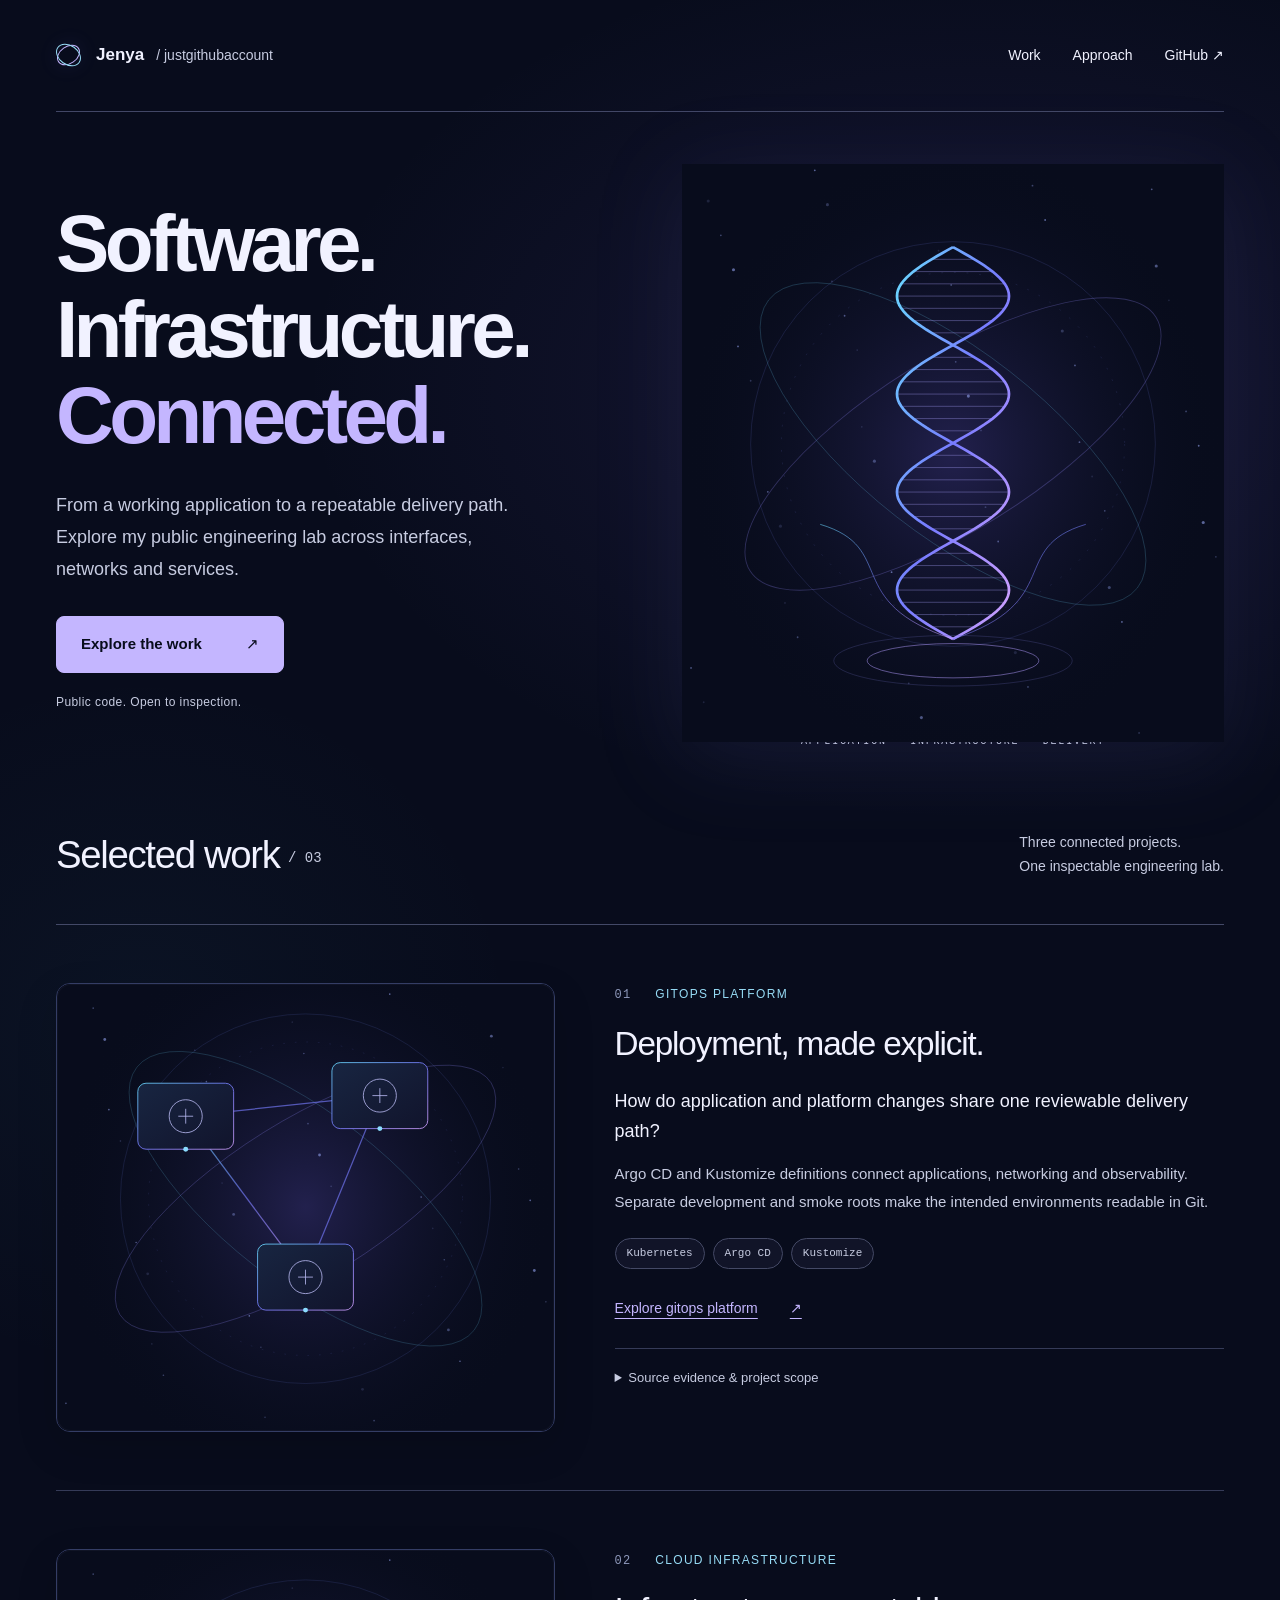
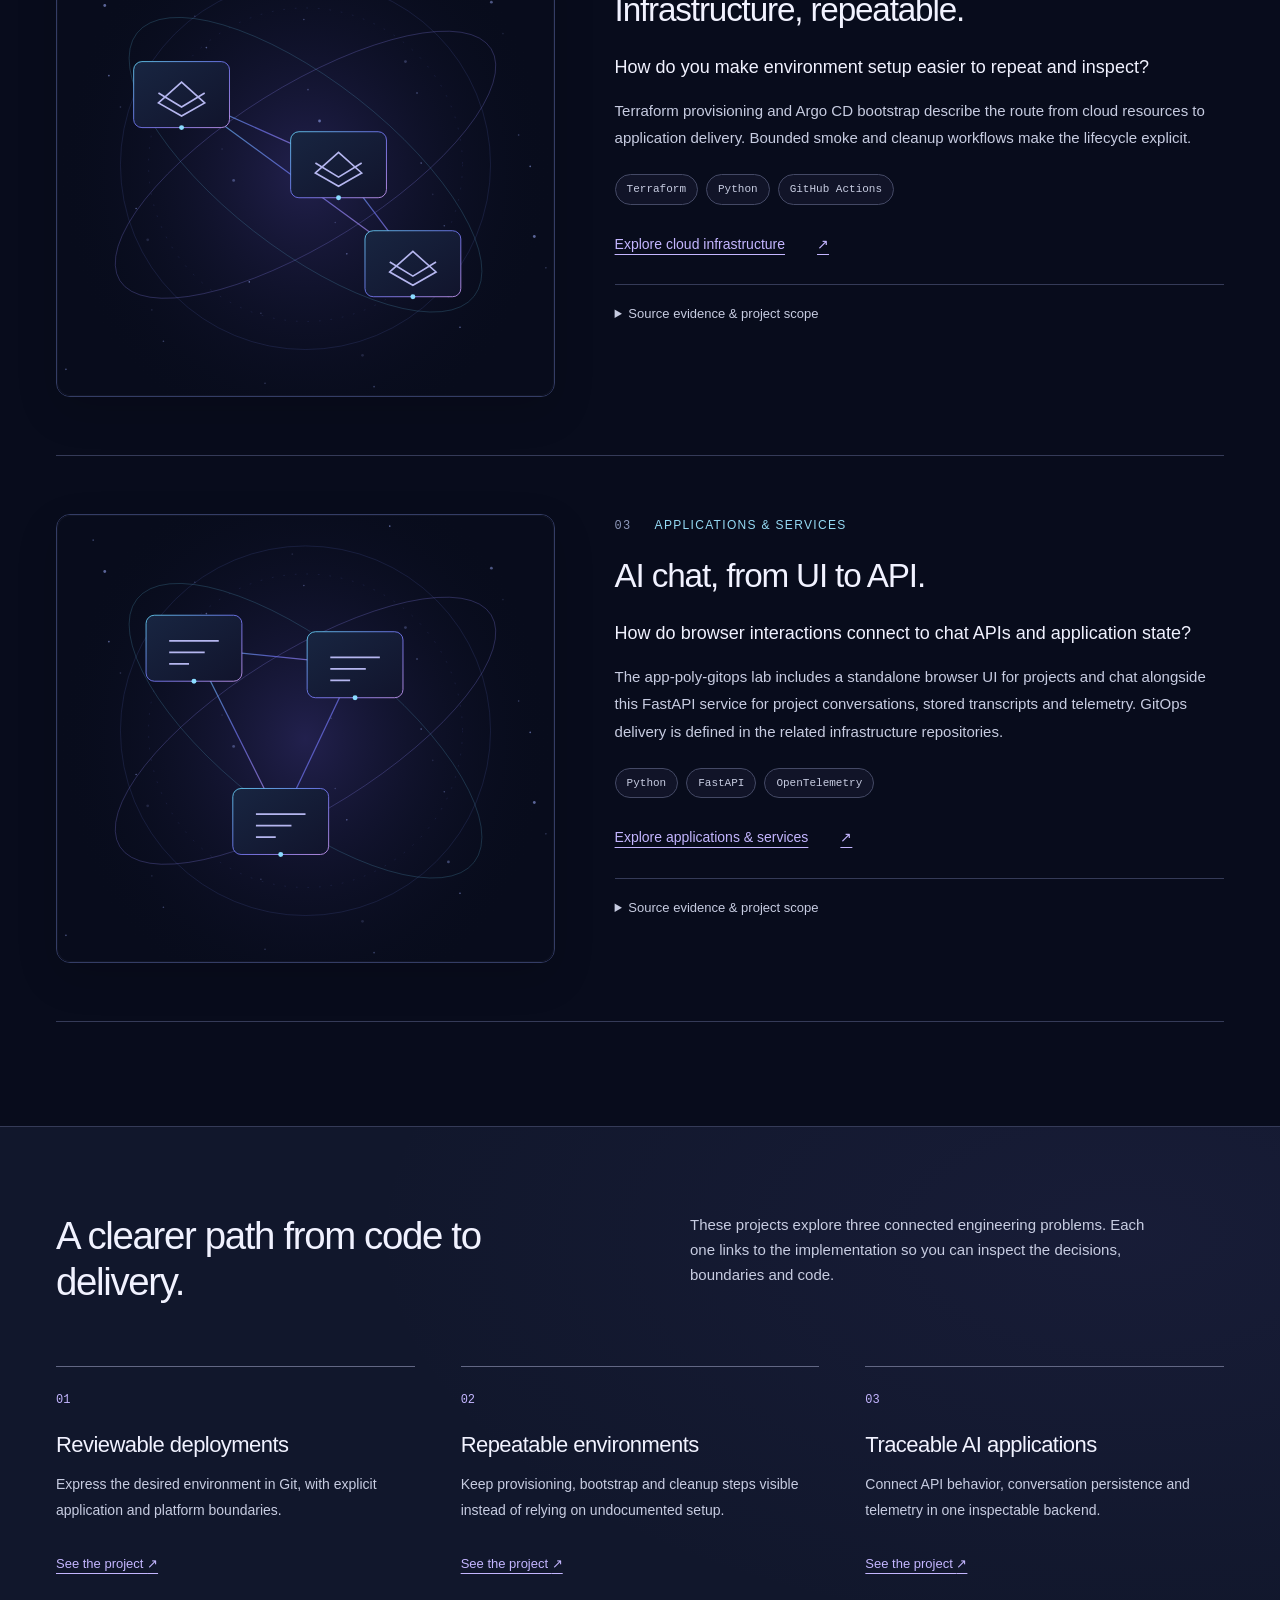
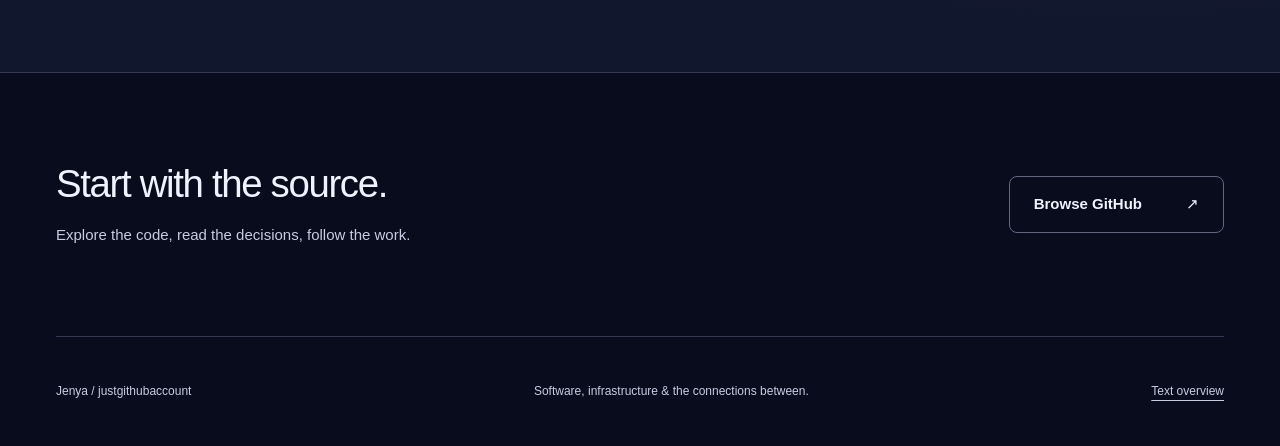
==== site/index.html @ 2894d685 "copy: represent chat application from browser UI to API" ====
<!doctype html>
<html lang="en">
<head>
  <meta charset="utf-8"/>
  <meta name="viewport" content="width=device-width, initial-scale=1"/>
  <title>Software. Infrastructure. Connected. — Jenya</title>
  <meta name="description" content="From a working application to a repeatable delivery path. Explore my public engineering lab across interfaces, networks and services."/>
  <meta name="robots" content="index, follow"/>
  <meta name="color-scheme" content="dark"/>
  <meta name="theme-color" content="#080c1c"/>
  <link rel="canonical" href="https://justgithubaccount.github.io/"/>
  <link rel="icon" href="assets/favicon.svg" type="image/svg+xml"/>
  <link rel="stylesheet" href="styles.css"/>
  <meta property="og:type" content="website"/>
  <meta property="og:title" content="Software. Infrastructure. Connected. — Jenya"/>
  <meta property="og:description" content="From a working application to a repeatable delivery path. Explore my public engineering lab across interfaces, networks and services."/>
  <meta property="og:url" content="https://justgithubaccount.github.io/"/>
  <script type="application/ld+json">{"@context":"https://schema.org","@graph":[{"@type":"Person","@id":"https://justgithubaccount.github.io/#author","name":"Jenya","alternateName":"justgithubaccount","sameAs":["https://github.com/justgithubaccount"]},{"@type":"CollectionPage","@id":"https://justgithubaccount.github.io/","name":"Software. Infrastructure. Connected.","description":"From a working application to a repeatable delivery path. Explore my public engineering lab across interfaces, networks and services.","author":{"@id":"https://justgithubaccount.github.io/#author"},"inLanguage":"en","hasPart":[{"@type":"SoftwareSourceCode","name":"GitOps platform","description":"Argo CD and Kustomize definitions connect applications, networking and observability. Separate development and smoke roots make the intended environments readable in Git.","codeRepository":"https://github.com/justgithubaccount/app-poly-gitops-k8s","version":"8f4f31226fd591ad027750fd65e66385db58cb55","url":"https://github.com/justgithubaccount/app-poly-gitops-k8s/blob/8f4f31226fd591ad027750fd65e66385db58cb55/README.md"},{"@type":"SoftwareSourceCode","name":"Cloud infrastructure","description":"Terraform provisioning and Argo CD bootstrap describe the route from cloud resources to application delivery. Bounded smoke and cleanup workflows make the lifecycle explicit.","codeRepository":"https://github.com/justgithubaccount/app-poly-gitops-infra","version":"cb7c88f84e9f796e4725fc0a218fe68e3785a72e","url":"https://github.com/justgithubaccount/app-poly-gitops-infra/blob/cb7c88f84e9f796e4725fc0a218fe68e3785a72e/README.md"},{"@type":"SoftwareSourceCode","name":"Applications & services","description":"The app-poly-gitops lab includes a standalone browser UI for projects and chat alongside this FastAPI service for project conversations, stored transcripts and telemetry. GitOps delivery is defined in the related infrastructure repositories.","codeRepository":"https://github.com/justgithubaccount/app-poly-gitops-fastapi","version":"899ba6434745390c44c6965a0ebe48f3515a7170","url":"https://github.com/justgithubaccount/app-poly-gitops-fastapi/blob/899ba6434745390c44c6965a0ebe48f3515a7170/README.md"}]}]}</script>
</head>
<body>
  <a class="skip-link" href="#main">Skip to content</a>
  <header class="header wrap">
    <a class="identity" href="#main" aria-label="Jenya — back to top"><span class="identity-orbit" aria-hidden="true"></span>Jenya<span class="identity-handle"> / justgithubaccount</span></a>
    <nav aria-label="Main navigation"><a href="#work">Work</a><a href="#approach">Approach</a><a href="https://github.com/justgithubaccount">GitHub <span aria-hidden="true">↗</span></a></nav>
  </header>
  <main id="main">
    <section class="hero wrap" aria-labelledby="hero-title">
      <div class="hero-copy"><h1 id="hero-title">Software.<br/>Infrastructure.<br/><span>Connected.</span></h1>
      <p class="hero-intro">From a working application to a repeatable delivery path. Explore my public engineering lab across interfaces, networks and services.</p>
      <a class="button" href="#work">Explore the work <span aria-hidden="true">↗</span></a>
      <p class="hero-note">Public code. Open to inspection.</p></div>
      <div class="hero-visual"><img src="assets/orbital.svg" alt="Original blue and violet orbital artwork with two interwoven strands." width="600" height="640" fetchpriority="high"/><span class="visual-caption" aria-hidden="true">APPLICATION · INFRASTRUCTURE · DELIVERY</span></div>
    </section>
    <section class="work wrap" id="work" aria-labelledby="work-title">
      <div class="section-heading"><h2 id="work-title">Selected work<span class="count"> / 03</span></h2><p>Three connected projects.<br/>One inspectable engineering lab.</p></div>
      <article class="project" id="k8s">
<div class="project-art"><img src="assets/art-k8s.svg" alt="" width="600" height="640" loading="lazy"/></div>
<div class="project-copy"><p class="project-category"><span>01</span> GitOps platform</p>
<h3>Deployment, made explicit.</h3><p class="question">How do application and platform changes share one reviewable delivery path?</p><p>Argo CD and Kustomize definitions connect applications, networking and observability. Separate development and smoke roots make the intended environments readable in Git.</p>
<ul class="tags" aria-label="Technologies"><li>Kubernetes</li><li>Argo CD</li><li>Kustomize</li></ul>
<a class="text-link" href="https://github.com/justgithubaccount/app-poly-gitops-k8s">Explore gitops platform <span aria-hidden="true">↗</span></a>
<details><summary>Source evidence &amp; project scope</summary><p>Desired-state definitions in an engineering lab; no running cluster is implied.</p><p>Public source snapshot: <code>8f4f31226fd5</code></p><ul class="evidence"><li><a href="https://github.com/justgithubaccount/app-poly-gitops-k8s/blob/8f4f31226fd591ad027750fd65e66385db58cb55/README.md">README.md</a></li><li><a href="https://github.com/justgithubaccount/app-poly-gitops-k8s/blob/8f4f31226fd591ad027750fd65e66385db58cb55/clusters/dev/kustomization.yaml">clusters/dev/kustomization.yaml</a></li><li><a href="https://github.com/justgithubaccount/app-poly-gitops-k8s/blob/8f4f31226fd591ad027750fd65e66385db58cb55/clusters/smoke/kustomization.yaml">clusters/smoke/kustomization.yaml</a></li></ul></details></div>
</article>
<article class="project" id="infra">
<div class="project-art"><img src="assets/art-infra.svg" alt="" width="600" height="640" loading="lazy"/></div>
<div class="project-copy"><p class="project-category"><span>02</span> Cloud infrastructure</p>
<h3>Infrastructure, repeatable.</h3><p class="question">How do you make environment setup easier to repeat and inspect?</p><p>Terraform provisioning and Argo CD bootstrap describe the route from cloud resources to application delivery. Bounded smoke and cleanup workflows make the lifecycle explicit.</p>
<ul class="tags" aria-label="Technologies"><li>Terraform</li><li>Python</li><li>GitHub Actions</li></ul>
<a class="text-link" href="https://github.com/justgithubaccount/app-poly-gitops-infra">Explore cloud infrastructure <span aria-hidden="true">↗</span></a>
<details><summary>Source evidence &amp; project scope</summary><p>Provisioning code and workflows; no currently running environment or billing guarantee is claimed.</p><p>Public source snapshot: <code>cb7c88f84e9f</code></p><ul class="evidence"><li><a href="https://github.com/justgithubaccount/app-poly-gitops-infra/blob/cb7c88f84e9f796e4725fc0a218fe68e3785a72e/README.md">README.md</a></li><li><a href="https://github.com/justgithubaccount/app-poly-gitops-infra/blob/cb7c88f84e9f796e4725fc0a218fe68e3785a72e/terraform/timeweb/main.tf">terraform/timeweb/main.tf</a></li><li><a href="https://github.com/justgithubaccount/app-poly-gitops-infra/blob/cb7c88f84e9f796e4725fc0a218fe68e3785a72e/.github/workflows/timeweb-smoke.yaml">.github/workflows/timeweb-smoke.yaml</a></li></ul></details></div>
</article>
<article class="project" id="fastapi">
<div class="project-art"><img src="assets/art-fastapi.svg" alt="" width="600" height="640" loading="lazy"/></div>
<div class="project-copy"><p class="project-category"><span>03</span> Applications &amp; services</p>
<h3>AI chat, from UI to API.</h3><p class="question">How do browser interactions connect to chat APIs and application state?</p><p>The app-poly-gitops lab includes a standalone browser UI for projects and chat alongside this FastAPI service for project conversations, stored transcripts and telemetry. GitOps delivery is defined in the related infrastructure repositories.</p>
<ul class="tags" aria-label="Technologies"><li>Python</li><li>FastAPI</li><li>OpenTelemetry</li></ul>
<a class="text-link" href="https://github.com/justgithubaccount/app-poly-gitops-fastapi">Explore applications &amp; services <span aria-hidden="true">↗</span></a>
<details><summary>Source evidence &amp; project scope</summary><p>Application code in an engineering lab; no hosted commercial service or customer results are claimed.</p><p>Public source snapshot: <code>899ba6434745</code></p><ul class="evidence"><li><a href="https://github.com/justgithubaccount/app-poly-gitops-fastapi/blob/899ba6434745390c44c6965a0ebe48f3515a7170/README.md">README.md</a></li><li><a href="https://github.com/justgithubaccount/app-poly-gitops-fastapi/blob/899ba6434745390c44c6965a0ebe48f3515a7170/app/api.py">app/api.py</a></li><li><a href="https://github.com/justgithubaccount/app-poly-gitops-fastapi/blob/899ba6434745390c44c6965a0ebe48f3515a7170/app/core/llm_client.py">app/core/llm_client.py</a></li></ul></details></div>
</article>
    </section>
    <section class="approach" id="approach" aria-labelledby="approach-title"><div class="wrap">
      <div class="approach-intro"><h2 id="approach-title">A clearer path from code to delivery.</h2><p>These projects explore three connected engineering problems. Each one links to the implementation so you can inspect the decisions, boundaries and code.</p></div>
      <ol class="focus-list"><li><span class="focus-number">01</span><h3>Reviewable deployments</h3><p>Express the desired environment in Git, with explicit application and platform boundaries.</p><a href="#k8s">See the project <span aria-hidden="true">↗</span></a></li><li><span class="focus-number">02</span><h3>Repeatable environments</h3><p>Keep provisioning, bootstrap and cleanup steps visible instead of relying on undocumented setup.</p><a href="#infra">See the project <span aria-hidden="true">↗</span></a></li><li><span class="focus-number">03</span><h3>Traceable AI applications</h3><p>Connect API behavior, conversation persistence and telemetry in one inspectable backend.</p><a href="#fastapi">See the project <span aria-hidden="true">↗</span></a></li></ol>
    </div></section>
    <section class="closing wrap" aria-labelledby="closing-title"><div><h2 id="closing-title">Start with the source.</h2><p>Explore the code, read the decisions, follow the work.</p></div><a class="button button-outline" href="https://github.com/justgithubaccount">Browse GitHub <span aria-hidden="true">↗</span></a></section>
  </main>
  <footer class="footer wrap"><p>Jenya / justgithubaccount</p><p>Software, infrastructure &amp; the connections between.</p><a href="llms.txt">Text overview</a></footer>
</body>
</html>
---- site/styles.css ----
:root{color-scheme:dark;--bg:#080c1c;--fg:#f1f2ff;--muted:#bdc3df;--accent:#c4b6ff;--cyan:#96dbf5;--line:#32384f;--surface:#10162a;font-family:Arial,Helvetica,sans-serif;font-synthesis:none;font-size:16px;scroll-behavior:smooth}
*{box-sizing:border-box}body{margin:0;background:var(--bg);color:var(--fg);line-height:1.65}a{color:inherit;text-decoration-thickness:1px;text-underline-offset:5px}a:hover{color:var(--cyan)}a:focus-visible,summary:focus-visible{outline:3px solid var(--cyan);outline-offset:6px;border-radius:2px}img{display:block;max-width:100%;height:auto}p,h1,h2,h3{margin:0}p{color:var(--muted)}.wrap{width:min(1248px,calc(100% - 112px));margin-inline:auto}.skip-link{position:absolute;left:20px;top:-100px;padding:12px 20px;background:var(--fg);color:var(--bg);z-index:10}.skip-link:focus{top:12px;color:var(--bg)}
.header{min-height:112px;display:flex;justify-content:space-between;align-items:center;gap:32px;border-bottom:1px solid var(--line)}.identity{display:flex;align-items:center;gap:12px;text-decoration:none;font-size:17px;font-weight:600;white-space:nowrap}.identity-handle{font-weight:400;color:var(--muted);font-size:14px}.identity-orbit{width:25px;height:18px;display:inline-block;border:1.5px solid var(--accent);border-radius:50%;transform:rotate(-35deg);position:relative;margin-right:3px}.identity-orbit:after{content:"";position:absolute;inset:-2px;border:1.5px solid var(--cyan);border-radius:50%;transform:rotate(70deg)}nav{display:flex;gap:32px;font-size:14px}nav a{text-decoration:none;padding:12px 0}
.hero{min-height:740px;display:grid;grid-template-columns:1.1fr 1fr;align-items:center;gap:16px;padding-block:52px 72px}.hero-copy{position:relative;z-index:1}h1{font-size:clamp(54px,6.25vw,88px);line-height:1.075;font-weight:500;letter-spacing:-.055em}h1 span{color:var(--accent)}.hero-intro{font-size:18px;line-height:1.75;max-width:470px;margin-top:30px}.button{display:inline-flex;align-items:center;justify-content:space-between;gap:44px;background:var(--accent);color:var(--bg);padding:15px 24px;text-decoration:none;border:1px solid var(--accent);font-size:15px;font-weight:600;border-radius:5px;min-height:52px}.button:hover{background:var(--fg);color:var(--bg);border-color:var(--fg)}.hero .button{margin-top:30px}.hero-note{margin-top:20px;font-size:12px;letter-spacing:.035em}.hero-visual{position:relative;align-self:center}.hero-visual img{width:100%}.visual-caption{display:block;text-align:center;font:10px/1.5 monospace;letter-spacing:.14em;color:var(--muted);margin-top:-8px}
.work{padding-top:22px;padding-bottom:104px;scroll-margin-top:30px}.section-heading{display:flex;align-items:center;justify-content:space-between;gap:32px;padding-bottom:45px;border-bottom:1px solid var(--line)}h2{font-size:clamp(30px,3vw,42px);line-height:1.2;font-weight:500;letter-spacing:-.035em}.count{font:14px/1 monospace;letter-spacing:0;color:var(--muted);vertical-align:middle}.section-heading p{font-size:14px;line-height:1.7}.project{display:grid;grid-template-columns:.9fr 1.1fr;gap:72px;padding-block:64px;border-bottom:1px solid var(--line);align-items:start;scroll-margin-top:24px}.project-art{border:1px solid #29324f;border-radius:10px;overflow:hidden;background:var(--bg)}.project-art img{width:100%;aspect-ratio:600/540;object-fit:cover}.project-copy{padding-top:2px}.project-category{font-size:12px;color:var(--cyan);letter-spacing:.05em;margin-bottom:18px}.project-category span{display:inline-block;width:36px;color:#8e99bb;font-family:monospace}h3{font-size:clamp(26px,2.6vw,36px);font-weight:500;line-height:1.25;letter-spacing:-.035em}.question{font-size:18px;color:var(--fg);margin-block:22px 14px}.project-copy>p:not(.question):not(.project-category){font-size:15px;line-height:1.85}.tags{list-style:none;margin:22px 0 26px;padding:0;display:flex;flex-wrap:wrap;gap:8px}.tags li{font:11px/1.7 monospace;color:var(--muted);border:1px solid #3b405a;padding:4px 10px;border-radius:3px}.text-link{display:inline-flex;align-items:center;gap:32px;font-size:14px;color:var(--accent)}details{margin-top:27px;border-top:1px solid var(--line);font-size:13px;padding-top:14px}summary{cursor:pointer;min-height:32px;color:var(--muted);padding:4px 0}details p{margin-block:12px}details code{font-size:12px;color:var(--fg)}.evidence{padding-left:20px;margin-block:12px 0;overflow-wrap:anywhere}.evidence li{padding-block:4px}.evidence a{color:var(--cyan)}
.approach{background:var(--surface);border-block:1px solid var(--line);padding-block:86px 92px;scroll-margin-top:24px}.approach-intro{display:grid;grid-template-columns:1fr 1fr;gap:100px}.approach-intro h2{max-width:450px}.approach-intro p{font-size:15px;max-width:460px}.focus-list{padding:0;margin:60px 0 0;list-style:none;display:grid;grid-template-columns:repeat(3,1fr);gap:46px}.focus-list li{border-top:1px solid #555a74;padding-top:18px}.focus-number{font:12px/1 monospace;color:var(--accent)}.focus-list h3{font-size:22px;margin-block:20px 14px;letter-spacing:-.025em}.focus-list p{font-size:14px;line-height:1.8}.focus-list a{display:inline-block;font-size:13px;color:var(--accent);margin-top:24px;padding-block:6px}.closing{padding-block:88px;display:flex;justify-content:space-between;align-items:center;gap:44px}.closing p{margin-top:16px;font-size:15px}.button-outline{border-color:#676384;background:transparent;color:var(--fg)}.footer{border-top:1px solid var(--line);min-height:110px;display:flex;align-items:center;justify-content:space-between;gap:30px;font-size:12px}.footer a{white-space:nowrap;color:var(--muted)}
@media(min-width:1600px){h1{font-size:88px}}
@media(max-width:1100px){.wrap{width:calc(100% - 64px)}.identity-handle{display:none}.hero{min-height:640px;grid-template-columns:1.1fr 1fr}.project{gap:36px}.approach-intro{gap:46px}.focus-list{gap:28px}.hero-intro{font-size:16px}.hero-note{font-size:11px}}
@media(max-width:720px){.wrap{width:calc(100% - 40px)}.header{min-height:86px;gap:12px}.identity{font-size:16px;gap:8px}nav{gap:17px;font-size:12px}nav a{padding-block:14px}.identity-orbit{width:21px;height:15px}.hero{display:flex;flex-direction:column;align-items:stretch;gap:12px;padding-block:48px 48px;min-height:0}h1{font-size:clamp(43px,10.8vw,72px)}.hero-intro{max-width:480px;font-size:16px;margin-top:26px}.hero .button{margin-top:26px}.hero-visual{width:min(100%,440px);margin:10px auto 0}.hero-visual img{max-height:410px;object-fit:contain}.visual-caption{font-size:9px}.hero-note{font-size:12px}.work{padding-block:16px 60px}.section-heading{align-items:start;gap:20px;flex-direction:column;padding-bottom:30px}.section-heading p br{display:none}.project{grid-template-columns:1fr;gap:30px;padding-block:36px}.project-art img{aspect-ratio:600/370}.project-copy{padding-top:0}.project-category{margin-bottom:14px}h3{font-size:29px}.question{font-size:17px;margin-block:18px 12px}.project-copy>p:not(.question):not(.project-category){font-size:15px}.approach{padding-block:54px}.approach-intro{grid-template-columns:1fr;gap:24px}.approach-intro h2{max-width:320px}.focus-list{grid-template-columns:1fr;gap:34px;margin-top:38px}.focus-list h3{margin-block:15px 12px}.focus-list a{margin-top:14px}.closing{padding-block:56px;align-items:start;flex-direction:column;gap:26px}.footer{padding-block:28px;align-items:start;flex-direction:column;gap:12px;line-height:1.7}.button{gap:36px}}
@media(prefers-reduced-motion:reduce){:root{scroll-behavior:auto}}
@media(forced-colors:active){.button,.project-art,.tags li{border:1px solid CanvasText}.identity-orbit{border-color:CanvasText}}
/* V1.1 visual polish. The dark orbital identity and public content are unchanged. */
:root{--surface:#11172c;--line:#353b58;--muted:#c7cce1}
body{background:radial-gradient(ellipse 58rem 38rem at 76% 24rem,rgba(109,86,201,.14),transparent 72%),radial-gradient(ellipse 30rem 28rem at 11% 64rem,rgba(68,151,186,.055),transparent 78%),var(--bg)}
::selection{background:#766aca;color:#fff}
.header{border-bottom-color:#424766}
.identity-orbit{box-shadow:0 0 22px rgba(143,130,252,.12)}
nav a{position:relative;transition:color .2s ease}
nav a::after{content:"";position:absolute;left:0;right:0;bottom:5px;height:1px;background:var(--cyan);transform:scaleX(0);transform-origin:left;transition:transform .2s ease}
nav a:hover::after,nav a:focus-visible::after{transform:scaleX(1)}
.hero{min-height:690px;gap:30px;padding-block:52px 60px}
h1{font-weight:600;letter-spacing:-.058em}
.hero-intro{line-height:1.8;max-width:490px}
.hero-visual{isolation:isolate}
.hero-visual::before{content:"";position:absolute;inset:15% 8%;z-index:-1;border-radius:50%;background:radial-gradient(ellipse,rgba(114,94,221,.17),transparent 70%);filter:blur(24px);pointer-events:none}
.hero-visual img{filter:drop-shadow(0 15px 44px rgba(98,95,190,.12))}
.visual-caption{letter-spacing:.18em}
.button{border-radius:8px;transition:background-color .2s ease,border-color .2s ease,box-shadow .2s ease,transform .2s ease}
.button:hover{transform:translateY(-2px);box-shadow:0 10px 30px rgba(103,83,190,.13)}
.section-heading{border-bottom-color:#434967}
.project{gap:60px;padding-block:58px}
.project-art{position:relative;border-color:#343d65;border-radius:14px;box-shadow:0 15px 42px rgba(0,0,0,.14);transition:border-color .22s ease,transform .22s ease,box-shadow .22s ease}
.project-art::after{content:"";position:absolute;inset:0;pointer-events:none;border-radius:inherit;box-shadow:inset 0 0 0 1px rgba(191,195,255,.04)}
.project-art img{transition:transform .3s ease}
.project-category{letter-spacing:.11em;text-transform:uppercase}
.tags li{border-color:#444965;border-radius:999px;background:rgba(169,159,239,.055);padding:5px 11px}
.text-link{transition:color .2s ease}
.text-link:hover{color:var(--cyan)}
details[open] summary{color:var(--accent)}
.approach{background:radial-gradient(ellipse 64rem 34rem at 88% 20%,rgba(92,82,167,.09),transparent 74%),var(--surface)}
.focus-list li{border-top-color:#626784}
@media(hover:hover){.project:hover .project-art{border-color:#7774b8;transform:translateY(-3px);box-shadow:0 19px 48px rgba(0,0,0,.2)}.project:hover .project-art img{transform:scale(1.014)}}
@media(max-width:1100px){.hero{min-height:620px}.project{gap:34px}}
@media(max-width:720px){.hero{min-height:0;padding-block:44px 42px;gap:10px}.hero-intro{line-height:1.7}.hero-visual::before{inset:10%}.project{gap:26px;padding-block:36px}.project-art{border-radius:12px;box-shadow:0 8px 28px rgba(0,0,0,.11)}.focus-list li{border-top-color:#626784}nav a::after{bottom:7px}}
@media(prefers-reduced-motion:reduce){nav a,.button,.project-art,.project-art img,nav a::after,.text-link{transition:none!important}.project:hover .project-art,.button:hover,.project:hover .project-art img{transform:none!important}}
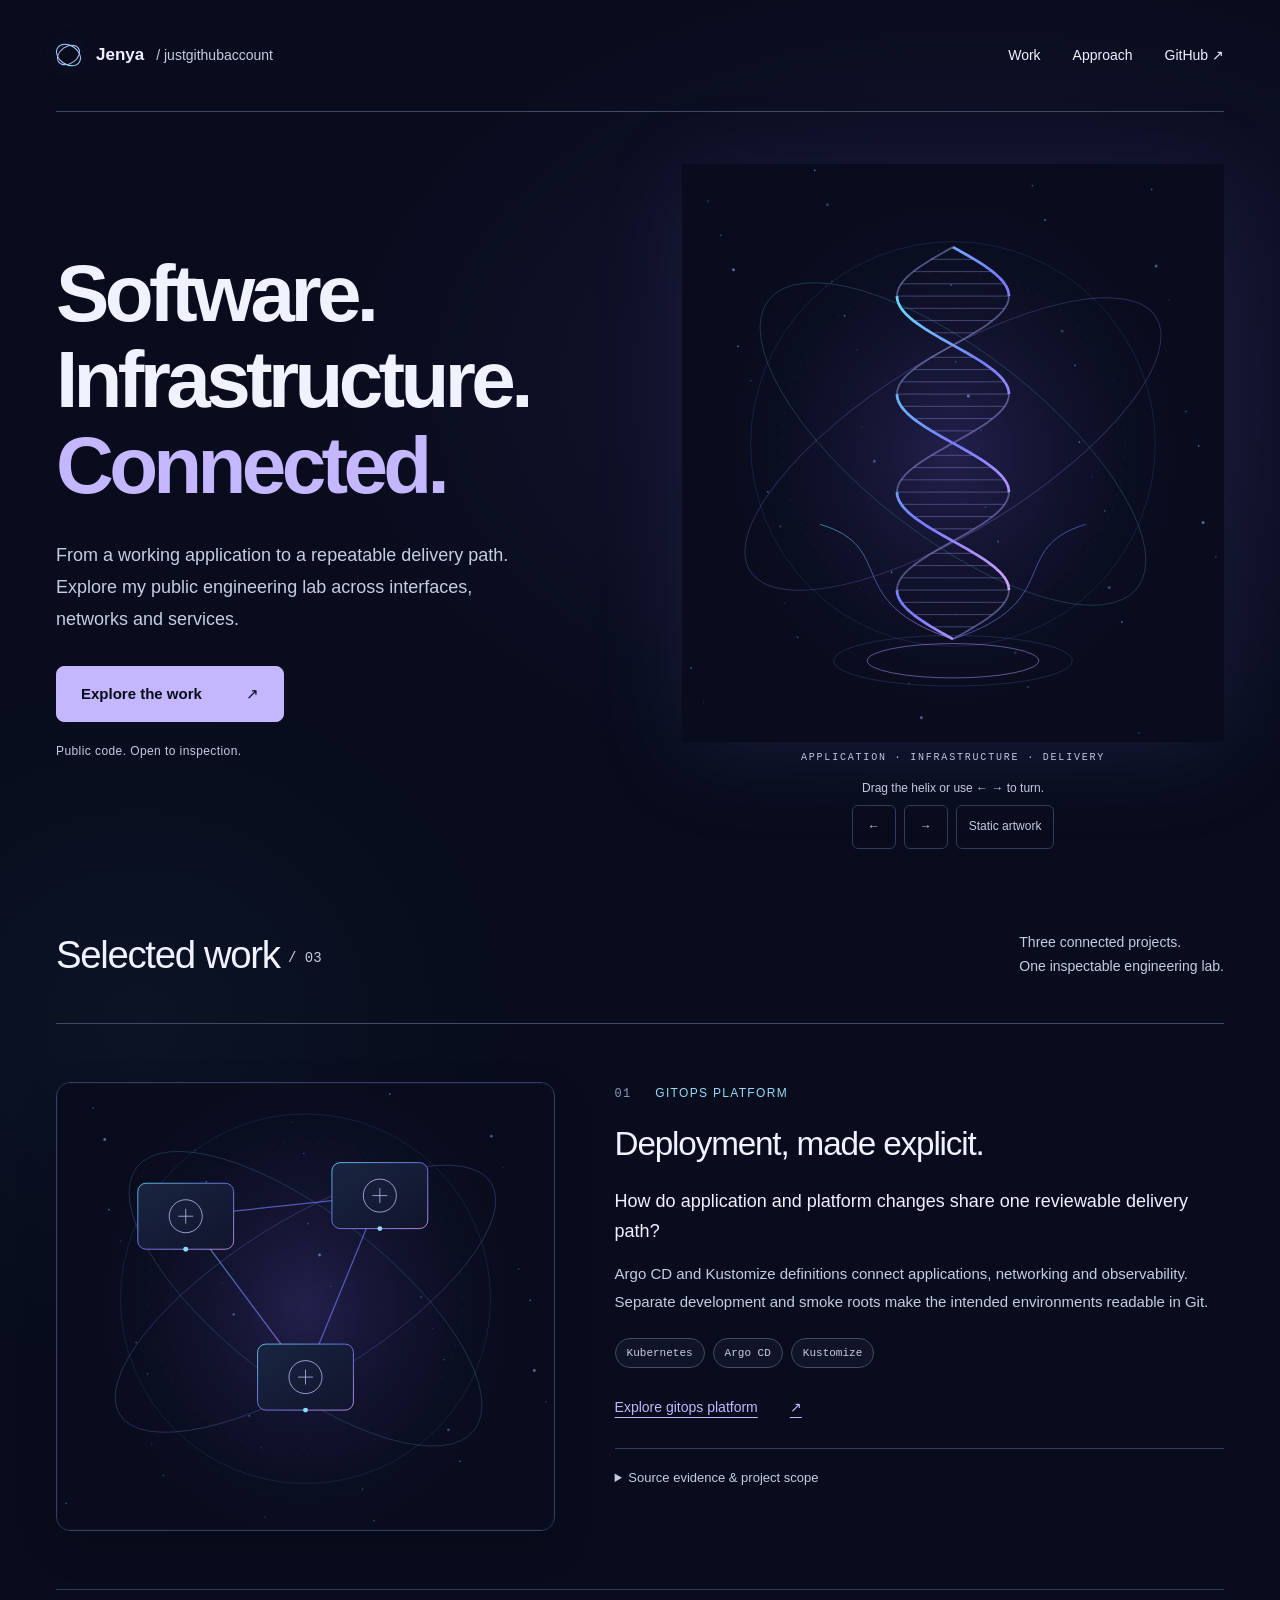
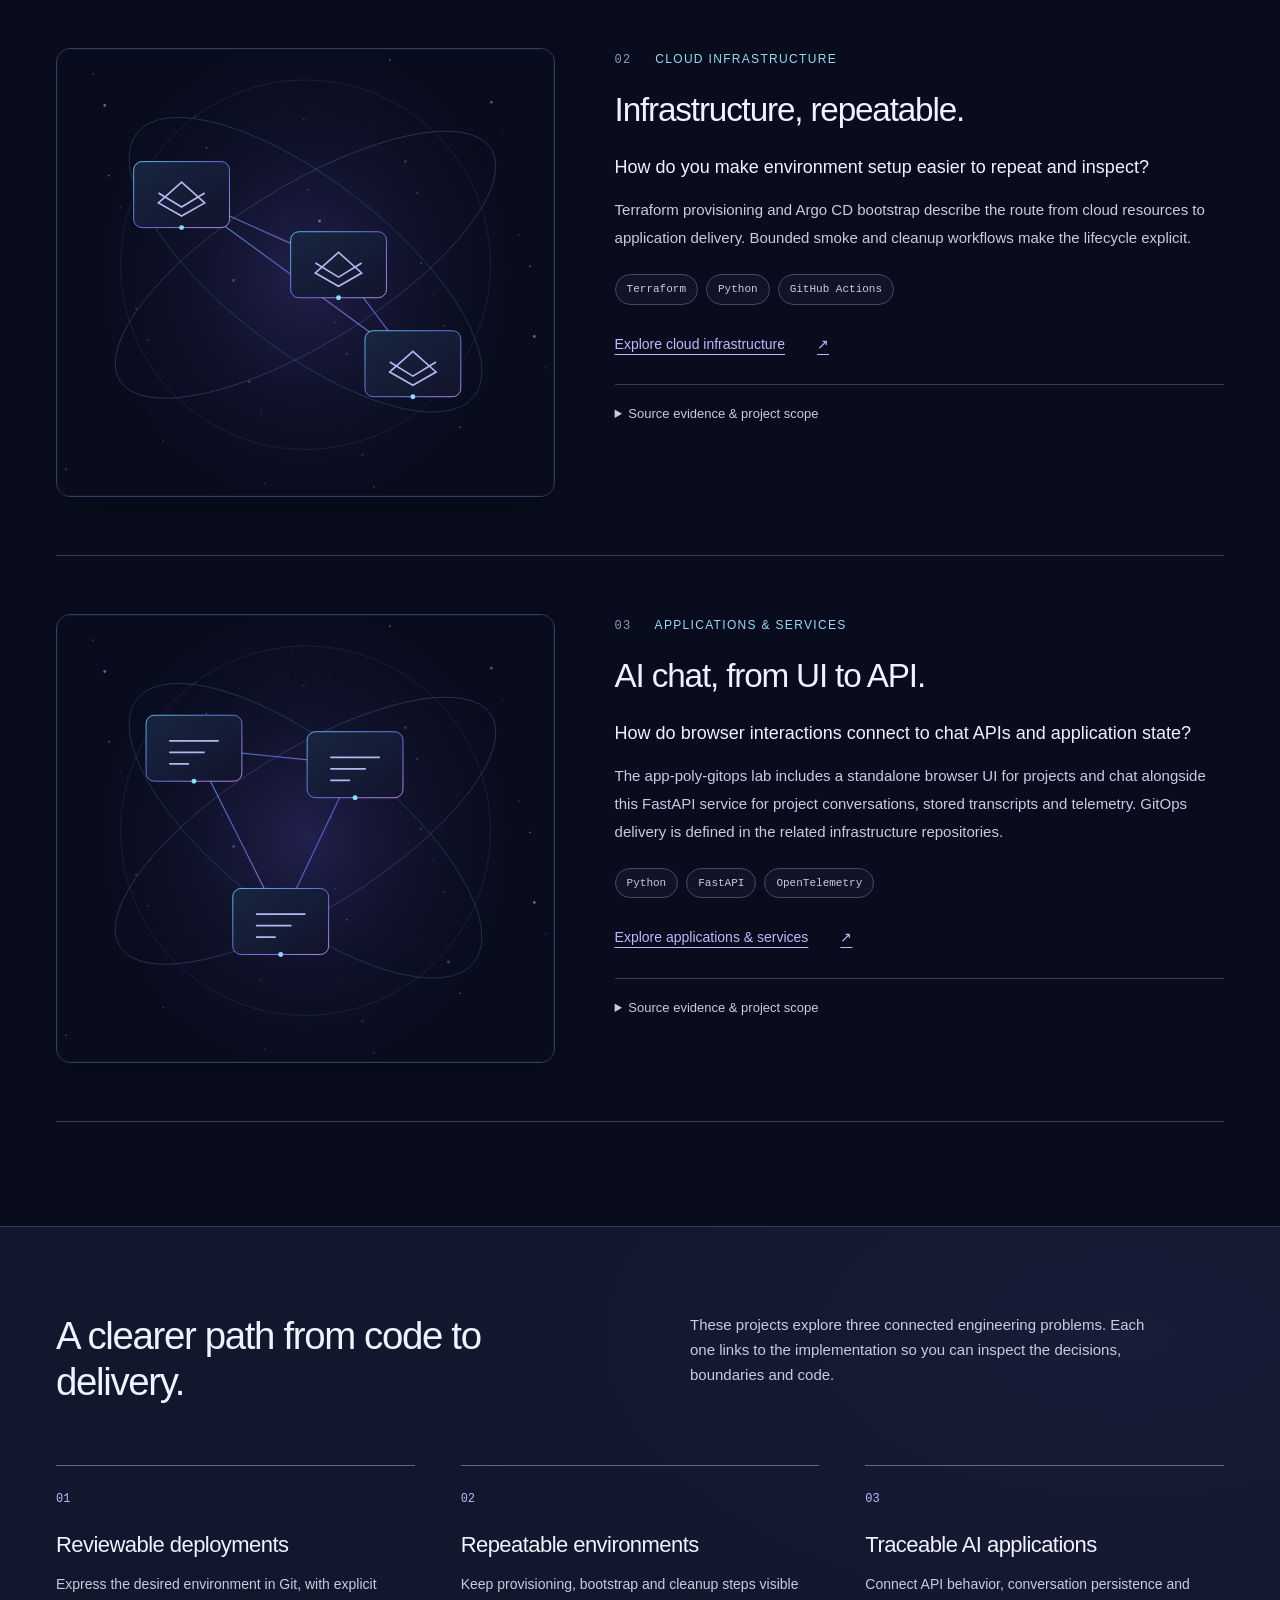
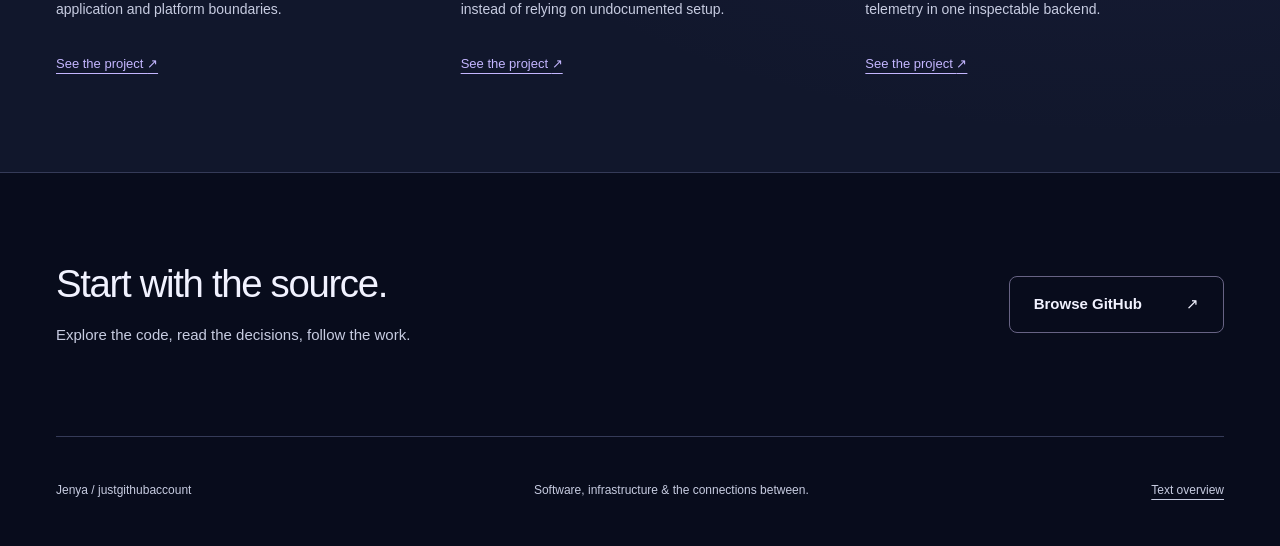
==== commit 77ce1f02: "feat: add accessible orbital helix interaction to portfolio" ====
--- a/site/index.html
+++ b/site/index.html
@@ -16,6 +16,7 @@
   <meta property="og:description" content="From a working application to a repeatable delivery path. Explore my public engineering lab across interfaces, networks and services."/>
   <meta property="og:url" content="https://justgithubaccount.github.io/"/>
   <script type="application/ld+json">{"@context":"https://schema.org","@graph":[{"@type":"Person","@id":"https://justgithubaccount.github.io/#author","name":"Jenya","alternateName":"justgithubaccount","sameAs":["https://github.com/justgithubaccount"]},{"@type":"CollectionPage","@id":"https://justgithubaccount.github.io/","name":"Software. Infrastructure. Connected.","description":"From a working application to a repeatable delivery path. Explore my public engineering lab across interfaces, networks and services.","author":{"@id":"https://justgithubaccount.github.io/#author"},"inLanguage":"en","hasPart":[{"@type":"SoftwareSourceCode","name":"GitOps platform","description":"Argo CD and Kustomize definitions connect applications, networking and observability. Separate development and smoke roots make the intended environments readable in Git.","codeRepository":"https://github.com/justgithubaccount/app-poly-gitops-k8s","version":"8f4f31226fd591ad027750fd65e66385db58cb55","url":"https://github.com/justgithubaccount/app-poly-gitops-k8s/blob/8f4f31226fd591ad027750fd65e66385db58cb55/README.md"},{"@type":"SoftwareSourceCode","name":"Cloud infrastructure","description":"Terraform provisioning and Argo CD bootstrap describe the route from cloud resources to application delivery. Bounded smoke and cleanup workflows make the lifecycle explicit.","codeRepository":"https://github.com/justgithubaccount/app-poly-gitops-infra","version":"cb7c88f84e9f796e4725fc0a218fe68e3785a72e","url":"https://github.com/justgithubaccount/app-poly-gitops-infra/blob/cb7c88f84e9f796e4725fc0a218fe68e3785a72e/README.md"},{"@type":"SoftwareSourceCode","name":"Applications & services","description":"The app-poly-gitops lab includes a standalone browser UI for projects and chat alongside this FastAPI service for project conversations, stored transcripts and telemetry. GitOps delivery is defined in the related infrastructure repositories.","codeRepository":"https://github.com/justgithubaccount/app-poly-gitops-fastapi","version":"899ba6434745390c44c6965a0ebe48f3515a7170","url":"https://github.com/justgithubaccount/app-poly-gitops-fastapi/blob/899ba6434745390c44c6965a0ebe48f3515a7170/README.md"}]}]}</script>
+  <script src="assets/orbital.js" defer></script>
 </head>
 <body>
   <a class="skip-link" href="#main">Skip to content</a>
@@ -29,7 +30,29 @@
       <p class="hero-intro">From a working application to a repeatable delivery path. Explore my public engineering lab across interfaces, networks and services.</p>
       <a class="button" href="#work">Explore the work <span aria-hidden="true">↗</span></a>
       <p class="hero-note">Public code. Open to inspection.</p></div>
-      <div class="hero-visual"><img src="assets/orbital.svg" alt="Original blue and violet orbital artwork with two interwoven strands." width="600" height="640" fetchpriority="high"/><span class="visual-caption" aria-hidden="true">APPLICATION · INFRASTRUCTURE · DELIVERY</span></div>
+      <div class="hero-visual" id="orbital">
+        <div class="orbital-art"><svg xmlns="http://www.w3.org/2000/svg" viewBox="0 0 600 640" role="img" aria-labelledby="orbital-title orbital-desc">
+<title id="orbital-title">Braided orbital field</title><desc id="orbital-desc">Original blue and violet orbital artwork with two interwoven strands.</desc>
+<defs>
+<linearGradient id="orbital-strand" x1="0" y1="0" x2="1" y2="1"><stop stop-color="#69dbff"/><stop offset=".5" stop-color="#777bff"/><stop offset="1" stop-color="#d1a1ff"/></linearGradient>
+<radialGradient id="orbital-glow"><stop stop-color="#6555cc" stop-opacity=".28"/><stop offset="1" stop-color="#080c1c" stop-opacity="0"/></radialGradient>
+<linearGradient id="orbital-panel" x2="1" y2="1"><stop stop-color="#182541"/><stop offset="1" stop-color="#11142c"/></linearGradient>
+</defs>
+<rect width="600" height="640" fill="#080c1c"/><ellipse cx="300" cy="320" rx="300" ry="340" fill="url(#orbital-glow)"/><g id="orbital-field"><circle cx="29" cy="41" r="1.7" fill="#9fafff" opacity="0.15"/><circle cx="166" cy="130" r="1" fill="#9fafff" opacity="0.25"/><circle cx="303" cy="219" r="1" fill="#9fafff" opacity="0.35"/><circle cx="440" cy="308" r="1" fill="#9fafff" opacity="0.45"/><circle cx="577" cy="397" r="1.7" fill="#9fafff" opacity="0.55"/><circle cx="114" cy="486" r="1" fill="#9fafff" opacity="0.15"/><circle cx="251" cy="575" r="1" fill="#9fafff" opacity="0.25"/><circle cx="388" cy="24" r="1" fill="#9fafff" opacity="0.35"/><circle cx="525" cy="113" r="1.7" fill="#9fafff" opacity="0.45"/><circle cx="62" cy="202" r="1" fill="#9fafff" opacity="0.55"/><circle cx="199" cy="291" r="1" fill="#9fafff" opacity="0.15"/><circle cx="336" cy="380" r="1" fill="#9fafff" opacity="0.25"/><circle cx="473" cy="469" r="1.7" fill="#9fafff" opacity="0.35"/><circle cx="10" cy="558" r="1" fill="#9fafff" opacity="0.45"/><circle cx="147" cy="7" r="1" fill="#9fafff" opacity="0.55"/><circle cx="284" cy="96" r="1" fill="#9fafff" opacity="0.15"/><circle cx="421" cy="185" r="1.7" fill="#9fafff" opacity="0.25"/><circle cx="558" cy="274" r="1" fill="#9fafff" opacity="0.35"/><circle cx="95" cy="363" r="1" fill="#9fafff" opacity="0.45"/><circle cx="232" cy="452" r="1" fill="#9fafff" opacity="0.55"/><circle cx="369" cy="541" r="1.7" fill="#9fafff" opacity="0.15"/><circle cx="506" cy="630" r="1" fill="#9fafff" opacity="0.25"/><circle cx="43" cy="79" r="1" fill="#9fafff" opacity="0.35"/><circle cx="180" cy="168" r="1" fill="#9fafff" opacity="0.45"/><circle cx="317" cy="257" r="1.7" fill="#9fafff" opacity="0.55"/><circle cx="454" cy="346" r="1" fill="#9fafff" opacity="0.15"/><circle cx="591" cy="435" r="1" fill="#9fafff" opacity="0.25"/><circle cx="128" cy="524" r="1" fill="#9fafff" opacity="0.35"/><circle cx="265" cy="613" r="1.7" fill="#9fafff" opacity="0.45"/><circle cx="402" cy="62" r="1" fill="#9fafff" opacity="0.55"/><circle cx="539" cy="151" r="1" fill="#9fafff" opacity="0.15"/><circle cx="76" cy="240" r="1" fill="#9fafff" opacity="0.25"/><circle cx="213" cy="329" r="1.7" fill="#9fafff" opacity="0.35"/><circle cx="350" cy="418" r="1" fill="#9fafff" opacity="0.45"/><circle cx="487" cy="507" r="1" fill="#9fafff" opacity="0.55"/><circle cx="24" cy="596" r="1" fill="#9fafff" opacity="0.15"/><circle cx="161" cy="45" r="1.7" fill="#9fafff" opacity="0.25"/><circle cx="298" cy="134" r="1" fill="#9fafff" opacity="0.35"/><circle cx="435" cy="223" r="1" fill="#9fafff" opacity="0.45"/><circle cx="572" cy="312" r="1" fill="#9fafff" opacity="0.55"/><circle cx="109" cy="401" r="1.7" fill="#9fafff" opacity="0.15"/><circle cx="246" cy="490" r="1" fill="#9fafff" opacity="0.25"/><circle cx="383" cy="579" r="1" fill="#9fafff" opacity="0.35"/><circle cx="520" cy="28" r="1" fill="#9fafff" opacity="0.45"/><circle cx="57" cy="117" r="1.7" fill="#9fafff" opacity="0.55"/><circle cx="194" cy="206" r="1" fill="#9fafff" opacity="0.15"/><circle cx="331" cy="295" r="1" fill="#9fafff" opacity="0.25"/><circle cx="468" cy="384" r="1" fill="#9fafff" opacity="0.35"/><circle cx="300" cy="310" r="224" fill="none" stroke="#525caa" opacity=".25"/>
+<circle cx="300" cy="310" r="190" fill="none" stroke="#454b8b" opacity=".28" stroke-dasharray="2 12"/>
+<ellipse cx="300" cy="310" rx="265" ry="95" transform="rotate(-32 300 310)" fill="none" stroke="#7f78dc" opacity=".32"/>
+<ellipse cx="300" cy="310" rx="259" ry="102" transform="rotate(38 300 310)" fill="none" stroke="#65c6ea" opacity=".22"/>
+</g><g id="orbital-static-helix"><path d="M300.00,92.00 L300.00,92.00" stroke="#aba4ff" stroke-width="1" opacity=".38"/><path d="M276.27,105.56 L323.73,105.56" stroke="#aba4ff" stroke-width="1" opacity=".38"/><path d="M256.16,119.12 L343.84,119.12" stroke="#aba4ff" stroke-width="1" opacity=".38"/><path d="M242.72,132.69 L357.28,132.69" stroke="#aba4ff" stroke-width="1" opacity=".38"/><path d="M238.00,146.25 L362.00,146.25" stroke="#aba4ff" stroke-width="1" opacity=".38"/><path d="M242.72,159.81 L357.28,159.81" stroke="#aba4ff" stroke-width="1" opacity=".38"/><path d="M256.16,173.38 L343.84,173.38" stroke="#aba4ff" stroke-width="1" opacity=".38"/><path d="M276.27,186.94 L323.73,186.94" stroke="#aba4ff" stroke-width="1" opacity=".38"/><path d="M300.00,200.50 L300.00,200.50" stroke="#aba4ff" stroke-width="1" opacity=".38"/><path d="M323.73,214.06 L276.27,214.06" stroke="#aba4ff" stroke-width="1" opacity=".38"/><path d="M343.84,227.62 L256.16,227.62" stroke="#aba4ff" stroke-width="1" opacity=".38"/><path d="M357.28,241.19 L242.72,241.19" stroke="#aba4ff" stroke-width="1" opacity=".38"/><path d="M362.00,254.75 L238.00,254.75" stroke="#aba4ff" stroke-width="1" opacity=".38"/><path d="M357.28,268.31 L242.72,268.31" stroke="#aba4ff" stroke-width="1" opacity=".38"/><path d="M343.84,281.88 L256.16,281.88" stroke="#aba4ff" stroke-width="1" opacity=".38"/><path d="M323.73,295.44 L276.27,295.44" stroke="#aba4ff" stroke-width="1" opacity=".38"/><path d="M300.00,309.00 L300.00,309.00" stroke="#aba4ff" stroke-width="1" opacity=".38"/><path d="M276.27,322.56 L323.73,322.56" stroke="#aba4ff" stroke-width="1" opacity=".38"/><path d="M256.16,336.12 L343.84,336.12" stroke="#aba4ff" stroke-width="1" opacity=".38"/><path d="M242.72,349.69 L357.28,349.69" stroke="#aba4ff" stroke-width="1" opacity=".38"/><path d="M238.00,363.25 L362.00,363.25" stroke="#aba4ff" stroke-width="1" opacity=".38"/><path d="M242.72,376.81 L357.28,376.81" stroke="#aba4ff" stroke-width="1" opacity=".38"/><path d="M256.16,390.38 L343.84,390.38" stroke="#aba4ff" stroke-width="1" opacity=".38"/><path d="M276.27,403.94 L323.73,403.94" stroke="#aba4ff" stroke-width="1" opacity=".38"/><path d="M300.00,417.50 L300.00,417.50" stroke="#aba4ff" stroke-width="1" opacity=".38"/><path d="M323.73,431.06 L276.27,431.06" stroke="#aba4ff" stroke-width="1" opacity=".38"/><path d="M343.84,444.62 L256.16,444.62" stroke="#aba4ff" stroke-width="1" opacity=".38"/><path d="M357.28,458.19 L242.72,458.19" stroke="#aba4ff" stroke-width="1" opacity=".38"/><path d="M362.00,471.75 L238.00,471.75" stroke="#aba4ff" stroke-width="1" opacity=".38"/><path d="M357.28,485.31 L242.72,485.31" stroke="#aba4ff" stroke-width="1" opacity=".38"/><path d="M343.84,498.88 L256.16,498.88" stroke="#aba4ff" stroke-width="1" opacity=".38"/><path d="M323.73,512.44 L276.27,512.44" stroke="#aba4ff" stroke-width="1" opacity=".38"/><path d="M300.00,526.00 L300.00,526.00" stroke="#aba4ff" stroke-width="1" opacity=".38"/><path d="M300.00,92.00 L293.92,95.39 L287.90,98.78 L282.00,102.17 L276.27,105.56 L270.77,108.95 L265.55,112.34 L260.67,115.73 L256.16,119.12 L252.07,122.52 L248.45,125.91 L245.32,129.30 L242.72,132.69 L240.67,136.08 L239.19,139.47 L238.30,142.86 L238.00,146.25 L238.30,149.64 L239.19,153.03 L240.67,156.42 L242.72,159.81 L245.32,163.20 L248.45,166.59 L252.07,169.98 L256.16,173.38 L260.67,176.77 L265.55,180.16 L270.77,183.55 L276.27,186.94 L282.00,190.33 L287.90,193.72 L293.92,197.11 L300.00,200.50 L306.08,203.89 L312.10,207.28 L318.00,210.67 L323.73,214.06 L329.23,217.45 L334.45,220.84 L339.33,224.23 L343.84,227.62 L347.93,231.02 L351.55,234.41 L354.68,237.80 L357.28,241.19 L359.33,244.58 L360.81,247.97 L361.70,251.36 L362.00,254.75 L361.70,258.14 L360.81,261.53 L359.33,264.92 L357.28,268.31 L354.68,271.70 L351.55,275.09 L347.93,278.48 L343.84,281.88 L339.33,285.27 L334.45,288.66 L329.23,292.05 L323.73,295.44 L318.00,298.83 L312.10,302.22 L306.08,305.61 L300.00,309.00 L293.92,312.39 L287.90,315.78 L282.00,319.17 L276.27,322.56 L270.77,325.95 L265.55,329.34 L260.67,332.73 L256.16,336.12 L252.07,339.52 L248.45,342.91 L245.32,346.30 L242.72,349.69 L240.67,353.08 L239.19,356.47 L238.30,359.86 L238.00,363.25 L238.30,366.64 L239.19,370.03 L240.67,373.42 L242.72,376.81 L245.32,380.20 L248.45,383.59 L252.07,386.98 L256.16,390.38 L260.67,393.77 L265.55,397.16 L270.77,400.55 L276.27,403.94 L282.00,407.33 L287.90,410.72 L293.92,414.11 L300.00,417.50 L306.08,420.89 L312.10,424.28 L318.00,427.67 L323.73,431.06 L329.23,434.45 L334.45,437.84 L339.33,441.23 L343.84,444.62 L347.93,448.02 L351.55,451.41 L354.68,454.80 L357.28,458.19 L359.33,461.58 L360.81,464.97 L361.70,468.36 L362.00,471.75 L361.70,475.14 L360.81,478.53 L359.33,481.92 L357.28,485.31 L354.68,488.70 L351.55,492.09 L347.93,495.48 L343.84,498.88 L339.33,502.27 L334.45,505.66 L329.23,509.05 L323.73,512.44 L318.00,515.83 L312.10,519.22 L306.08,522.61 L300.00,526.00" stroke="url(#orbital-strand)" stroke-width="3" fill="none"/><path d="M300.00,92.00 L306.08,95.39 L312.10,98.78 L318.00,102.17 L323.73,105.56 L329.23,108.95 L334.45,112.34 L339.33,115.73 L343.84,119.12 L347.93,122.52 L351.55,125.91 L354.68,129.30 L357.28,132.69 L359.33,136.08 L360.81,139.47 L361.70,142.86 L362.00,146.25 L361.70,149.64 L360.81,153.03 L359.33,156.42 L357.28,159.81 L354.68,163.20 L351.55,166.59 L347.93,169.98 L343.84,173.38 L339.33,176.77 L334.45,180.16 L329.23,183.55 L323.73,186.94 L318.00,190.33 L312.10,193.72 L306.08,197.11 L300.00,200.50 L293.92,203.89 L287.90,207.28 L282.00,210.67 L276.27,214.06 L270.77,217.45 L265.55,220.84 L260.67,224.23 L256.16,227.62 L252.07,231.02 L248.45,234.41 L245.32,237.80 L242.72,241.19 L240.67,244.58 L239.19,247.97 L238.30,251.36 L238.00,254.75 L238.30,258.14 L239.19,261.53 L240.67,264.92 L242.72,268.31 L245.32,271.70 L248.45,275.09 L252.07,278.48 L256.16,281.88 L260.67,285.27 L265.55,288.66 L270.77,292.05 L276.27,295.44 L282.00,298.83 L287.90,302.22 L293.92,305.61 L300.00,309.00 L306.08,312.39 L312.10,315.78 L318.00,319.17 L323.73,322.56 L329.23,325.95 L334.45,329.34 L339.33,332.73 L343.84,336.12 L347.93,339.52 L351.55,342.91 L354.68,346.30 L357.28,349.69 L359.33,353.08 L360.81,356.47 L361.70,359.86 L362.00,363.25 L361.70,366.64 L360.81,370.03 L359.33,373.42 L357.28,376.81 L354.68,380.20 L351.55,383.59 L347.93,386.98 L343.84,390.38 L339.33,393.77 L334.45,397.16 L329.23,400.55 L323.73,403.94 L318.00,407.33 L312.10,410.72 L306.08,414.11 L300.00,417.50 L293.92,420.89 L287.90,424.28 L282.00,427.67 L276.27,431.06 L270.77,434.45 L265.55,437.84 L260.67,441.23 L256.16,444.62 L252.07,448.02 L248.45,451.41 L245.32,454.80 L242.72,458.19 L240.67,461.58 L239.19,464.97 L238.30,468.36 L238.00,471.75 L238.30,475.14 L239.19,478.53 L240.67,481.92 L242.72,485.31 L245.32,488.70 L248.45,492.09 L252.07,495.48 L256.16,498.88 L260.67,502.27 L265.55,505.66 L270.77,509.05 L276.27,512.44 L282.00,515.83 L287.90,519.22 L293.92,522.61 L300.00,526.00" stroke="url(#orbital-strand)" stroke-width="3" fill="none"/></g><ellipse cx="300" cy="550" rx="95" ry="19" fill="none" stroke="#b39cff" opacity=".55"/><ellipse cx="300" cy="550" rx="132" ry="28" fill="none" stroke="#6464b2" opacity=".3"/><path d="M300 526 C175 485 240 425 153 399" fill="none" stroke="url(#orbital-strand)" opacity=".6"/><path d="M300 526 C425 485 360 425 447 399" fill="none" stroke="url(#orbital-strand)" opacity=".6"/>
+</svg>
+
+          <div class="helix-control" role="slider" tabindex="0" aria-label="Helix rotation" aria-describedby="orbital-help" aria-valuemin="0" aria-valuemax="359" aria-valuenow="0" aria-valuetext="0 degrees" hidden></div>
+        </div>
+        <span class="visual-caption" aria-hidden="true">APPLICATION · INFRASTRUCTURE · DELIVERY</span>
+        <div class="orbital-controls" hidden>
+          <p id="orbital-help">Drag the helix or use ← → to turn.</p>
+          <div class="orbital-buttons"><button type="button" id="orbital-left" aria-label="Rotate helix left">←</button><button type="button" id="orbital-right" aria-label="Rotate helix right">→</button><button type="button" id="orbital-mode" aria-pressed="false">Static artwork</button></div>
+        </div>
+      </div>
     </section>
     <section class="work wrap" id="work" aria-labelledby="work-title">
       <div class="section-heading"><h2 id="work-title">Selected work<span class="count"> / 03</span></h2><p>Three connected projects.<br/>One inspectable engineering lab.</p></div>
--- a/site/styles.css
+++ b/site/styles.css
@@ -43,3 +43,23 @@
 @media(max-width:1100px){.hero{min-height:620px}.project{gap:34px}}
 @media(max-width:720px){.hero{min-height:0;padding-block:44px 42px;gap:10px}.hero-intro{line-height:1.7}.hero-visual::before{inset:10%}.project{gap:26px;padding-block:36px}.project-art{border-radius:12px;box-shadow:0 8px 28px rgba(0,0,0,.11)}.focus-list li{border-top-color:#626784}nav a::after{bottom:7px}}
 @media(prefers-reduced-motion:reduce){nav a,.button,.project-art,.project-art img,nav a::after,.text-link{transition:none!important}.project:hover .project-art,.button:hover,.project:hover .project-art img{transform:none!important}}
+/* The static SVG is complete before this optional control is enabled. */
+.orbital-art{position:relative;aspect-ratio:600/640}
+.orbital-art>svg{display:block;width:100%;height:100%;overflow:hidden;filter:drop-shadow(0 15px 44px rgba(98,95,190,.12))}
+.helix-control{position:absolute;left:36%;top:12%;width:28%;height:72%;border:1px solid transparent;border-radius:48%;touch-action:pan-y pinch-zoom;cursor:grab}
+.helix-control:hover{border-color:rgba(150,219,245,.4);background:rgba(150,219,245,.025)}
+.helix-control:focus-visible{outline:3px solid var(--cyan);outline-offset:4px;border-color:transparent}
+.is-dragging .helix-control{cursor:grabbing}
+.orbital-art:has(.helix-control:hover) #orbital-moving-helix,.orbital-art:has(.helix-control:focus-visible) #orbital-moving-helix{filter:drop-shadow(0 0 4px rgba(150,219,245,.8))}
+.hero-visual .visual-caption{margin-top:8px}
+.orbital-controls{text-align:center;margin-top:14px;font-size:12px}
+.orbital-controls p{font-size:12px}
+.orbital-buttons{display:flex;justify-content:center;gap:8px;margin-top:6px}
+.orbital-buttons button{font:inherit;color:var(--muted);background:transparent;border:1px solid var(--line);border-radius:6px;padding:8px 12px;min-width:44px;min-height:44px;cursor:pointer}
+.orbital-buttons button:hover,.orbital-buttons button[aria-pressed=true]{border-color:var(--cyan);color:var(--cyan)}
+.orbital-buttons button:focus-visible{outline:3px solid var(--cyan);outline-offset:3px}
+.orbital-buttons button:disabled{opacity:.45;cursor:default}
+[hidden]{display:none!important}
+@media(max-width:720px){.orbital-art{max-height:410px;max-width:384.375px;margin-inline:auto}.orbital-controls{margin-top:14px}}
+@media(prefers-reduced-motion:reduce){.helix-control,.orbital-controls,#orbital-moving-helix{display:none!important}#orbital-static-helix{visibility:visible}}
+@media(forced-colors:active){.helix-control:focus-visible,.orbital-buttons button:focus-visible{outline-color:Highlight}.orbital-buttons button{border-color:ButtonText}}
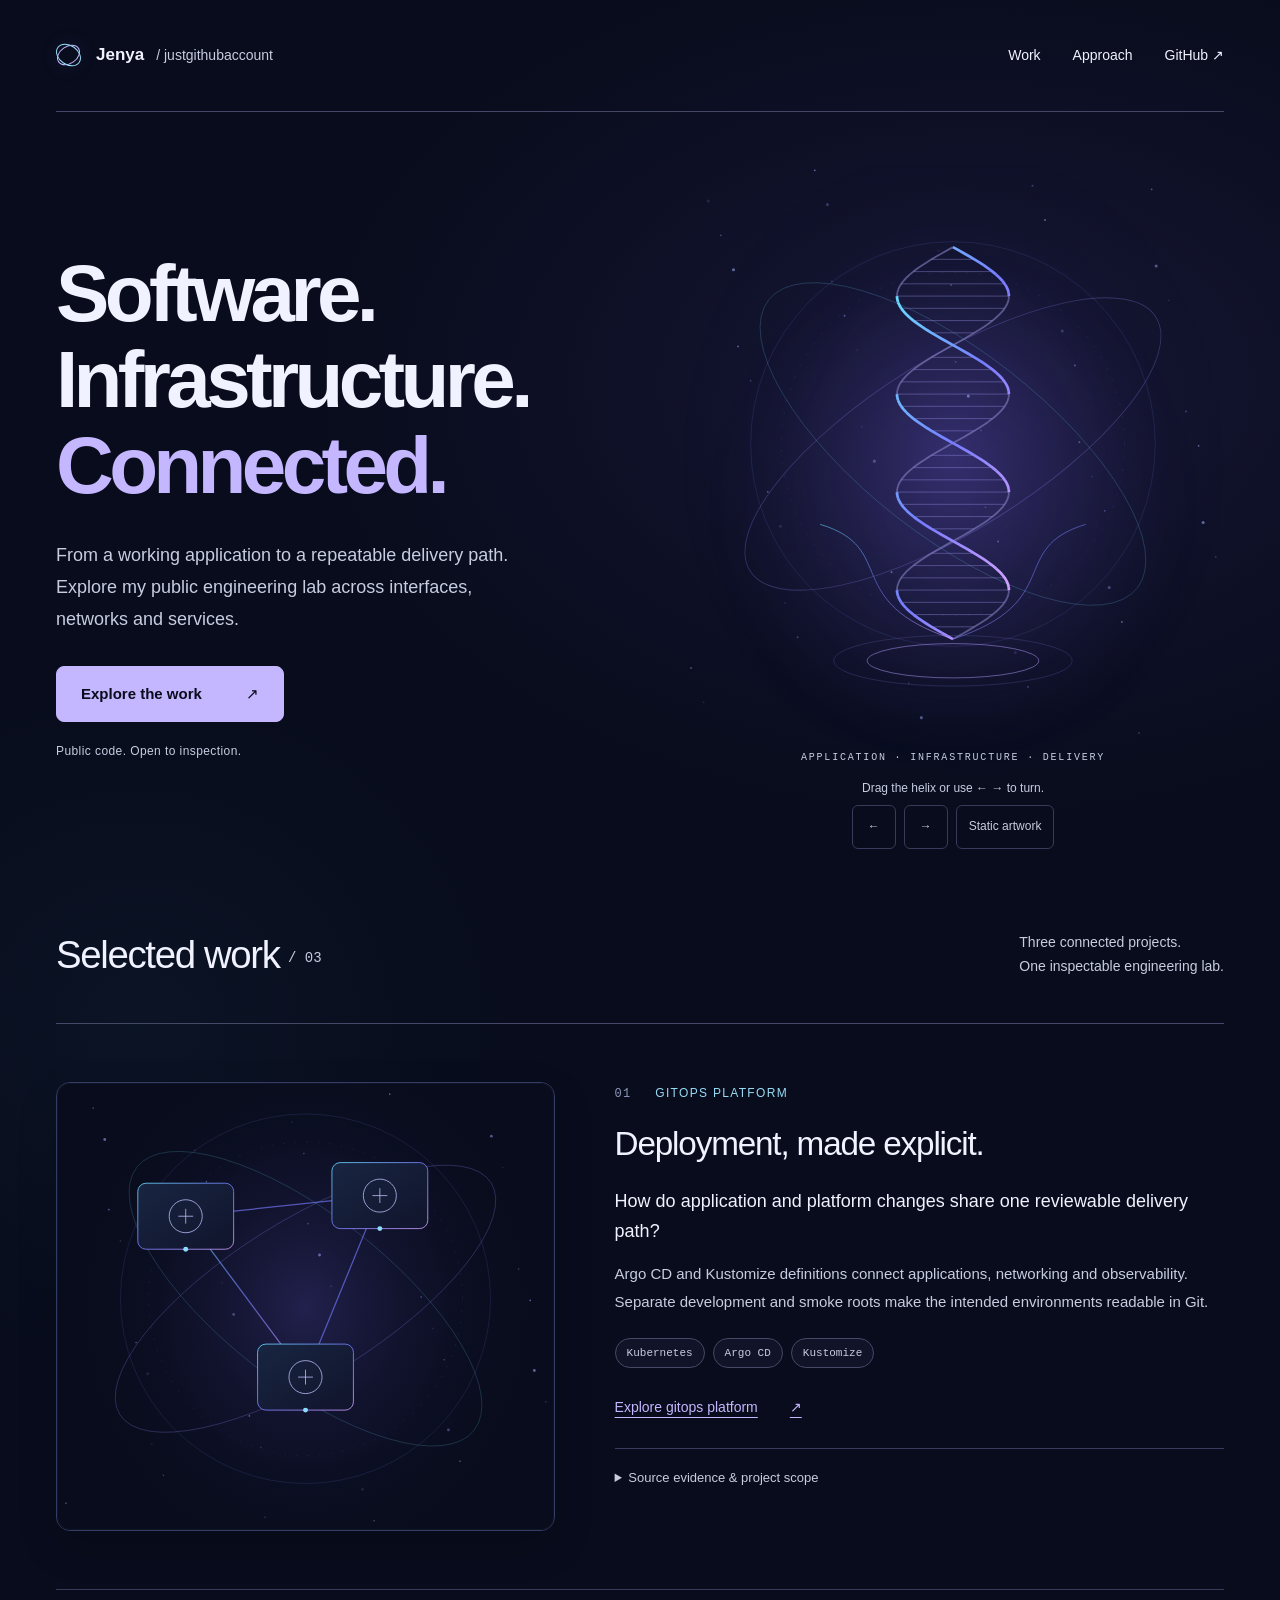
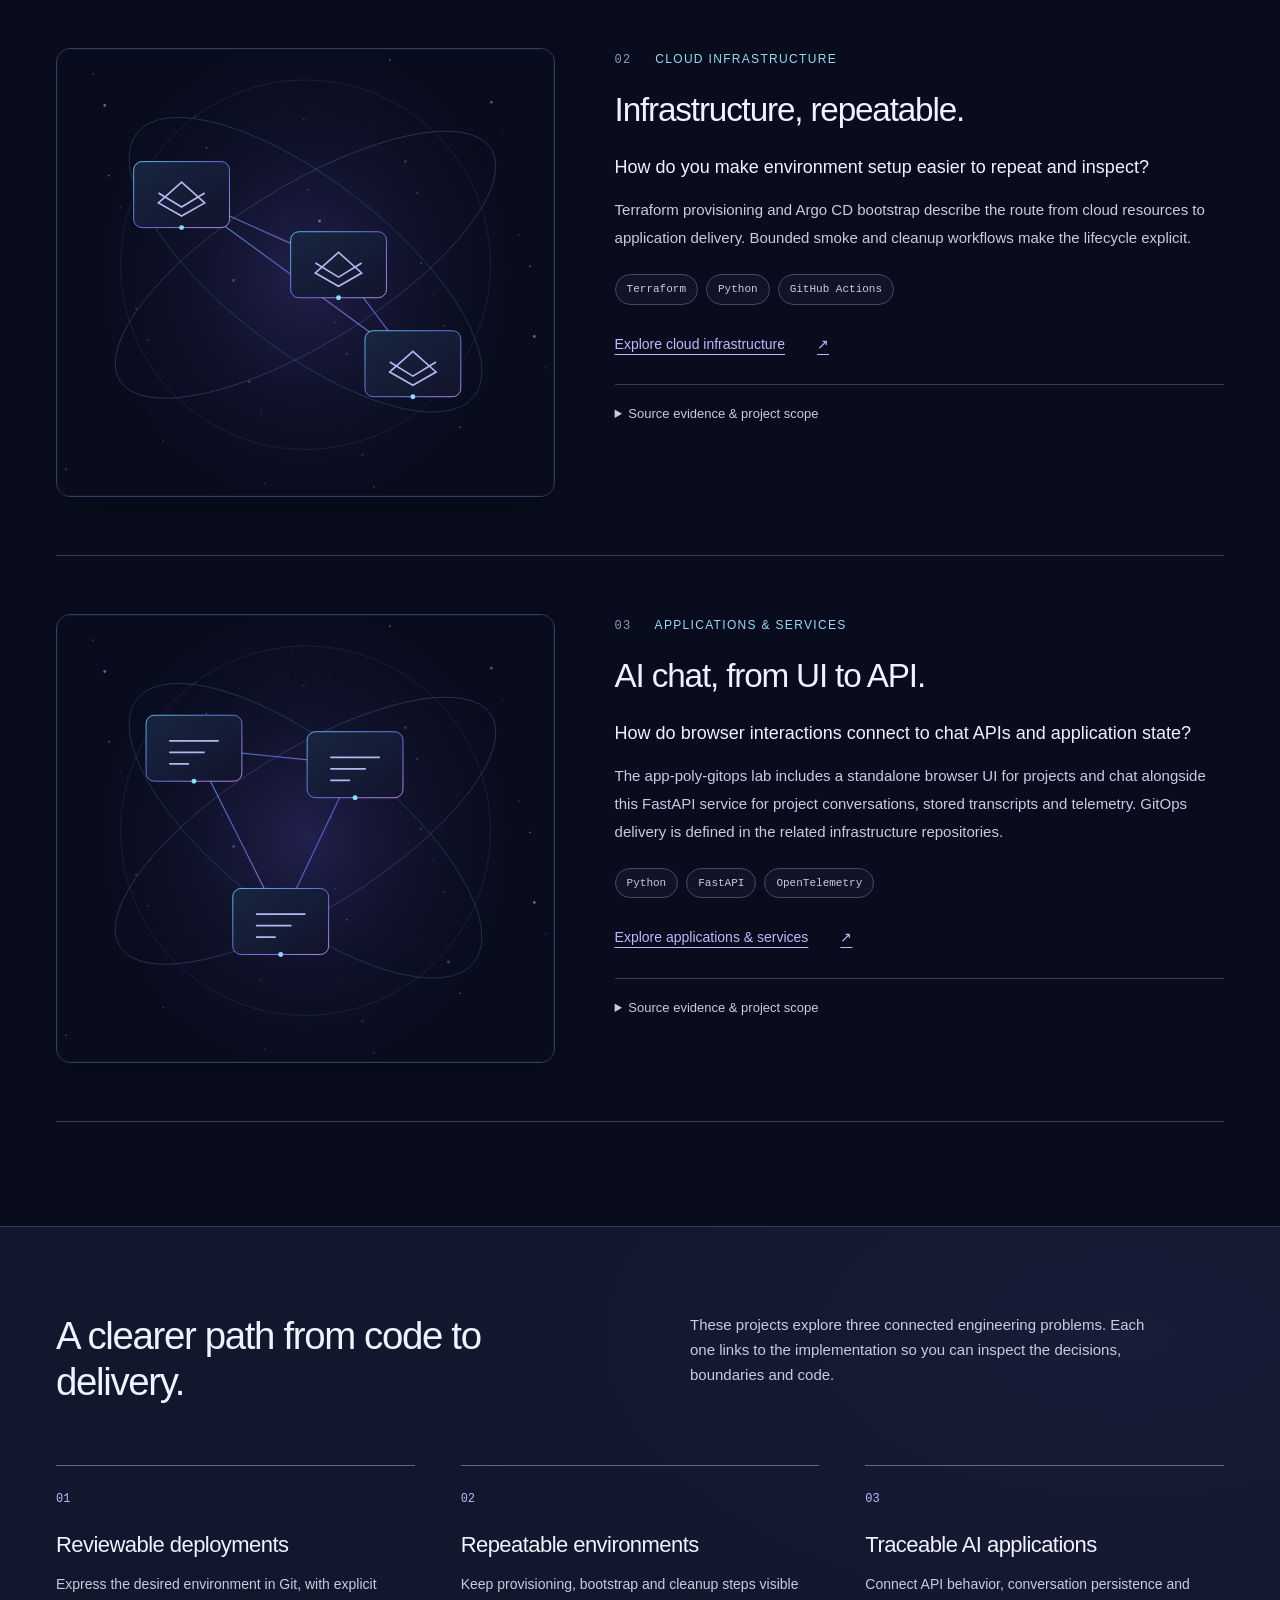
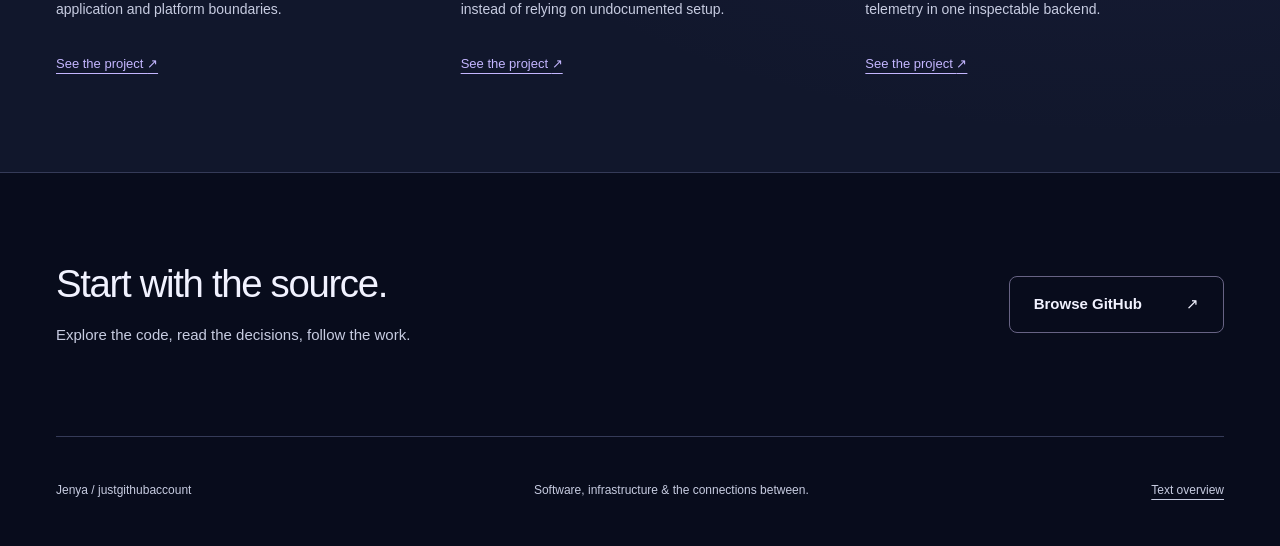
==== commit 0dc5a414: "fix: blend inline orbital hero into page background" ====
--- a/site/index.html
+++ b/site/index.html
@@ -38,7 +38,7 @@
 <radialGradient id="orbital-glow"><stop stop-color="#6555cc" stop-opacity=".28"/><stop offset="1" stop-color="#080c1c" stop-opacity="0"/></radialGradient>
 <linearGradient id="orbital-panel" x2="1" y2="1"><stop stop-color="#182541"/><stop offset="1" stop-color="#11142c"/></linearGradient>
 </defs>
-<rect width="600" height="640" fill="#080c1c"/><ellipse cx="300" cy="320" rx="300" ry="340" fill="url(#orbital-glow)"/><g id="orbital-field"><circle cx="29" cy="41" r="1.7" fill="#9fafff" opacity="0.15"/><circle cx="166" cy="130" r="1" fill="#9fafff" opacity="0.25"/><circle cx="303" cy="219" r="1" fill="#9fafff" opacity="0.35"/><circle cx="440" cy="308" r="1" fill="#9fafff" opacity="0.45"/><circle cx="577" cy="397" r="1.7" fill="#9fafff" opacity="0.55"/><circle cx="114" cy="486" r="1" fill="#9fafff" opacity="0.15"/><circle cx="251" cy="575" r="1" fill="#9fafff" opacity="0.25"/><circle cx="388" cy="24" r="1" fill="#9fafff" opacity="0.35"/><circle cx="525" cy="113" r="1.7" fill="#9fafff" opacity="0.45"/><circle cx="62" cy="202" r="1" fill="#9fafff" opacity="0.55"/><circle cx="199" cy="291" r="1" fill="#9fafff" opacity="0.15"/><circle cx="336" cy="380" r="1" fill="#9fafff" opacity="0.25"/><circle cx="473" cy="469" r="1.7" fill="#9fafff" opacity="0.35"/><circle cx="10" cy="558" r="1" fill="#9fafff" opacity="0.45"/><circle cx="147" cy="7" r="1" fill="#9fafff" opacity="0.55"/><circle cx="284" cy="96" r="1" fill="#9fafff" opacity="0.15"/><circle cx="421" cy="185" r="1.7" fill="#9fafff" opacity="0.25"/><circle cx="558" cy="274" r="1" fill="#9fafff" opacity="0.35"/><circle cx="95" cy="363" r="1" fill="#9fafff" opacity="0.45"/><circle cx="232" cy="452" r="1" fill="#9fafff" opacity="0.55"/><circle cx="369" cy="541" r="1.7" fill="#9fafff" opacity="0.15"/><circle cx="506" cy="630" r="1" fill="#9fafff" opacity="0.25"/><circle cx="43" cy="79" r="1" fill="#9fafff" opacity="0.35"/><circle cx="180" cy="168" r="1" fill="#9fafff" opacity="0.45"/><circle cx="317" cy="257" r="1.7" fill="#9fafff" opacity="0.55"/><circle cx="454" cy="346" r="1" fill="#9fafff" opacity="0.15"/><circle cx="591" cy="435" r="1" fill="#9fafff" opacity="0.25"/><circle cx="128" cy="524" r="1" fill="#9fafff" opacity="0.35"/><circle cx="265" cy="613" r="1.7" fill="#9fafff" opacity="0.45"/><circle cx="402" cy="62" r="1" fill="#9fafff" opacity="0.55"/><circle cx="539" cy="151" r="1" fill="#9fafff" opacity="0.15"/><circle cx="76" cy="240" r="1" fill="#9fafff" opacity="0.25"/><circle cx="213" cy="329" r="1.7" fill="#9fafff" opacity="0.35"/><circle cx="350" cy="418" r="1" fill="#9fafff" opacity="0.45"/><circle cx="487" cy="507" r="1" fill="#9fafff" opacity="0.55"/><circle cx="24" cy="596" r="1" fill="#9fafff" opacity="0.15"/><circle cx="161" cy="45" r="1.7" fill="#9fafff" opacity="0.25"/><circle cx="298" cy="134" r="1" fill="#9fafff" opacity="0.35"/><circle cx="435" cy="223" r="1" fill="#9fafff" opacity="0.45"/><circle cx="572" cy="312" r="1" fill="#9fafff" opacity="0.55"/><circle cx="109" cy="401" r="1.7" fill="#9fafff" opacity="0.15"/><circle cx="246" cy="490" r="1" fill="#9fafff" opacity="0.25"/><circle cx="383" cy="579" r="1" fill="#9fafff" opacity="0.35"/><circle cx="520" cy="28" r="1" fill="#9fafff" opacity="0.45"/><circle cx="57" cy="117" r="1.7" fill="#9fafff" opacity="0.55"/><circle cx="194" cy="206" r="1" fill="#9fafff" opacity="0.15"/><circle cx="331" cy="295" r="1" fill="#9fafff" opacity="0.25"/><circle cx="468" cy="384" r="1" fill="#9fafff" opacity="0.35"/><circle cx="300" cy="310" r="224" fill="none" stroke="#525caa" opacity=".25"/>
+<ellipse cx="300" cy="320" rx="300" ry="340" fill="url(#orbital-glow)"/><g id="orbital-field"><circle cx="29" cy="41" r="1.7" fill="#9fafff" opacity="0.15"/><circle cx="166" cy="130" r="1" fill="#9fafff" opacity="0.25"/><circle cx="303" cy="219" r="1" fill="#9fafff" opacity="0.35"/><circle cx="440" cy="308" r="1" fill="#9fafff" opacity="0.45"/><circle cx="577" cy="397" r="1.7" fill="#9fafff" opacity="0.55"/><circle cx="114" cy="486" r="1" fill="#9fafff" opacity="0.15"/><circle cx="251" cy="575" r="1" fill="#9fafff" opacity="0.25"/><circle cx="388" cy="24" r="1" fill="#9fafff" opacity="0.35"/><circle cx="525" cy="113" r="1.7" fill="#9fafff" opacity="0.45"/><circle cx="62" cy="202" r="1" fill="#9fafff" opacity="0.55"/><circle cx="199" cy="291" r="1" fill="#9fafff" opacity="0.15"/><circle cx="336" cy="380" r="1" fill="#9fafff" opacity="0.25"/><circle cx="473" cy="469" r="1.7" fill="#9fafff" opacity="0.35"/><circle cx="10" cy="558" r="1" fill="#9fafff" opacity="0.45"/><circle cx="147" cy="7" r="1" fill="#9fafff" opacity="0.55"/><circle cx="284" cy="96" r="1" fill="#9fafff" opacity="0.15"/><circle cx="421" cy="185" r="1.7" fill="#9fafff" opacity="0.25"/><circle cx="558" cy="274" r="1" fill="#9fafff" opacity="0.35"/><circle cx="95" cy="363" r="1" fill="#9fafff" opacity="0.45"/><circle cx="232" cy="452" r="1" fill="#9fafff" opacity="0.55"/><circle cx="369" cy="541" r="1.7" fill="#9fafff" opacity="0.15"/><circle cx="506" cy="630" r="1" fill="#9fafff" opacity="0.25"/><circle cx="43" cy="79" r="1" fill="#9fafff" opacity="0.35"/><circle cx="180" cy="168" r="1" fill="#9fafff" opacity="0.45"/><circle cx="317" cy="257" r="1.7" fill="#9fafff" opacity="0.55"/><circle cx="454" cy="346" r="1" fill="#9fafff" opacity="0.15"/><circle cx="591" cy="435" r="1" fill="#9fafff" opacity="0.25"/><circle cx="128" cy="524" r="1" fill="#9fafff" opacity="0.35"/><circle cx="265" cy="613" r="1.7" fill="#9fafff" opacity="0.45"/><circle cx="402" cy="62" r="1" fill="#9fafff" opacity="0.55"/><circle cx="539" cy="151" r="1" fill="#9fafff" opacity="0.15"/><circle cx="76" cy="240" r="1" fill="#9fafff" opacity="0.25"/><circle cx="213" cy="329" r="1.7" fill="#9fafff" opacity="0.35"/><circle cx="350" cy="418" r="1" fill="#9fafff" opacity="0.45"/><circle cx="487" cy="507" r="1" fill="#9fafff" opacity="0.55"/><circle cx="24" cy="596" r="1" fill="#9fafff" opacity="0.15"/><circle cx="161" cy="45" r="1.7" fill="#9fafff" opacity="0.25"/><circle cx="298" cy="134" r="1" fill="#9fafff" opacity="0.35"/><circle cx="435" cy="223" r="1" fill="#9fafff" opacity="0.45"/><circle cx="572" cy="312" r="1" fill="#9fafff" opacity="0.55"/><circle cx="109" cy="401" r="1.7" fill="#9fafff" opacity="0.15"/><circle cx="246" cy="490" r="1" fill="#9fafff" opacity="0.25"/><circle cx="383" cy="579" r="1" fill="#9fafff" opacity="0.35"/><circle cx="520" cy="28" r="1" fill="#9fafff" opacity="0.45"/><circle cx="57" cy="117" r="1.7" fill="#9fafff" opacity="0.55"/><circle cx="194" cy="206" r="1" fill="#9fafff" opacity="0.15"/><circle cx="331" cy="295" r="1" fill="#9fafff" opacity="0.25"/><circle cx="468" cy="384" r="1" fill="#9fafff" opacity="0.35"/><circle cx="300" cy="310" r="224" fill="none" stroke="#525caa" opacity=".25"/>
 <circle cx="300" cy="310" r="190" fill="none" stroke="#454b8b" opacity=".28" stroke-dasharray="2 12"/>
 <ellipse cx="300" cy="310" rx="265" ry="95" transform="rotate(-32 300 310)" fill="none" stroke="#7f78dc" opacity=".32"/>
 <ellipse cx="300" cy="310" rx="259" ry="102" transform="rotate(38 300 310)" fill="none" stroke="#65c6ea" opacity=".22"/>
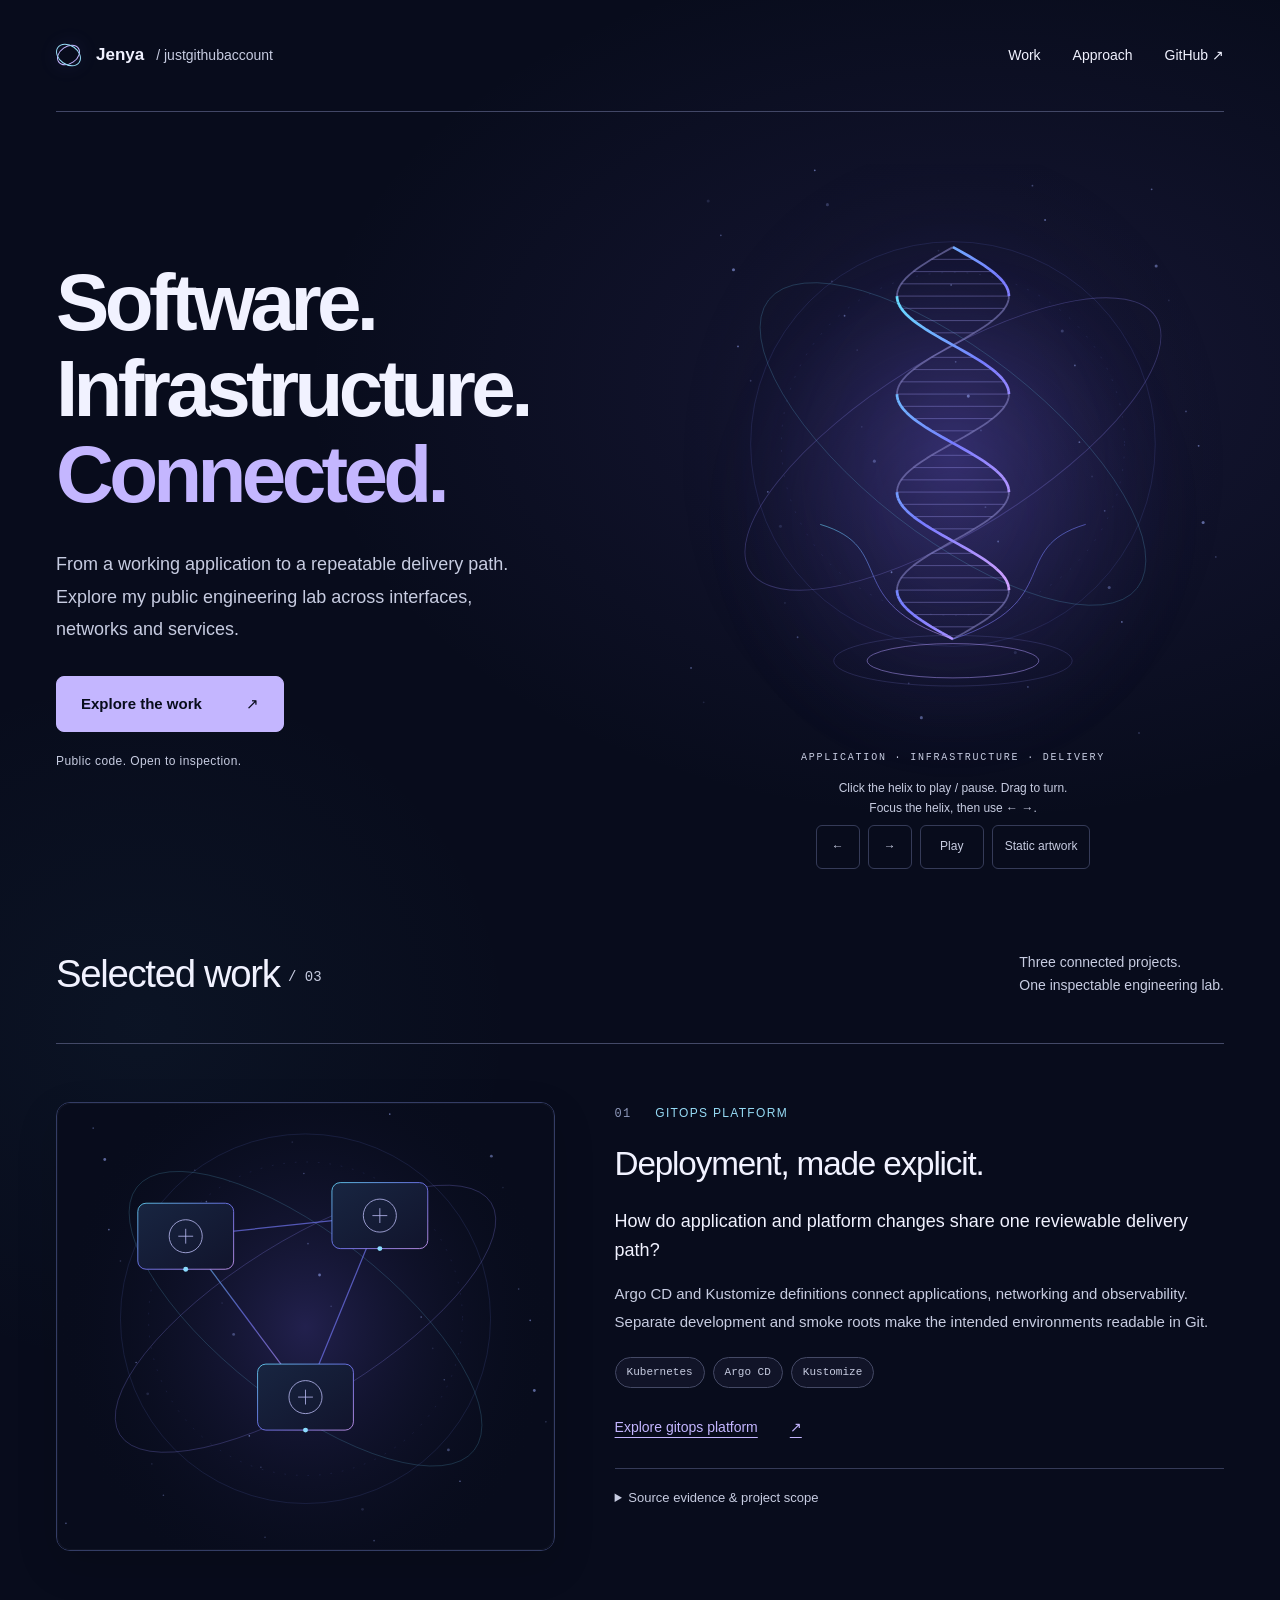
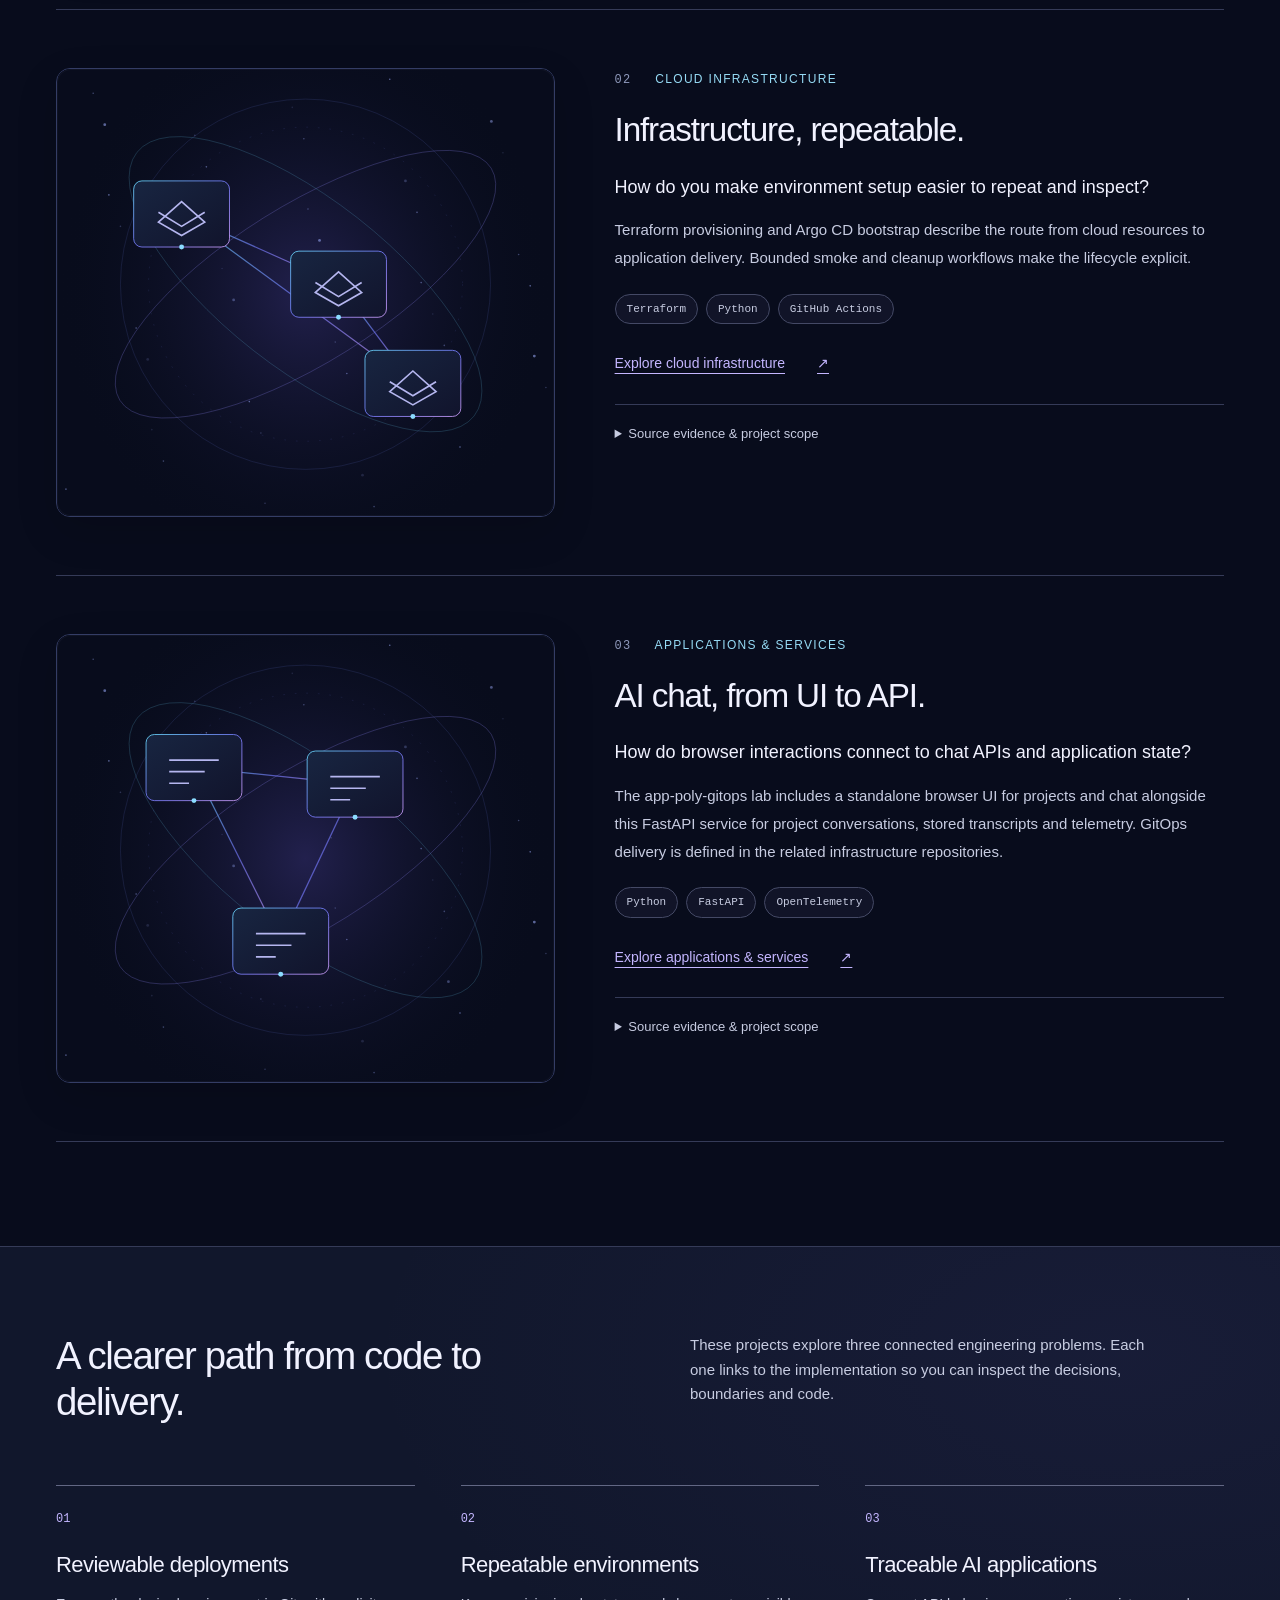
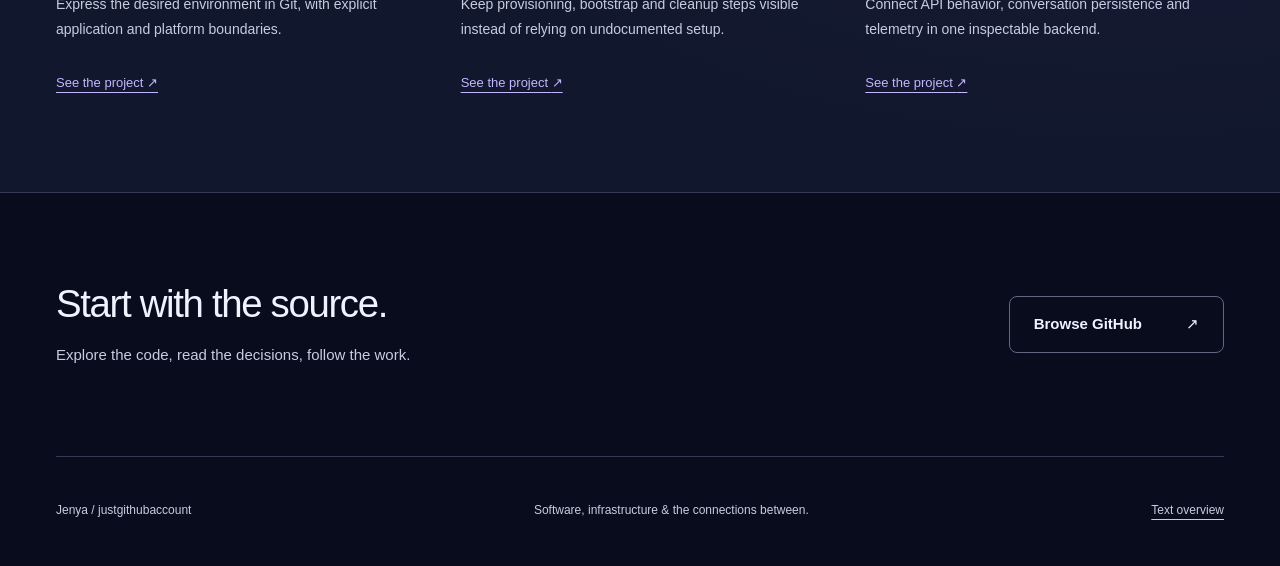
==== commit 15d25962: "feat: add opt-in helix playback and direct keyboard control" ====
--- a/site/index.html
+++ b/site/index.html
@@ -49,8 +49,8 @@
         </div>
         <span class="visual-caption" aria-hidden="true">APPLICATION · INFRASTRUCTURE · DELIVERY</span>
         <div class="orbital-controls" hidden>
-          <p id="orbital-help">Drag the helix or use ← → to turn.</p>
-          <div class="orbital-buttons"><button type="button" id="orbital-left" aria-label="Rotate helix left">←</button><button type="button" id="orbital-right" aria-label="Rotate helix right">→</button><button type="button" id="orbital-mode" aria-pressed="false">Static artwork</button></div>
+          <p id="orbital-help">Click the helix to play / pause. Drag to turn.<br/>Focus the helix, then use ← →.</p>
+          <div class="orbital-buttons"><button type="button" id="orbital-left" aria-label="Rotate helix left">←</button><button type="button" id="orbital-right" aria-label="Rotate helix right">→</button><button type="button" id="orbital-play" aria-label="Play helix rotation">Play</button><button type="button" id="orbital-mode" aria-pressed="false">Static artwork</button></div>
         </div>
       </div>
     </section>
--- a/site/styles.css
+++ b/site/styles.css
@@ -54,11 +54,14 @@
 .hero-visual .visual-caption{margin-top:8px}
 .orbital-controls{text-align:center;margin-top:14px;font-size:12px}
 .orbital-controls p{font-size:12px}
-.orbital-buttons{display:flex;justify-content:center;gap:8px;margin-top:6px}
+.orbital-buttons{display:flex;flex-wrap:wrap;justify-content:center;gap:8px;margin-top:6px}
 .orbital-buttons button{font:inherit;color:var(--muted);background:transparent;border:1px solid var(--line);border-radius:6px;padding:8px 12px;min-width:44px;min-height:44px;cursor:pointer}
 .orbital-buttons button:hover,.orbital-buttons button[aria-pressed=true]{border-color:var(--cyan);color:var(--cyan)}
 .orbital-buttons button:focus-visible{outline:3px solid var(--cyan);outline-offset:3px}
 .orbital-buttons button:disabled{opacity:.45;cursor:default}
+#orbital-play{min-width:64px}
+.is-playing #orbital-play{border-color:var(--cyan);color:var(--cyan)}
+.is-playing #orbital-moving-helix{filter:drop-shadow(0 0 3px rgba(150,219,245,.45))}
 [hidden]{display:none!important}
 @media(max-width:720px){.orbital-art{max-height:410px;max-width:384.375px;margin-inline:auto}.orbital-controls{margin-top:14px}}
 @media(prefers-reduced-motion:reduce){.helix-control,.orbital-controls,#orbital-moving-helix{display:none!important}#orbital-static-helix{visibility:visible}}
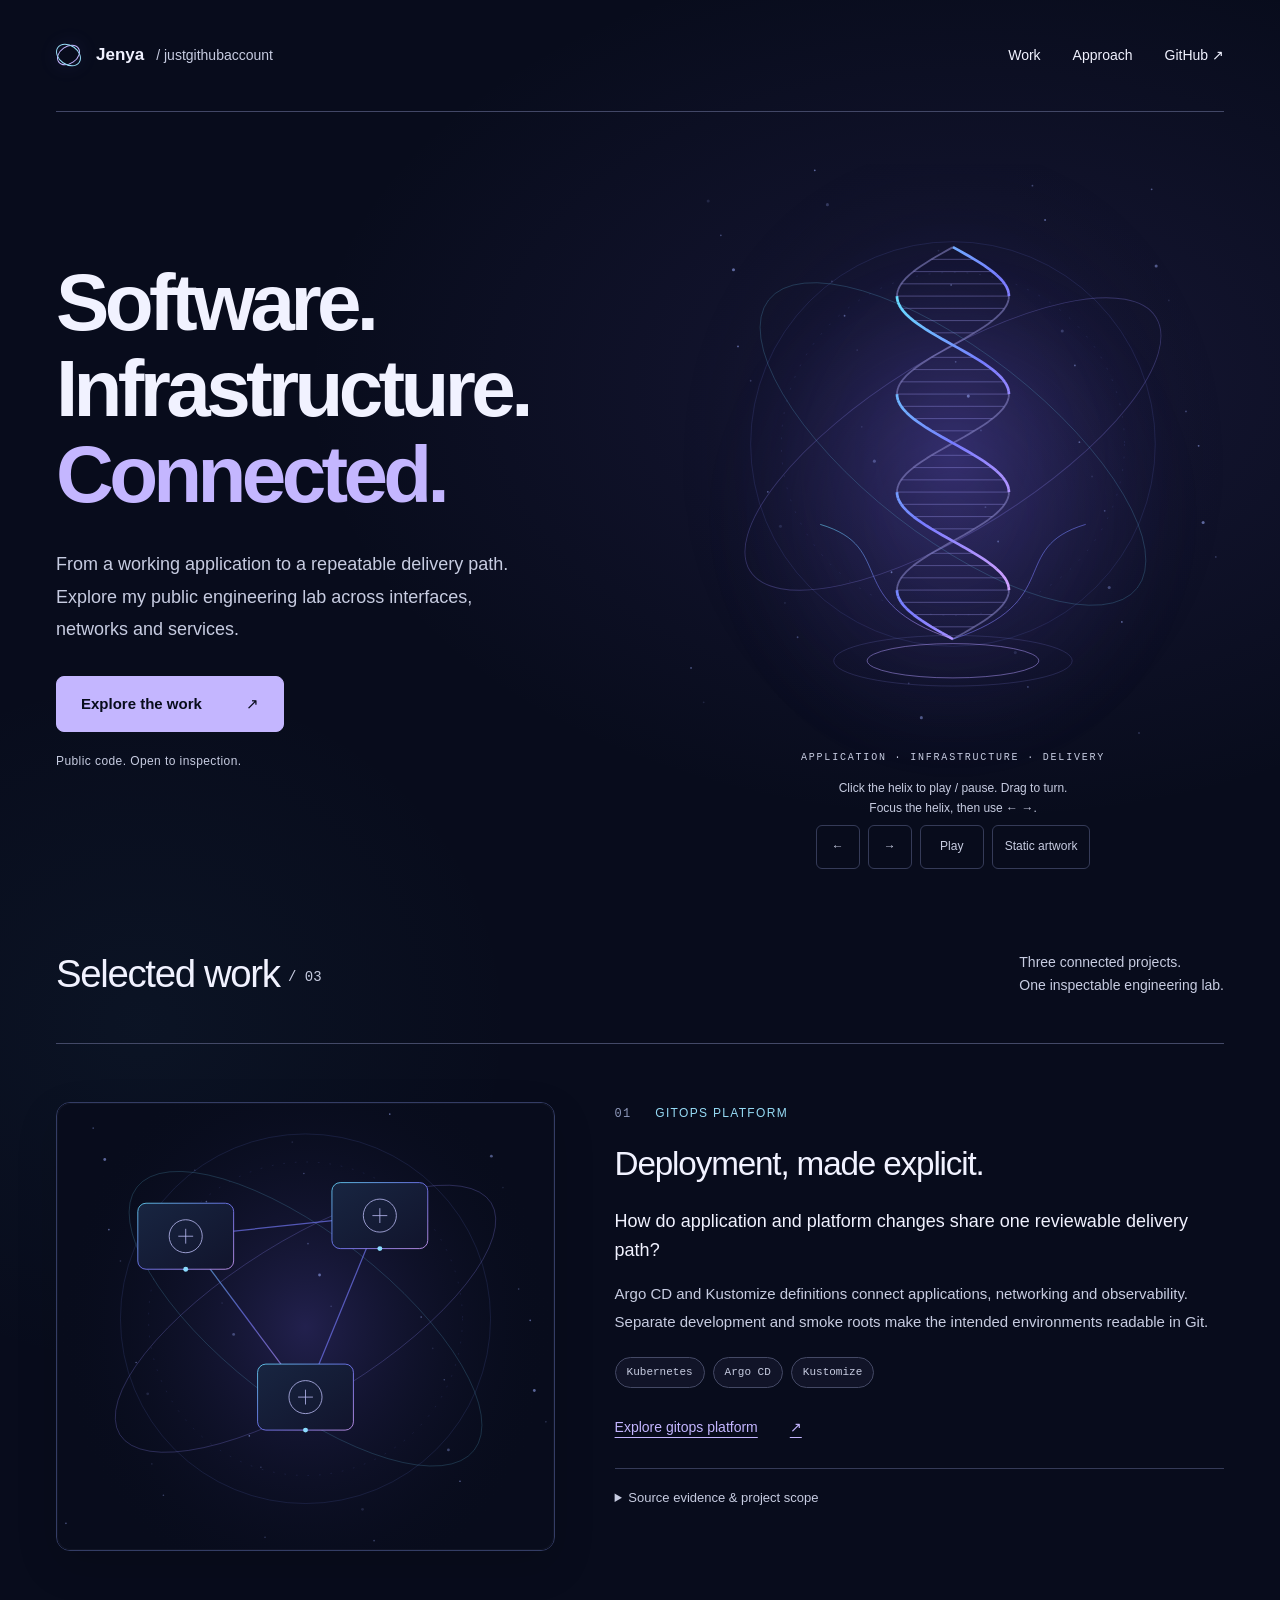
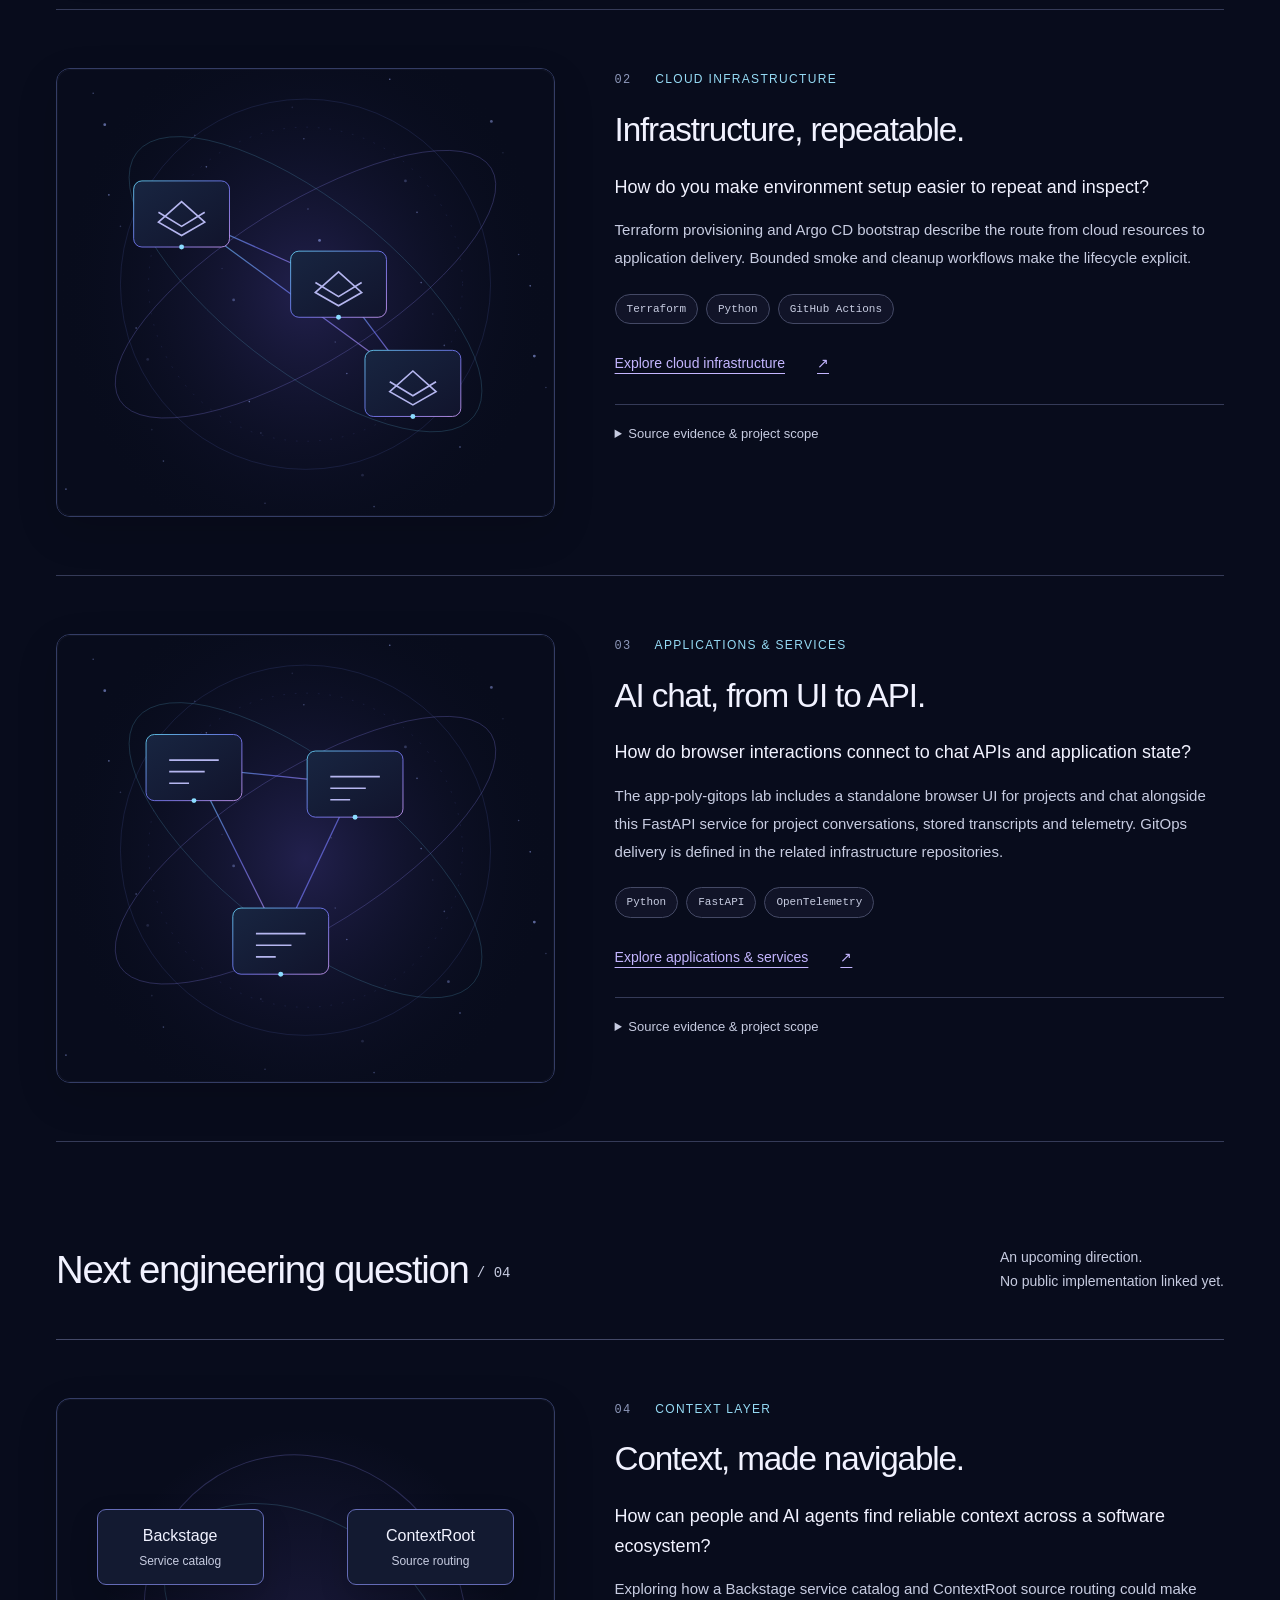
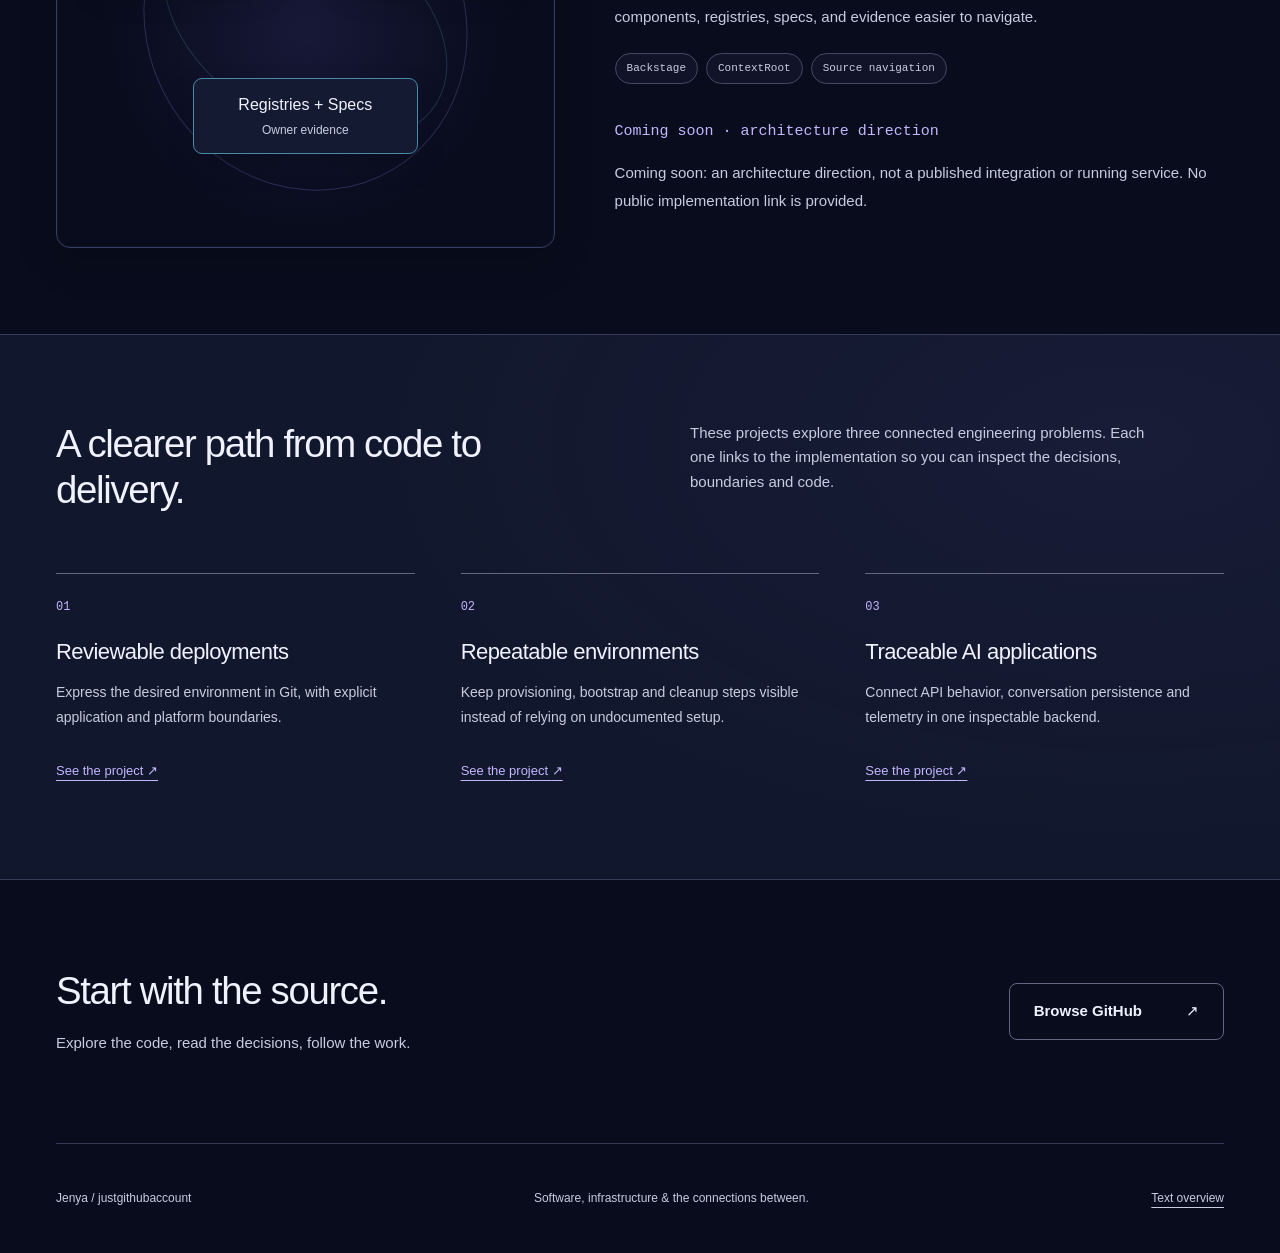
==== commit 22ea03b2: "feat(profile): add Context Layer coming-soon engineering question" ====
--- a/site/index.html
+++ b/site/index.html
@@ -78,8 +78,29 @@
 <h3>AI chat, from UI to API.</h3><p class="question">How do browser interactions connect to chat APIs and application state?</p><p>The app-poly-gitops lab includes a standalone browser UI for projects and chat alongside this FastAPI service for project conversations, stored transcripts and telemetry. GitOps delivery is defined in the related infrastructure repositories.</p>
 <ul class="tags" aria-label="Technologies"><li>Python</li><li>FastAPI</li><li>OpenTelemetry</li></ul>
 <a class="text-link" href="https://github.com/justgithubaccount/app-poly-gitops-fastapi">Explore applications &amp; services <span aria-hidden="true">↗</span></a>
-<details><summary>Source evidence &amp; project scope</summary><p>Application code in an engineering lab; no hosted commercial service or customer results are claimed.</p><p>Public source snapshot: <code>899ba6434745</code></p><ul class="evidence"><li><a href="https://github.com/justgithubaccount/app-poly-gitops-fastapi/blob/899ba6434745390c44c6965a0ebe48f3515a7170/README.md">README.md</a></li><li><a href="https://github.com/justgithubaccount/app-poly-gitops-fastapi/blob/899ba6434745390c44c6965a0ebe48f3515a7170/app/api.py">app/api.py</a></li><li><a href="https://github.com/justgithubaccount/app-poly-gitops-fastapi/blob/899ba6434745390c44c6965a0ebe48f3515a7170/app/core/llm_client.py">app/core/llm_client.py</a></li></ul></details></div>
+<details><summary>Source evidence &amp; project scope</summary><p>Application code in an engineering lab; no hosted commercial service or customer results are claimed.</p><p>Trace a project chat from the API route through provider handling to a stored transcript, with trace IDs when available.</p><p>Public source snapshot: <code>899ba6434745</code></p><ul class="evidence"><li><a href="https://github.com/justgithubaccount/app-poly-gitops-fastapi/blob/899ba6434745390c44c6965a0ebe48f3515a7170/README.md">README.md</a> <span>Endpoint map, local startup steps, database options and verification commands.</span></li><li><a href="https://github.com/justgithubaccount/app-poly-gitops-fastapi/blob/899ba6434745390c44c6965a0ebe48f3515a7170/app/api.py">app/api.py</a> <span>Project and history routes, save-on-success behavior, trace IDs and provider error handling.</span></li><li><a href="https://github.com/justgithubaccount/app-poly-gitops-fastapi/blob/899ba6434745390c44c6965a0ebe48f3515a7170/app/core/llm_client.py">app/core/llm_client.py</a> <span>OpenRouter requests, response checks, latency and token instrumentation.</span></li><li><a href="https://github.com/justgithubaccount/app-poly-gitops-fastapi/blob/899ba6434745390c44c6965a0ebe48f3515a7170/tests/test_api.py">tests/test_api.py</a> <span>Mocked API tests for chat, project history, HTTP 502 errors and no history on failed replies.</span></li><li><a href="https://github.com/justgithubaccount/app-poly-gitops-fastapi/blob/899ba6434745390c44c6965a0ebe48f3515a7170/tests/test_observability.py">tests/test_observability.py</a> <span>Tests confirming disabled telemetry avoids OTLP exporters and middleware.</span></li></ul><p>How to verify: Use the README commands for local checks. The browser UI and GitOps delivery live in separate repositories; linked tests are not evidence of a deployed service.</p></details></div>
 </article>
+    </section>
+    <section class="upcoming wrap" id="context-layer" aria-labelledby="context-heading">
+      <div class="section-heading"><h2 id="context-heading">Next engineering question<span class="count"> / 04</span></h2><p>An upcoming direction.<br/>No public implementation linked yet.</p></div>
+      <article class="project project-upcoming">
+        <div class="project-art context-art" role="img" aria-label="Concept illustration: Backstage catalog and ContextRoot routing point to context sources.">
+          <div class="context-stage" aria-hidden="true">
+            <div class="context-node context-catalog">Backstage<span>Service catalog</span></div>
+            <div class="context-node context-route">ContextRoot<span>Source routing</span></div>
+            <div class="context-node context-sources">Registries + Specs<span>Owner evidence</span></div>
+          </div>
+        </div>
+        <div class="project-copy">
+          <p class="project-category"><span>04</span> Context Layer</p>
+          <h3>Context, made navigable.</h3>
+          <p class="question">How can people and AI agents find reliable context across a software ecosystem?</p>
+          <p>Exploring how a Backstage service catalog and ContextRoot source routing could make components, registries, specs, and evidence easier to navigate.</p>
+          <ul class="tags" aria-label="Concepts"><li>Backstage</li><li>ContextRoot</li><li>Source navigation</li></ul>
+          <p class="upcoming-label">Coming soon · architecture direction</p>
+          <p class="upcoming-boundary">Coming soon: an architecture direction, not a published integration or running service. No public implementation link is provided.</p>
+        </div>
+      </article>
     </section>
     <section class="approach" id="approach" aria-labelledby="approach-title"><div class="wrap">
       <div class="approach-intro"><h2 id="approach-title">A clearer path from code to delivery.</h2><p>These projects explore three connected engineering problems. Each one links to the implementation so you can inspect the decisions, boundaries and code.</p></div>
--- a/site/styles.css
+++ b/site/styles.css
@@ -14,7 +14,8 @@
 body{background:radial-gradient(ellipse 58rem 38rem at 76% 24rem,rgba(109,86,201,.14),transparent 72%),radial-gradient(ellipse 30rem 28rem at 11% 64rem,rgba(68,151,186,.055),transparent 78%),var(--bg)}
 ::selection{background:#766aca;color:#fff}
 .header{border-bottom-color:#424766}
-.identity-orbit{box-shadow:0 0 22px rgba(143,130,252,.12)}
+.identity-orbit{box-shadow:0 0 22px rgba(143,130,252,.12);animation:identity-orbit-spin 16s linear infinite}
+@keyframes identity-orbit-spin{from{transform:rotate(-35deg)}to{transform:rotate(325deg)}}
 nav a{position:relative;transition:color .2s ease}
 nav a::after{content:"";position:absolute;left:0;right:0;bottom:5px;height:1px;background:var(--cyan);transform:scaleX(0);transform-origin:left;transition:transform .2s ease}
 nav a:hover::after,nav a:focus-visible::after{transform:scaleX(1)}
@@ -64,5 +65,21 @@
 .is-playing #orbital-moving-helix{filter:drop-shadow(0 0 3px rgba(150,219,245,.45))}
 [hidden]{display:none!important}
 @media(max-width:720px){.orbital-art{max-height:410px;max-width:384.375px;margin-inline:auto}.orbital-controls{margin-top:14px}}
-@media(prefers-reduced-motion:reduce){.helix-control,.orbital-controls,#orbital-moving-helix{display:none!important}#orbital-static-helix{visibility:visible}}
+@media(prefers-reduced-motion:reduce){.identity-orbit{animation:none}.helix-control,.orbital-controls,#orbital-moving-helix{display:none!important}#orbital-static-helix{visibility:visible}}
 @media(forced-colors:active){.helix-control:focus-visible,.orbital-buttons button:focus-visible{outline-color:Highlight}.orbital-buttons button{border-color:ButtonText}}
+/* Upcoming Context Layer is an unlinked concept, not another verified project. */
+.upcoming{padding-bottom:62px}
+.upcoming .project-upcoming{border-bottom:0;padding-bottom:24px}
+.context-art{min-height:450px;display:grid;place-items:center;background:radial-gradient(circle at 50% 52%,rgba(103,83,190,.17),transparent 60%),var(--bg)}
+.context-stage{position:relative;width:84%;height:365px}
+.context-stage::before{content:"";position:absolute;inset:3% 12%;border:1px solid rgba(125,123,220,.28);border-radius:50%;transform:rotate(-31deg)}
+.context-stage::after{content:"";position:absolute;inset:22% 13%;border:1px solid rgba(111,203,235,.19);border-radius:50%;transform:rotate(32deg)}
+.context-node{position:absolute;z-index:1;min-width:40%;padding:15px 12px;border:1px solid #646bb6;border-radius:9px;background:#131a31;box-shadow:0 12px 28px rgba(0,0,0,.17);text-align:center;font-size:16px;color:var(--fg);line-height:1.35}
+.context-node span{display:block;margin-top:6px;color:var(--muted);font-size:12px}
+.context-catalog{top:19%;left:0}
+.context-route{top:19%;right:0}
+.context-sources{bottom:14%;left:23%;width:54%;border-color:#4988a8}
+.project-copy .upcoming-label{display:inline-block;color:var(--accent);font:13px/1.5 monospace;margin-top:8px}
+.project-copy .upcoming-boundary{font-size:13px;color:var(--muted);margin-top:14px}
+@media(max-width:720px){.upcoming{padding-bottom:36px}.context-art{min-height:310px}.context-stage{width:90%;height:275px}.context-node{font-size:13px;padding:11px 7px}.context-node span{font-size:10px}.context-sources{left:19%;width:62%}}
+@media(forced-colors:active){.context-node{border-color:CanvasText}}
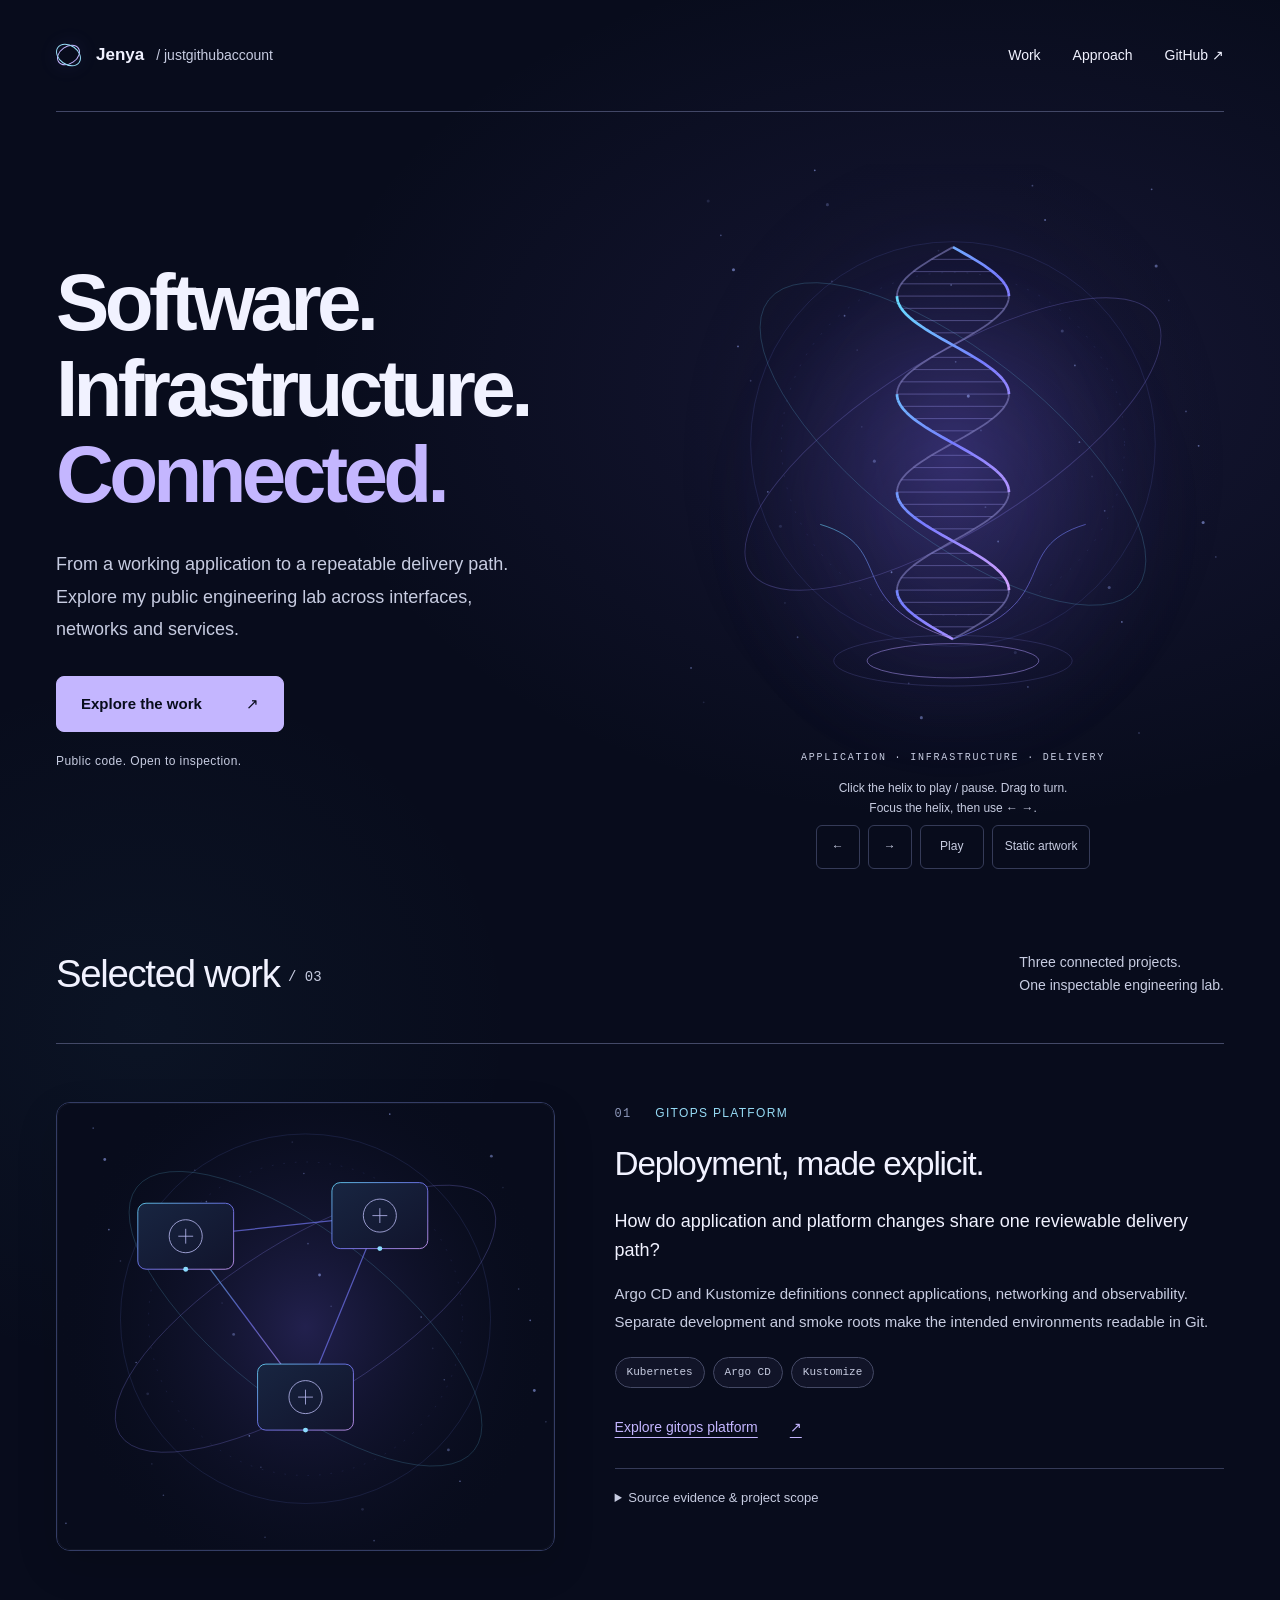
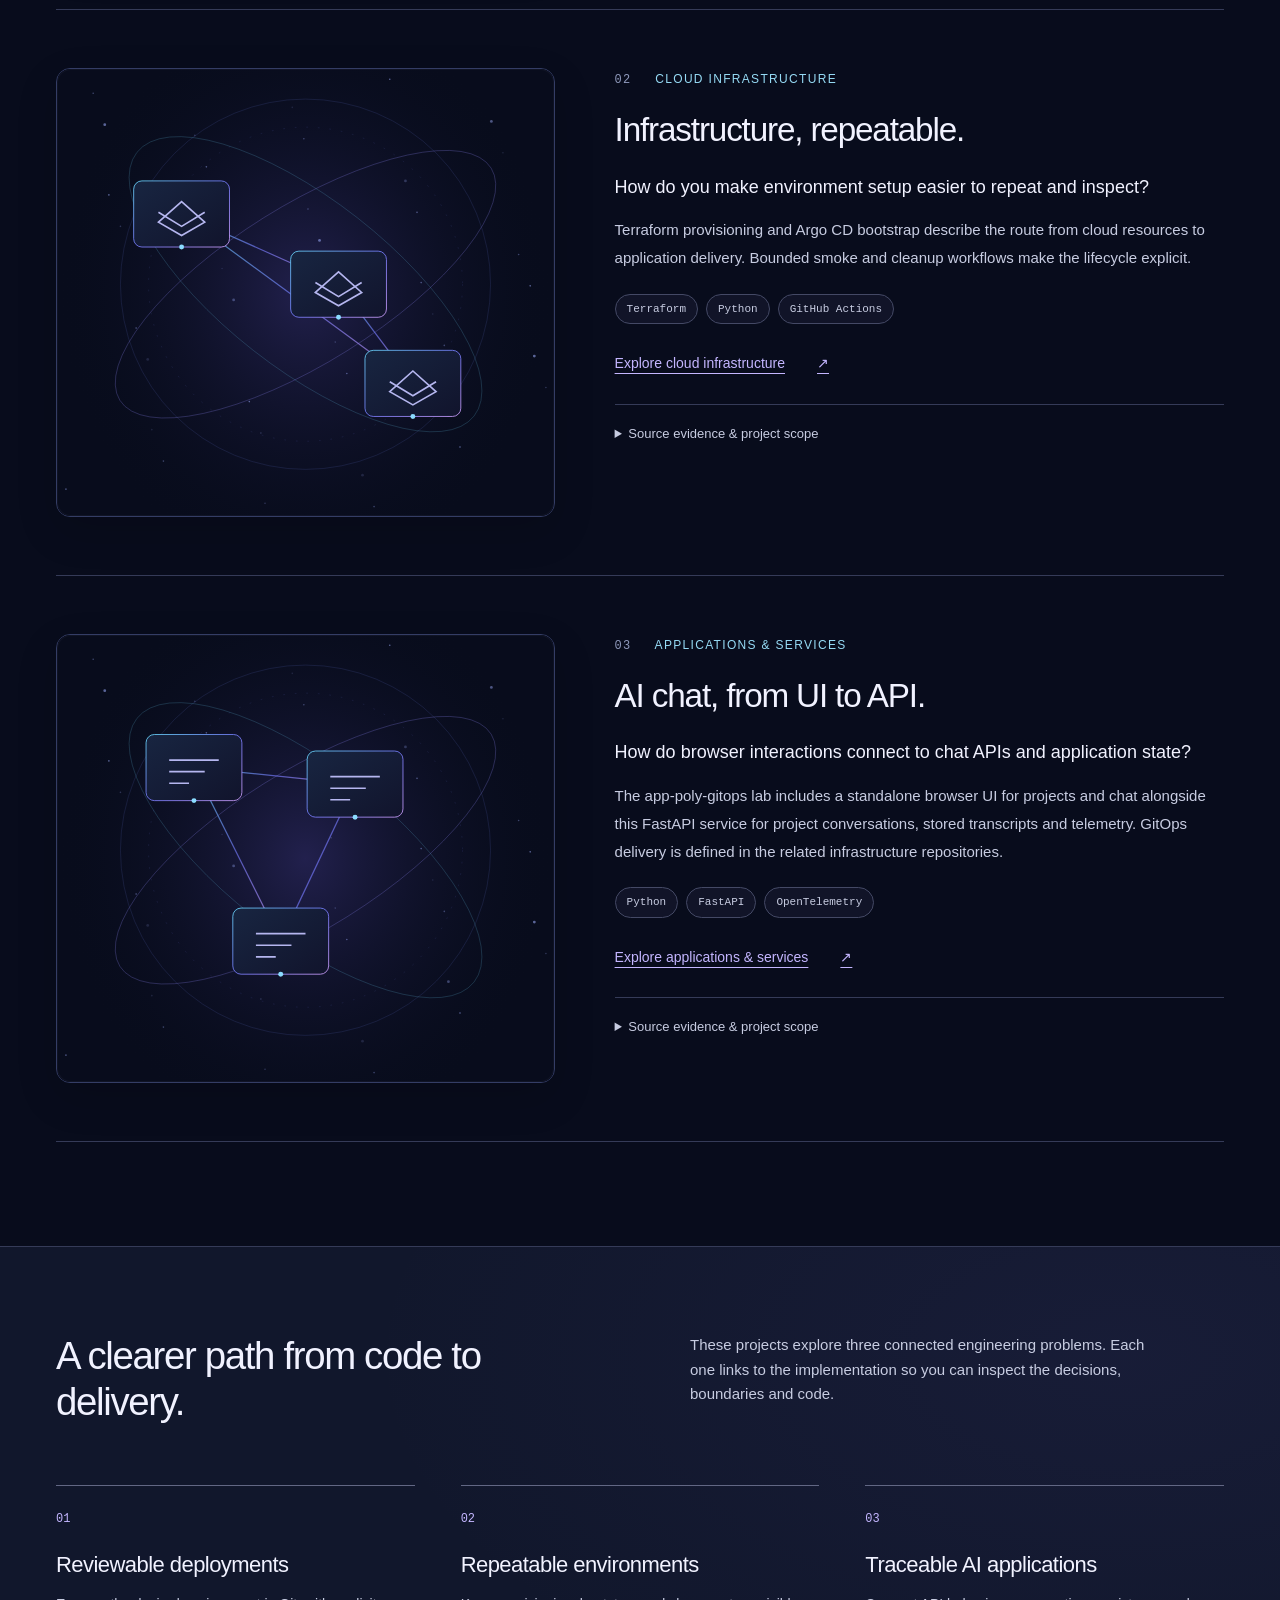
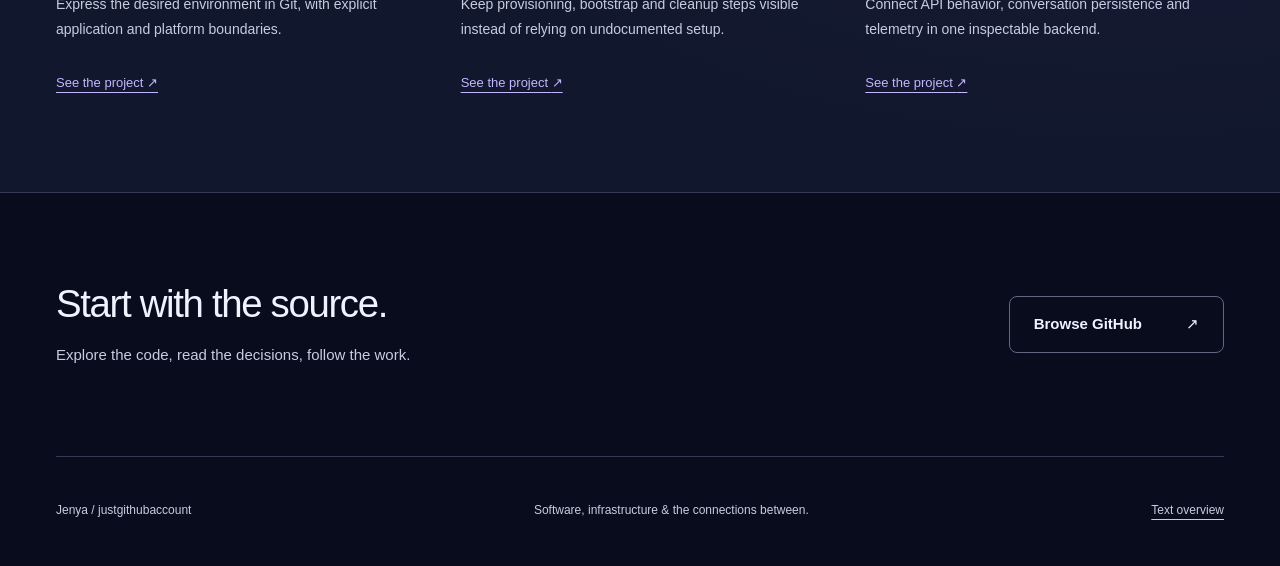
==== commit fd18230a: "docs(portfolio): explain GitOps and cloud infrastructure source evidence" ====
--- a/site/index.html
+++ b/site/index.html
@@ -62,7 +62,7 @@
 <h3>Deployment, made explicit.</h3><p class="question">How do application and platform changes share one reviewable delivery path?</p><p>Argo CD and Kustomize definitions connect applications, networking and observability. Separate development and smoke roots make the intended environments readable in Git.</p>
 <ul class="tags" aria-label="Technologies"><li>Kubernetes</li><li>Argo CD</li><li>Kustomize</li></ul>
 <a class="text-link" href="https://github.com/justgithubaccount/app-poly-gitops-k8s">Explore gitops platform <span aria-hidden="true">↗</span></a>
-<details><summary>Source evidence &amp; project scope</summary><p>Desired-state definitions in an engineering lab; no running cluster is implied.</p><p>Public source snapshot: <code>8f4f31226fd5</code></p><ul class="evidence"><li><a href="https://github.com/justgithubaccount/app-poly-gitops-k8s/blob/8f4f31226fd591ad027750fd65e66385db58cb55/README.md">README.md</a></li><li><a href="https://github.com/justgithubaccount/app-poly-gitops-k8s/blob/8f4f31226fd591ad027750fd65e66385db58cb55/clusters/dev/kustomization.yaml">clusters/dev/kustomization.yaml</a></li><li><a href="https://github.com/justgithubaccount/app-poly-gitops-k8s/blob/8f4f31226fd591ad027750fd65e66385db58cb55/clusters/smoke/kustomization.yaml">clusters/smoke/kustomization.yaml</a></li></ul></details></div>
+<details><summary>Source evidence &amp; project scope</summary><p>Desired-state definitions in an engineering lab; no running cluster is implied.</p><p>Follow a Git change into two Kustomize environment roots: dev composes networking, observability and tenants; smoke keeps a smaller acceptance stack.</p><p>Public source snapshot: <code>8f4f31226fd5</code></p><ul class="evidence"><li><a href="https://github.com/justgithubaccount/app-poly-gitops-k8s/blob/8f4f31226fd591ad027750fd65e66385db58cb55/README.md">README.md</a> <span>CI-supported dev and smoke roots, local render commands and unsupported environment boundaries.</span></li><li><a href="https://github.com/justgithubaccount/app-poly-gitops-k8s/blob/8f4f31226fd591ad027750fd65e66385db58cb55/clusters/dev/kustomization.yaml">clusters/dev/kustomization.yaml</a> <span>Argo CD app composition for namespaces, dev networking, Loki, Grafana, Vector, image updater and tenants.</span></li><li><a href="https://github.com/justgithubaccount/app-poly-gitops-k8s/blob/8f4f31226fd591ad027750fd65e66385db58cb55/clusters/smoke/kustomization.yaml">clusters/smoke/kustomization.yaml</a> <span>Reduced FastAPI, CrewAI and Jaeger desired state for disposable acceptance checks.</span></li><li><a href="https://github.com/justgithubaccount/app-poly-gitops-k8s/blob/8f4f31226fd591ad027750fd65e66385db58cb55/docs/architecture.md">docs/architecture.md</a> <span>Reconciliation model, ownership split from provisioning, required secrets and non-live evidence boundary.</span></li><li><a href="https://github.com/justgithubaccount/app-poly-gitops-k8s/blob/8f4f31226fd591ad027750fd65e66385db58cb55/tests/test_dev_contract.sh">tests/test_dev_contract.sh</a> <span>Offline render assertions for tenants, pinned components, OTLP routing and excluded platform resources.</span></li><li><a href="https://github.com/justgithubaccount/app-poly-gitops-k8s/blob/8f4f31226fd591ad027750fd65e66385db58cb55/scripts/validate_opa_manifests.py">scripts/validate_opa_manifests.py</a> <span>Evaluates each rendered Kubernetes resource against OPA policies and rejects reported violations.</span></li></ul><p>How to verify: Render both roots, run contract tests and evaluate the rendered manifests with OPA as described in the README. These checks do not verify a running cluster, DNS, certificates or telemetry delivery.</p></details></div>
 </article>
 <article class="project" id="infra">
 <div class="project-art"><img src="assets/art-infra.svg" alt="" width="600" height="640" loading="lazy"/></div>
@@ -70,7 +70,7 @@
 <h3>Infrastructure, repeatable.</h3><p class="question">How do you make environment setup easier to repeat and inspect?</p><p>Terraform provisioning and Argo CD bootstrap describe the route from cloud resources to application delivery. Bounded smoke and cleanup workflows make the lifecycle explicit.</p>
 <ul class="tags" aria-label="Technologies"><li>Terraform</li><li>Python</li><li>GitHub Actions</li></ul>
 <a class="text-link" href="https://github.com/justgithubaccount/app-poly-gitops-infra">Explore cloud infrastructure <span aria-hidden="true">↗</span></a>
-<details><summary>Source evidence &amp; project scope</summary><p>Provisioning code and workflows; no currently running environment or billing guarantee is claimed.</p><p>Public source snapshot: <code>cb7c88f84e9f</code></p><ul class="evidence"><li><a href="https://github.com/justgithubaccount/app-poly-gitops-infra/blob/cb7c88f84e9f796e4725fc0a218fe68e3785a72e/README.md">README.md</a></li><li><a href="https://github.com/justgithubaccount/app-poly-gitops-infra/blob/cb7c88f84e9f796e4725fc0a218fe68e3785a72e/terraform/timeweb/main.tf">terraform/timeweb/main.tf</a></li><li><a href="https://github.com/justgithubaccount/app-poly-gitops-infra/blob/cb7c88f84e9f796e4725fc0a218fe68e3785a72e/.github/workflows/timeweb-smoke.yaml">.github/workflows/timeweb-smoke.yaml</a></li></ul></details></div>
+<details><summary>Source evidence &amp; project scope</summary><p>Provisioning code and workflows; no currently running environment or billing guarantee is claimed.</p><p>Trace an optional Timeweb cluster from preset selection and estimated-cost guard through Argo CD bootstrap, application smoke checks and default teardown.</p><p>Public source snapshot: <code>cb7c88f84e9f</code></p><ul class="evidence"><li><a href="https://github.com/justgithubaccount/app-poly-gitops-infra/blob/cb7c88f84e9f796e4725fc0a218fe68e3785a72e/README.md">README.md</a> <span>Operator prerequisites, workflow purposes, local validation and cleanup boundaries.</span></li><li><a href="https://github.com/justgithubaccount/app-poly-gitops-infra/blob/cb7c88f84e9f796e4725fc0a218fe68e3785a72e/terraform/timeweb/main.tf">terraform/timeweb/main.tf</a> <span>Master and worker preset lookups, estimated run-cost precondition and versioned cluster module.</span></li><li><a href="https://github.com/justgithubaccount/app-poly-gitops-infra/blob/cb7c88f84e9f796e4725fc0a218fe68e3785a72e/.github/workflows/timeweb-smoke.yaml">.github/workflows/timeweb-smoke.yaml</a> <span>Opt-in cloud smoke: provision, bootstrap, reconcile, check applications and destroy unless explicitly retained.</span></li><li><a href="https://github.com/justgithubaccount/app-poly-gitops-infra/blob/cb7c88f84e9f796e4725fc0a218fe68e3785a72e/docs/ARCHITECTURE.md">docs/ARCHITECTURE.md</a> <span>Infrastructure versus GitOps ownership, root selection, recovery flow and evidence limitations.</span></li><li><a href="https://github.com/justgithubaccount/app-poly-gitops-infra/blob/cb7c88f84e9f796e4725fc0a218fe68e3785a72e/Taskfile.yaml">Taskfile.yaml</a> <span>Side-effect-labelled plan, bootstrap, apply, status and destroy commands with revision guard.</span></li><li><a href="https://github.com/justgithubaccount/app-poly-gitops-infra/blob/cb7c88f84e9f796e4725fc0a218fe68e3785a72e/tests/test_ephemeral_smoke.sh">tests/test_ephemeral_smoke.sh</a> <span>Offline assertions for cost guard, versioned roots, secret handling, smoke checks and cleanup contract.</span></li></ul><p>How to verify: Use the README offline validation commands; do not dispatch cloud workflows or run Terraform apply/destroy to review this copy. A cost estimate is not a billing guarantee, and no live cluster is claimed.</p></details></div>
 </article>
 <article class="project" id="fastapi">
 <div class="project-art"><img src="assets/art-fastapi.svg" alt="" width="600" height="640" loading="lazy"/></div>
@@ -78,29 +78,8 @@
 <h3>AI chat, from UI to API.</h3><p class="question">How do browser interactions connect to chat APIs and application state?</p><p>The app-poly-gitops lab includes a standalone browser UI for projects and chat alongside this FastAPI service for project conversations, stored transcripts and telemetry. GitOps delivery is defined in the related infrastructure repositories.</p>
 <ul class="tags" aria-label="Technologies"><li>Python</li><li>FastAPI</li><li>OpenTelemetry</li></ul>
 <a class="text-link" href="https://github.com/justgithubaccount/app-poly-gitops-fastapi">Explore applications &amp; services <span aria-hidden="true">↗</span></a>
-<details><summary>Source evidence &amp; project scope</summary><p>Application code in an engineering lab; no hosted commercial service or customer results are claimed.</p><p>Trace a project chat from the API route through provider handling to a stored transcript, with trace IDs when available.</p><p>Public source snapshot: <code>899ba6434745</code></p><ul class="evidence"><li><a href="https://github.com/justgithubaccount/app-poly-gitops-fastapi/blob/899ba6434745390c44c6965a0ebe48f3515a7170/README.md">README.md</a> <span>Endpoint map, local startup steps, database options and verification commands.</span></li><li><a href="https://github.com/justgithubaccount/app-poly-gitops-fastapi/blob/899ba6434745390c44c6965a0ebe48f3515a7170/app/api.py">app/api.py</a> <span>Project and history routes, save-on-success behavior, trace IDs and provider error handling.</span></li><li><a href="https://github.com/justgithubaccount/app-poly-gitops-fastapi/blob/899ba6434745390c44c6965a0ebe48f3515a7170/app/core/llm_client.py">app/core/llm_client.py</a> <span>OpenRouter requests, response checks, latency and token instrumentation.</span></li><li><a href="https://github.com/justgithubaccount/app-poly-gitops-fastapi/blob/899ba6434745390c44c6965a0ebe48f3515a7170/tests/test_api.py">tests/test_api.py</a> <span>Mocked API tests for chat, project history, HTTP 502 errors and no history on failed replies.</span></li><li><a href="https://github.com/justgithubaccount/app-poly-gitops-fastapi/blob/899ba6434745390c44c6965a0ebe48f3515a7170/tests/test_observability.py">tests/test_observability.py</a> <span>Tests confirming disabled telemetry avoids OTLP exporters and middleware.</span></li></ul><p>How to verify: Use the README commands for local checks. The browser UI and GitOps delivery live in separate repositories; linked tests are not evidence of a deployed service.</p></details></div>
+<details><summary>Source evidence &amp; project scope</summary><p>Application code in an engineering lab; no hosted commercial service or customer results are claimed.</p><p>Public source snapshot: <code>899ba6434745</code></p><ul class="evidence"><li><a href="https://github.com/justgithubaccount/app-poly-gitops-fastapi/blob/899ba6434745390c44c6965a0ebe48f3515a7170/README.md">README.md</a></li><li><a href="https://github.com/justgithubaccount/app-poly-gitops-fastapi/blob/899ba6434745390c44c6965a0ebe48f3515a7170/app/api.py">app/api.py</a></li><li><a href="https://github.com/justgithubaccount/app-poly-gitops-fastapi/blob/899ba6434745390c44c6965a0ebe48f3515a7170/app/core/llm_client.py">app/core/llm_client.py</a></li></ul></details></div>
 </article>
-    </section>
-    <section class="upcoming wrap" id="context-layer" aria-labelledby="context-heading">
-      <div class="section-heading"><h2 id="context-heading">Next engineering question<span class="count"> / 04</span></h2><p>An upcoming direction.<br/>No public implementation linked yet.</p></div>
-      <article class="project project-upcoming">
-        <div class="project-art context-art" role="img" aria-label="Concept illustration: Backstage catalog and ContextRoot routing point to context sources.">
-          <div class="context-stage" aria-hidden="true">
-            <div class="context-node context-catalog">Backstage<span>Service catalog</span></div>
-            <div class="context-node context-route">ContextRoot<span>Source routing</span></div>
-            <div class="context-node context-sources">Registries + Specs<span>Owner evidence</span></div>
-          </div>
-        </div>
-        <div class="project-copy">
-          <p class="project-category"><span>04</span> Context Layer</p>
-          <h3>Context, made navigable.</h3>
-          <p class="question">How can people and AI agents find reliable context across a software ecosystem?</p>
-          <p>Exploring how a Backstage service catalog and ContextRoot source routing could make components, registries, specs, and evidence easier to navigate.</p>
-          <ul class="tags" aria-label="Concepts"><li>Backstage</li><li>ContextRoot</li><li>Source navigation</li></ul>
-          <p class="upcoming-label">Coming soon · architecture direction</p>
-          <p class="upcoming-boundary">Coming soon: an architecture direction, not a published integration or running service. No public implementation link is provided.</p>
-        </div>
-      </article>
     </section>
     <section class="approach" id="approach" aria-labelledby="approach-title"><div class="wrap">
       <div class="approach-intro"><h2 id="approach-title">A clearer path from code to delivery.</h2><p>These projects explore three connected engineering problems. Each one links to the implementation so you can inspect the decisions, boundaries and code.</p></div>
--- a/site/styles.css
+++ b/site/styles.css
@@ -67,19 +67,6 @@
 @media(max-width:720px){.orbital-art{max-height:410px;max-width:384.375px;margin-inline:auto}.orbital-controls{margin-top:14px}}
 @media(prefers-reduced-motion:reduce){.identity-orbit{animation:none}.helix-control,.orbital-controls,#orbital-moving-helix{display:none!important}#orbital-static-helix{visibility:visible}}
 @media(forced-colors:active){.helix-control:focus-visible,.orbital-buttons button:focus-visible{outline-color:Highlight}.orbital-buttons button{border-color:ButtonText}}
-/* Upcoming Context Layer is an unlinked concept, not another verified project. */
-.upcoming{padding-bottom:62px}
-.upcoming .project-upcoming{border-bottom:0;padding-bottom:24px}
-.context-art{min-height:450px;display:grid;place-items:center;background:radial-gradient(circle at 50% 52%,rgba(103,83,190,.17),transparent 60%),var(--bg)}
-.context-stage{position:relative;width:84%;height:365px}
-.context-stage::before{content:"";position:absolute;inset:3% 12%;border:1px solid rgba(125,123,220,.28);border-radius:50%;transform:rotate(-31deg)}
-.context-stage::after{content:"";position:absolute;inset:22% 13%;border:1px solid rgba(111,203,235,.19);border-radius:50%;transform:rotate(32deg)}
-.context-node{position:absolute;z-index:1;min-width:40%;padding:15px 12px;border:1px solid #646bb6;border-radius:9px;background:#131a31;box-shadow:0 12px 28px rgba(0,0,0,.17);text-align:center;font-size:16px;color:var(--fg);line-height:1.35}
-.context-node span{display:block;margin-top:6px;color:var(--muted);font-size:12px}
-.context-catalog{top:19%;left:0}
-.context-route{top:19%;right:0}
-.context-sources{bottom:14%;left:23%;width:54%;border-color:#4988a8}
-.project-copy .upcoming-label{display:inline-block;color:var(--accent);font:13px/1.5 monospace;margin-top:8px}
-.project-copy .upcoming-boundary{font-size:13px;color:var(--muted);margin-top:14px}
-@media(max-width:720px){.upcoming{padding-bottom:36px}.context-art{min-height:310px}.context-stage{width:90%;height:275px}.context-node{font-size:13px;padding:11px 7px}.context-node span{font-size:10px}.context-sources{left:19%;width:62%}}
-@media(forced-colors:active){.context-node{border-color:CanvasText}}
+
+/* Pinned evidence descriptions follow source paths and remain readable on narrow screens. */
+.evidence li span{display:block;color:var(--muted);font-size:12px;line-height:1.6;padding-top:3px}
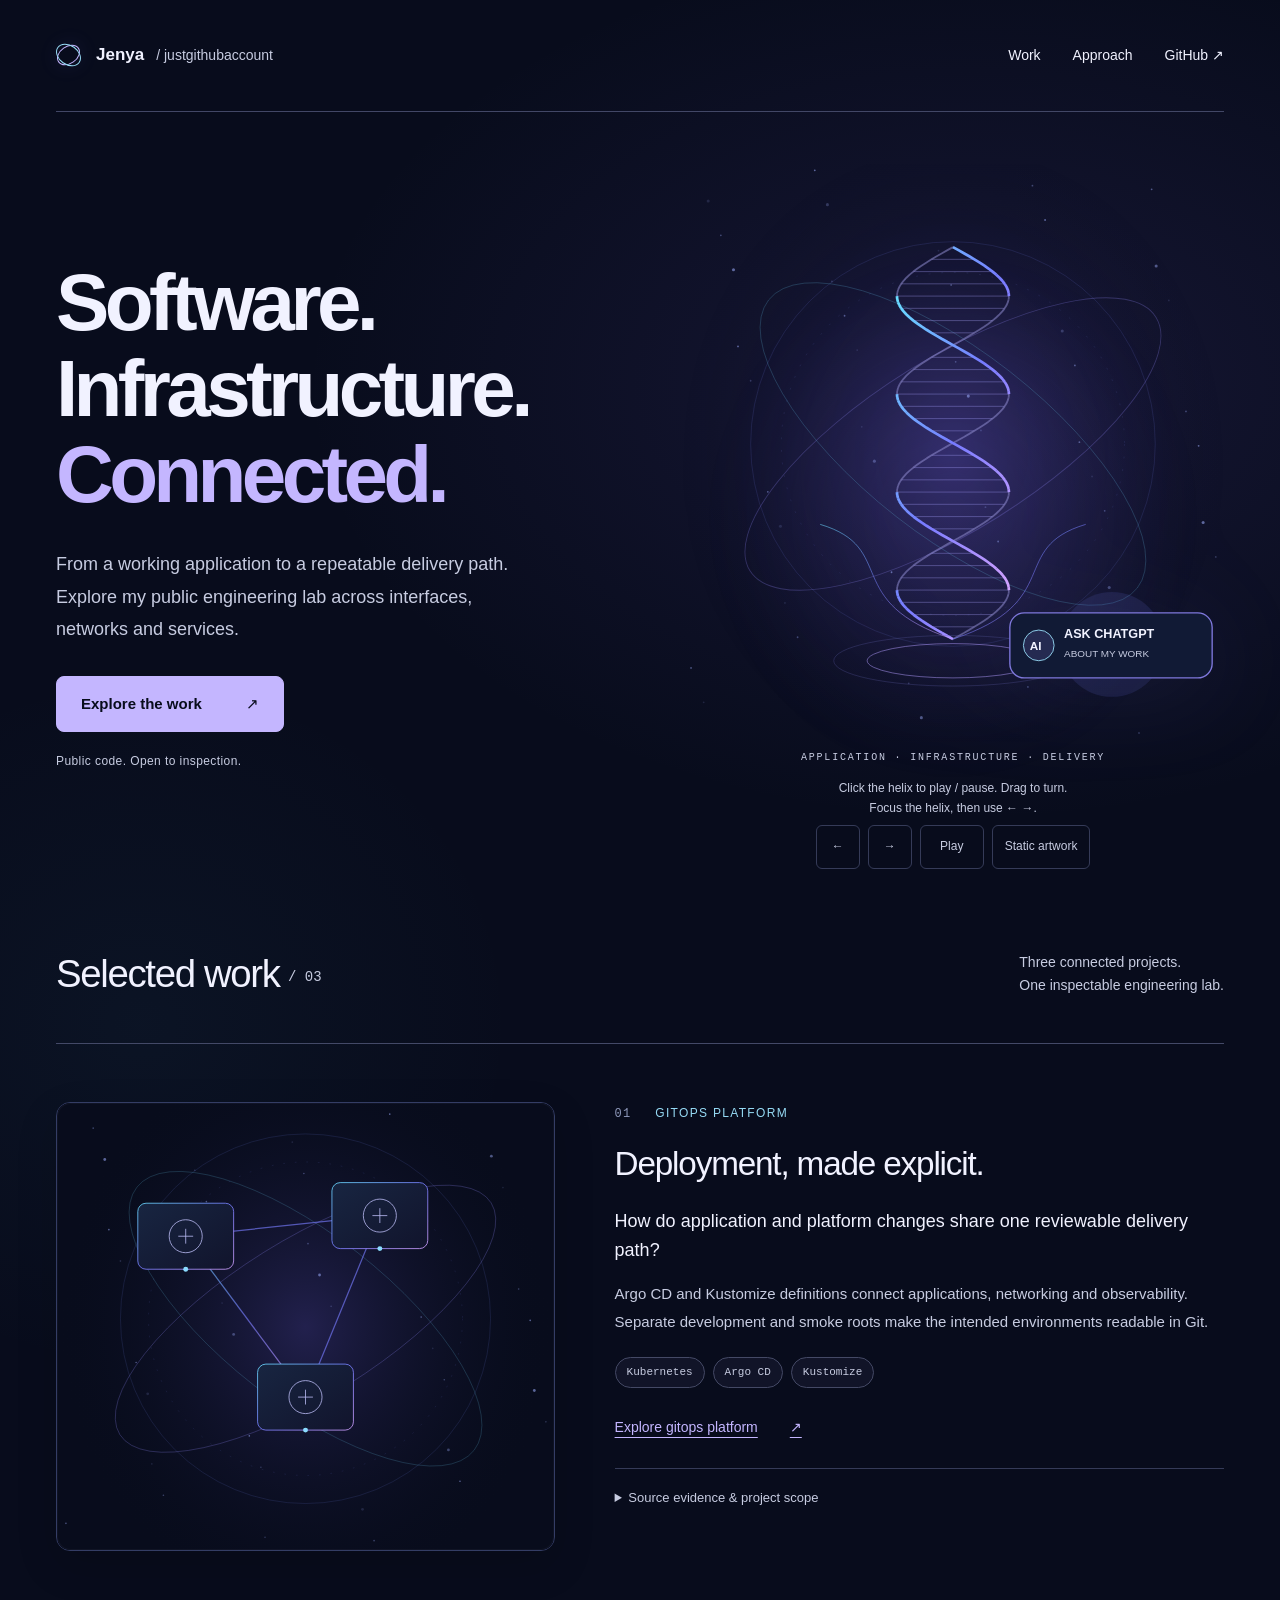
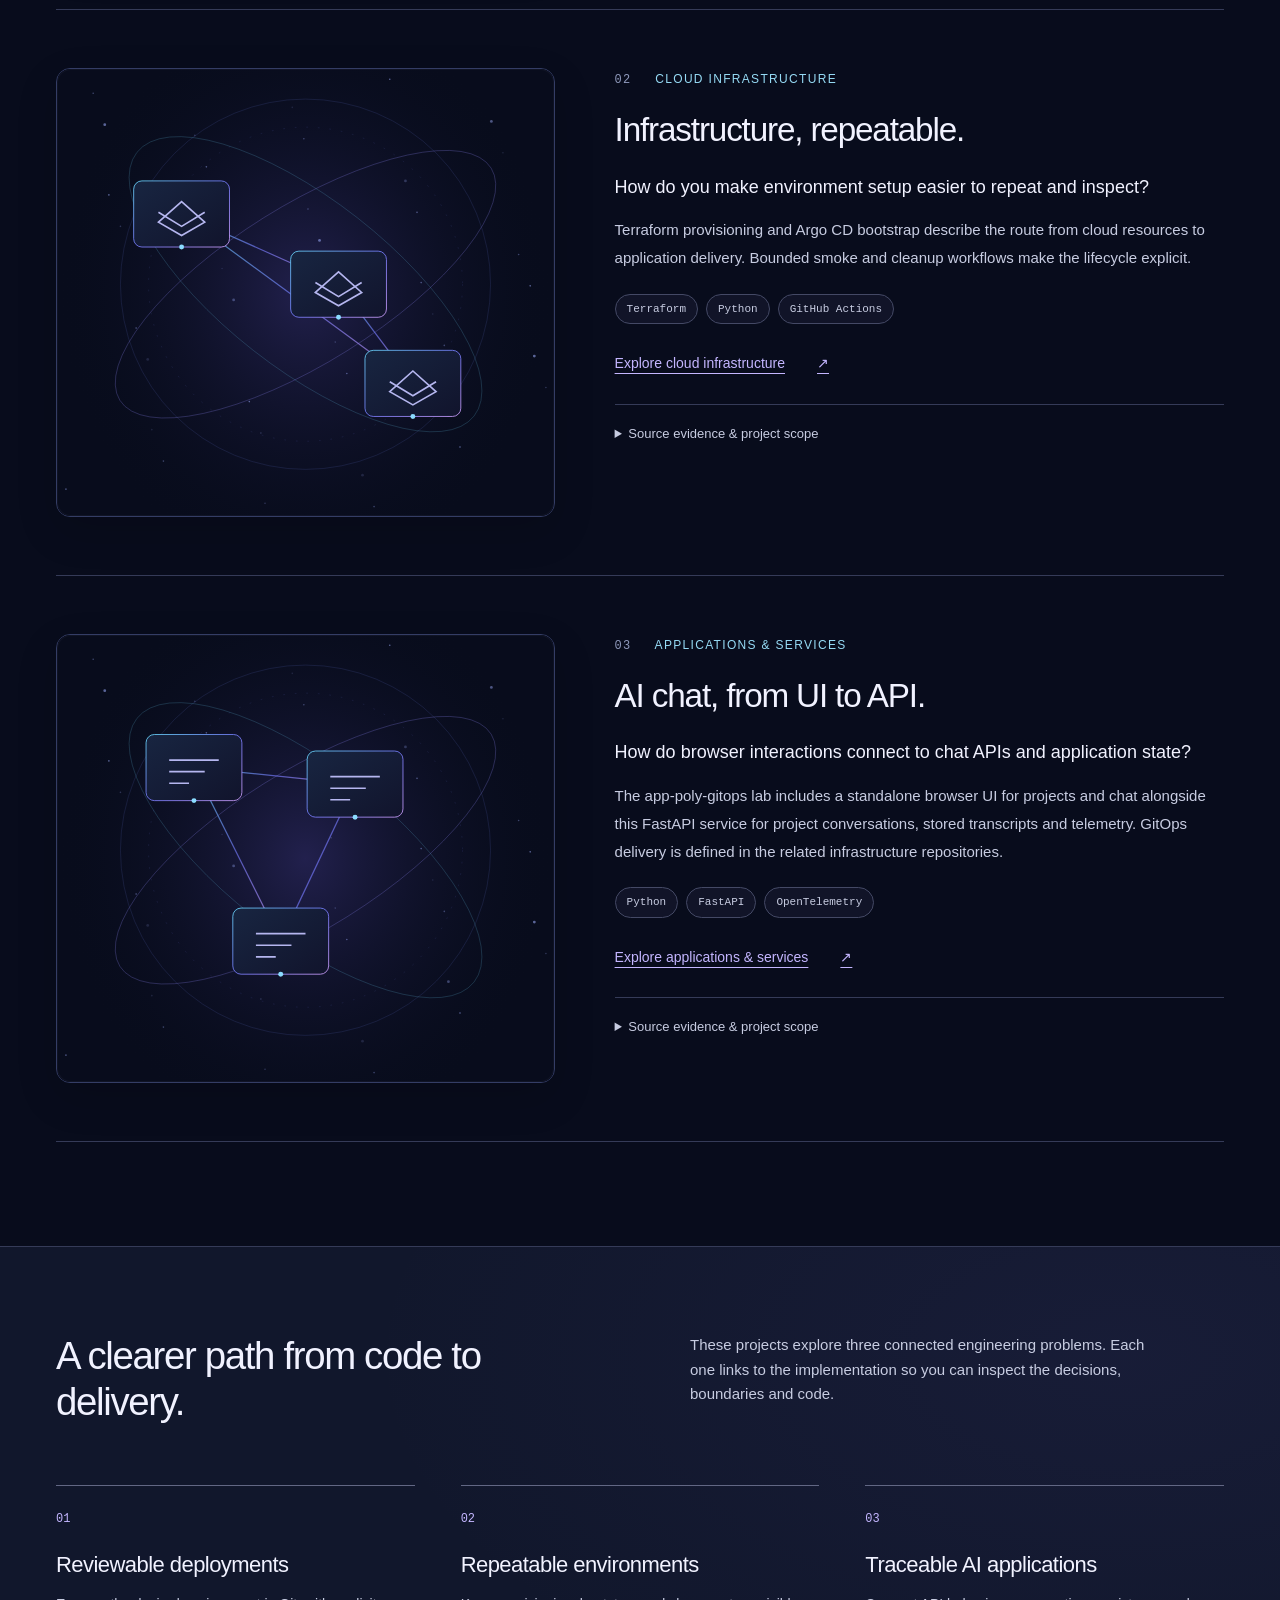
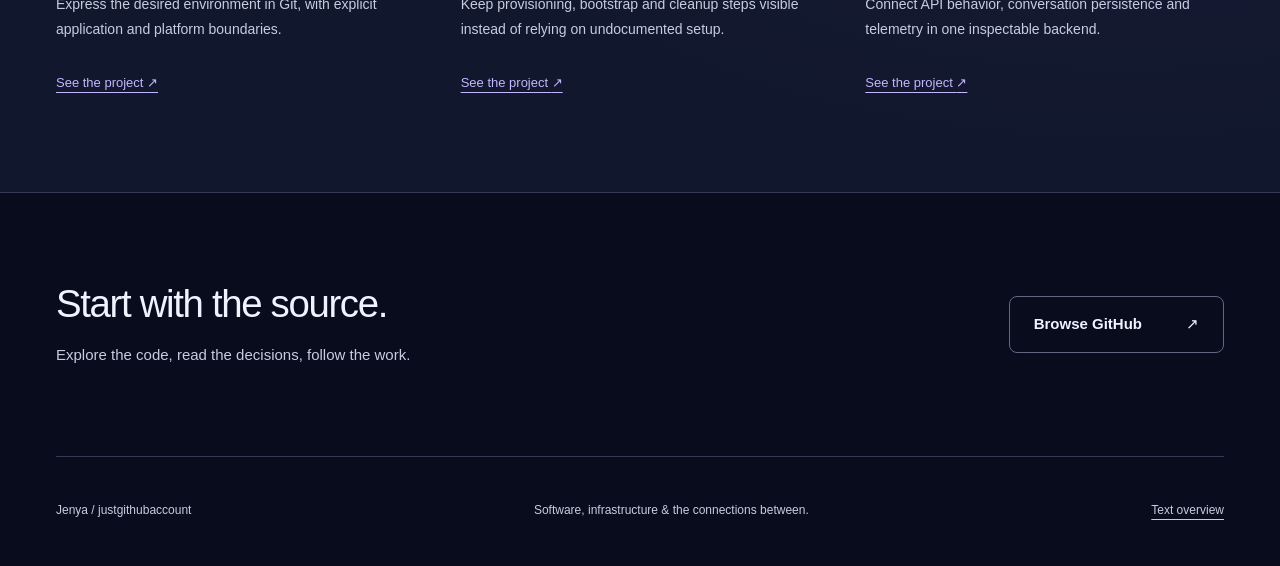
==== commit eaf2028d: "feat(portfolio): add animated SVG ChatGPT public-profile handoff" ====
--- a/site/index.html
+++ b/site/index.html
@@ -31,7 +31,7 @@
       <a class="button" href="#work">Explore the work <span aria-hidden="true">↗</span></a>
       <p class="hero-note">Public code. Open to inspection.</p></div>
       <div class="hero-visual" id="orbital">
-        <div class="orbital-art"><svg xmlns="http://www.w3.org/2000/svg" viewBox="0 0 600 640" role="img" aria-labelledby="orbital-title orbital-desc">
+        <div class="orbital-art"><svg xmlns="http://www.w3.org/2000/svg" viewBox="0 0 600 640" role="group" aria-labelledby="orbital-title orbital-desc">
 <title id="orbital-title">Braided orbital field</title><desc id="orbital-desc">Original blue and violet orbital artwork with two interwoven strands.</desc>
 <defs>
 <linearGradient id="orbital-strand" x1="0" y1="0" x2="1" y2="1"><stop stop-color="#69dbff"/><stop offset=".5" stop-color="#777bff"/><stop offset="1" stop-color="#d1a1ff"/></linearGradient>
@@ -43,6 +43,16 @@
 <ellipse cx="300" cy="310" rx="265" ry="95" transform="rotate(-32 300 310)" fill="none" stroke="#7f78dc" opacity=".32"/>
 <ellipse cx="300" cy="310" rx="259" ry="102" transform="rotate(38 300 310)" fill="none" stroke="#65c6ea" opacity=".22"/>
 </g><g id="orbital-static-helix"><path d="M300.00,92.00 L300.00,92.00" stroke="#aba4ff" stroke-width="1" opacity=".38"/><path d="M276.27,105.56 L323.73,105.56" stroke="#aba4ff" stroke-width="1" opacity=".38"/><path d="M256.16,119.12 L343.84,119.12" stroke="#aba4ff" stroke-width="1" opacity=".38"/><path d="M242.72,132.69 L357.28,132.69" stroke="#aba4ff" stroke-width="1" opacity=".38"/><path d="M238.00,146.25 L362.00,146.25" stroke="#aba4ff" stroke-width="1" opacity=".38"/><path d="M242.72,159.81 L357.28,159.81" stroke="#aba4ff" stroke-width="1" opacity=".38"/><path d="M256.16,173.38 L343.84,173.38" stroke="#aba4ff" stroke-width="1" opacity=".38"/><path d="M276.27,186.94 L323.73,186.94" stroke="#aba4ff" stroke-width="1" opacity=".38"/><path d="M300.00,200.50 L300.00,200.50" stroke="#aba4ff" stroke-width="1" opacity=".38"/><path d="M323.73,214.06 L276.27,214.06" stroke="#aba4ff" stroke-width="1" opacity=".38"/><path d="M343.84,227.62 L256.16,227.62" stroke="#aba4ff" stroke-width="1" opacity=".38"/><path d="M357.28,241.19 L242.72,241.19" stroke="#aba4ff" stroke-width="1" opacity=".38"/><path d="M362.00,254.75 L238.00,254.75" stroke="#aba4ff" stroke-width="1" opacity=".38"/><path d="M357.28,268.31 L242.72,268.31" stroke="#aba4ff" stroke-width="1" opacity=".38"/><path d="M343.84,281.88 L256.16,281.88" stroke="#aba4ff" stroke-width="1" opacity=".38"/><path d="M323.73,295.44 L276.27,295.44" stroke="#aba4ff" stroke-width="1" opacity=".38"/><path d="M300.00,309.00 L300.00,309.00" stroke="#aba4ff" stroke-width="1" opacity=".38"/><path d="M276.27,322.56 L323.73,322.56" stroke="#aba4ff" stroke-width="1" opacity=".38"/><path d="M256.16,336.12 L343.84,336.12" stroke="#aba4ff" stroke-width="1" opacity=".38"/><path d="M242.72,349.69 L357.28,349.69" stroke="#aba4ff" stroke-width="1" opacity=".38"/><path d="M238.00,363.25 L362.00,363.25" stroke="#aba4ff" stroke-width="1" opacity=".38"/><path d="M242.72,376.81 L357.28,376.81" stroke="#aba4ff" stroke-width="1" opacity=".38"/><path d="M256.16,390.38 L343.84,390.38" stroke="#aba4ff" stroke-width="1" opacity=".38"/><path d="M276.27,403.94 L323.73,403.94" stroke="#aba4ff" stroke-width="1" opacity=".38"/><path d="M300.00,417.50 L300.00,417.50" stroke="#aba4ff" stroke-width="1" opacity=".38"/><path d="M323.73,431.06 L276.27,431.06" stroke="#aba4ff" stroke-width="1" opacity=".38"/><path d="M343.84,444.62 L256.16,444.62" stroke="#aba4ff" stroke-width="1" opacity=".38"/><path d="M357.28,458.19 L242.72,458.19" stroke="#aba4ff" stroke-width="1" opacity=".38"/><path d="M362.00,471.75 L238.00,471.75" stroke="#aba4ff" stroke-width="1" opacity=".38"/><path d="M357.28,485.31 L242.72,485.31" stroke="#aba4ff" stroke-width="1" opacity=".38"/><path d="M343.84,498.88 L256.16,498.88" stroke="#aba4ff" stroke-width="1" opacity=".38"/><path d="M323.73,512.44 L276.27,512.44" stroke="#aba4ff" stroke-width="1" opacity=".38"/><path d="M300.00,526.00 L300.00,526.00" stroke="#aba4ff" stroke-width="1" opacity=".38"/><path d="M300.00,92.00 L293.92,95.39 L287.90,98.78 L282.00,102.17 L276.27,105.56 L270.77,108.95 L265.55,112.34 L260.67,115.73 L256.16,119.12 L252.07,122.52 L248.45,125.91 L245.32,129.30 L242.72,132.69 L240.67,136.08 L239.19,139.47 L238.30,142.86 L238.00,146.25 L238.30,149.64 L239.19,153.03 L240.67,156.42 L242.72,159.81 L245.32,163.20 L248.45,166.59 L252.07,169.98 L256.16,173.38 L260.67,176.77 L265.55,180.16 L270.77,183.55 L276.27,186.94 L282.00,190.33 L287.90,193.72 L293.92,197.11 L300.00,200.50 L306.08,203.89 L312.10,207.28 L318.00,210.67 L323.73,214.06 L329.23,217.45 L334.45,220.84 L339.33,224.23 L343.84,227.62 L347.93,231.02 L351.55,234.41 L354.68,237.80 L357.28,241.19 L359.33,244.58 L360.81,247.97 L361.70,251.36 L362.00,254.75 L361.70,258.14 L360.81,261.53 L359.33,264.92 L357.28,268.31 L354.68,271.70 L351.55,275.09 L347.93,278.48 L343.84,281.88 L339.33,285.27 L334.45,288.66 L329.23,292.05 L323.73,295.44 L318.00,298.83 L312.10,302.22 L306.08,305.61 L300.00,309.00 L293.92,312.39 L287.90,315.78 L282.00,319.17 L276.27,322.56 L270.77,325.95 L265.55,329.34 L260.67,332.73 L256.16,336.12 L252.07,339.52 L248.45,342.91 L245.32,346.30 L242.72,349.69 L240.67,353.08 L239.19,356.47 L238.30,359.86 L238.00,363.25 L238.30,366.64 L239.19,370.03 L240.67,373.42 L242.72,376.81 L245.32,380.20 L248.45,383.59 L252.07,386.98 L256.16,390.38 L260.67,393.77 L265.55,397.16 L270.77,400.55 L276.27,403.94 L282.00,407.33 L287.90,410.72 L293.92,414.11 L300.00,417.50 L306.08,420.89 L312.10,424.28 L318.00,427.67 L323.73,431.06 L329.23,434.45 L334.45,437.84 L339.33,441.23 L343.84,444.62 L347.93,448.02 L351.55,451.41 L354.68,454.80 L357.28,458.19 L359.33,461.58 L360.81,464.97 L361.70,468.36 L362.00,471.75 L361.70,475.14 L360.81,478.53 L359.33,481.92 L357.28,485.31 L354.68,488.70 L351.55,492.09 L347.93,495.48 L343.84,498.88 L339.33,502.27 L334.45,505.66 L329.23,509.05 L323.73,512.44 L318.00,515.83 L312.10,519.22 L306.08,522.61 L300.00,526.00" stroke="url(#orbital-strand)" stroke-width="3" fill="none"/><path d="M300.00,92.00 L306.08,95.39 L312.10,98.78 L318.00,102.17 L323.73,105.56 L329.23,108.95 L334.45,112.34 L339.33,115.73 L343.84,119.12 L347.93,122.52 L351.55,125.91 L354.68,129.30 L357.28,132.69 L359.33,136.08 L360.81,139.47 L361.70,142.86 L362.00,146.25 L361.70,149.64 L360.81,153.03 L359.33,156.42 L357.28,159.81 L354.68,163.20 L351.55,166.59 L347.93,169.98 L343.84,173.38 L339.33,176.77 L334.45,180.16 L329.23,183.55 L323.73,186.94 L318.00,190.33 L312.10,193.72 L306.08,197.11 L300.00,200.50 L293.92,203.89 L287.90,207.28 L282.00,210.67 L276.27,214.06 L270.77,217.45 L265.55,220.84 L260.67,224.23 L256.16,227.62 L252.07,231.02 L248.45,234.41 L245.32,237.80 L242.72,241.19 L240.67,244.58 L239.19,247.97 L238.30,251.36 L238.00,254.75 L238.30,258.14 L239.19,261.53 L240.67,264.92 L242.72,268.31 L245.32,271.70 L248.45,275.09 L252.07,278.48 L256.16,281.88 L260.67,285.27 L265.55,288.66 L270.77,292.05 L276.27,295.44 L282.00,298.83 L287.90,302.22 L293.92,305.61 L300.00,309.00 L306.08,312.39 L312.10,315.78 L318.00,319.17 L323.73,322.56 L329.23,325.95 L334.45,329.34 L339.33,332.73 L343.84,336.12 L347.93,339.52 L351.55,342.91 L354.68,346.30 L357.28,349.69 L359.33,353.08 L360.81,356.47 L361.70,359.86 L362.00,363.25 L361.70,366.64 L360.81,370.03 L359.33,373.42 L357.28,376.81 L354.68,380.20 L351.55,383.59 L347.93,386.98 L343.84,390.38 L339.33,393.77 L334.45,397.16 L329.23,400.55 L323.73,403.94 L318.00,407.33 L312.10,410.72 L306.08,414.11 L300.00,417.50 L293.92,420.89 L287.90,424.28 L282.00,427.67 L276.27,431.06 L270.77,434.45 L265.55,437.84 L260.67,441.23 L256.16,444.62 L252.07,448.02 L248.45,451.41 L245.32,454.80 L242.72,458.19 L240.67,461.58 L239.19,464.97 L238.30,468.36 L238.00,471.75 L238.30,475.14 L239.19,478.53 L240.67,481.92 L242.72,485.31 L245.32,488.70 L248.45,492.09 L252.07,495.48 L256.16,498.88 L260.67,502.27 L265.55,505.66 L270.77,509.05 L276.27,512.44 L282.00,515.83 L287.90,519.22 L293.92,522.61 L300.00,526.00" stroke="url(#orbital-strand)" stroke-width="3" fill="none"/></g><ellipse cx="300" cy="550" rx="95" ry="19" fill="none" stroke="#b39cff" opacity=".55"/><ellipse cx="300" cy="550" rx="132" ry="28" fill="none" stroke="#6464b2" opacity=".3"/><path d="M300 526 C175 485 240 425 153 399" fill="none" stroke="url(#orbital-strand)" opacity=".6"/><path d="M300 526 C425 485 360 425 447 399" fill="none" stroke="url(#orbital-strand)" opacity=".6"/>
+<a id="orbital-ai-link" href="https://chatgpt.com/?hints=search&amp;q=%D0%9E%D1%82%D0%B2%D0%B5%D1%87%D0%B0%D0%B9%20%D0%BF%D0%BE-%D1%80%D1%83%D1%81%D1%81%D0%BA%D0%B8.%20%D0%9F%D0%BE%D0%B4%D0%B3%D0%BE%D1%82%D0%BE%D0%B2%D1%8C%20%D0%BD%D0%B5%D0%B7%D0%B0%D0%B2%D0%B8%D1%81%D0%B8%D0%BC%D1%8B%D0%B9%20%D1%82%D0%B5%D1%85%D0%BD%D0%B8%D1%87%D0%B5%D1%81%D0%BA%D0%B8%D0%B9%20%D0%BE%D0%B1%D0%B7%D0%BE%D1%80%20Jenya%20%2F%20justgithubaccount%20%D1%82%D0%BE%D0%BB%D1%8C%D0%BA%D0%BE%20%D0%BF%D0%BE%20%D0%BF%D1%83%D0%B1%D0%BB%D0%B8%D1%87%D0%BD%D1%8B%D0%BC%20%D0%B8%D1%81%D1%82%D0%BE%D1%87%D0%BD%D0%B8%D0%BA%D0%B0%D0%BC.%0A%D0%9F%D1%80%D0%BE%D0%B2%D0%B5%D1%80%D1%8C%20https%3A%2F%2Fgithub.com%2Fjustgithubaccount%2C%20https%3A%2F%2Fjustgithubaccount.github.io%2F%20%D0%B8%20https%3A%2F%2Fjustgithubaccount.github.io%2Fllms.txt.%0A%D0%98%D0%B7%D1%83%D1%87%D0%B8%20%D1%81%D0%B2%D1%8F%D0%B7%D0%B0%D0%BD%D0%BD%D1%8B%D0%B5%20%D0%BE%D1%82%D0%BA%D1%80%D1%8B%D1%82%D1%8B%D0%B5%20%D1%80%D0%B5%D0%BF%D0%BE%D0%B7%D0%B8%D1%82%D0%BE%D1%80%D0%B8%D0%B8%2C%20%D0%B7%D0%B0%D0%BA%D1%80%D0%B5%D0%BF%D0%BB%D1%91%D0%BD%D0%BD%D1%8B%D0%B5%20commit%20SHA%20%D0%B8%20%D0%B4%D0%BE%D1%81%D1%82%D1%83%D0%BF%D0%BD%D1%8B%D0%B5%20GitHub%20Actions.%0A%D0%9E%D0%B1%D1%8A%D1%8F%D1%81%D0%BD%D0%B8%20%D0%B8%D0%BD%D0%B6%D0%B5%D0%BD%D0%B5%D1%80%D0%BD%D1%8B%D0%B5%20%D0%B7%D0%B0%D0%B4%D0%B0%D1%87%D0%B8%20GitOps%2C%20Cloud%20Infrastructure%20%D0%B8%20Applications%20%26%20Services%2C%20%D1%81%D0%B2%D1%8F%D0%B7%D0%B8%20%D0%BC%D0%B5%D0%B6%D0%B4%D1%83%20%D0%BF%D1%80%D0%BE%D0%B5%D0%BA%D1%82%D0%B0%D0%BC%D0%B8%2C%20%D0%BF%D0%BE%D0%B4%D1%82%D0%B2%D0%B5%D1%80%D0%B6%D0%B4%D1%91%D0%BD%D0%BD%D1%8B%D0%B5%20%D1%80%D0%B5%D0%B0%D0%BB%D0%B8%D0%B7%D0%B0%D1%86%D0%B8%D0%B8%20%D0%B8%20%D0%BE%D0%B3%D1%80%D0%B0%D0%BD%D0%B8%D1%87%D0%B5%D0%BD%D0%B8%D1%8F.%0A%D0%A0%D0%B0%D0%B7%D0%B4%D0%B5%D0%BB%D1%8F%D0%B9%20%D0%BF%D0%BE%D0%B4%D1%82%D0%B2%D0%B5%D1%80%D0%B6%D0%B4%D1%91%D0%BD%D0%BD%D1%8B%D0%B5%20%D1%84%D0%B0%D0%BA%D1%82%D1%8B%2C%20%D0%B0%D0%BD%D0%B0%D0%BB%D0%B8%D1%82%D0%B8%D1%87%D0%B5%D1%81%D0%BA%D0%B8%D0%B5%20%D0%B2%D1%8B%D0%B2%D0%BE%D0%B4%D1%8B%20%D0%B8%20UNKNOWN.%20%D0%9F%D1%80%D0%B8%D0%B2%D0%BE%D0%B4%D0%B8%20%D0%BF%D1%80%D1%8F%D0%BC%D1%8B%D0%B5%20%D1%81%D1%81%D1%8B%D0%BB%D0%BA%D0%B8%20%D0%BD%D0%B0%20%D0%B4%D0%BE%D0%BA%D0%B0%D0%B7%D0%B0%D1%82%D0%B5%D0%BB%D1%8C%D1%81%D1%82%D0%B2%D0%B0.%0A%D0%9D%D0%B5%20%D0%B8%D1%81%D0%BF%D0%BE%D0%BB%D1%8C%D0%B7%D1%83%D0%B9%20%D0%BF%D0%B0%D0%BC%D1%8F%D1%82%D1%8C%2C%20%D0%BF%D1%80%D0%B8%D0%B2%D0%B0%D1%82%D0%BD%D1%8B%D0%B5%20%D1%87%D0%B0%D1%82%D1%8B%2C%20%D0%BF%D0%BE%D0%B4%D0%BA%D0%BB%D1%8E%D1%87%D1%91%D0%BD%D0%BD%D1%8B%D0%B5%20%D0%BF%D1%80%D0%B8%D0%BB%D0%BE%D0%B6%D0%B5%D0%BD%D0%B8%D1%8F%20%D0%B8%20%D0%B7%D0%B0%D0%BA%D1%80%D1%8B%D1%82%D1%8B%D0%B5%20%D0%B4%D0%BE%D0%BA%D1%83%D0%BC%D0%B5%D0%BD%D1%82%D1%8B.%20%D0%9D%D0%B5%20%D0%B2%D1%8B%D0%B4%D1%83%D0%BC%D1%8B%D0%B2%D0%B0%D0%B9%20%D0%BE%D0%BF%D1%8B%D1%82%20%D1%80%D0%B0%D0%B1%D0%BE%D1%82%D1%8B%2C%20%D0%BA%D0%BB%D0%B8%D0%B5%D0%BD%D1%82%D0%BE%D0%B2%2C%20production%20%D0%B8%D0%BB%D0%B8%20%D0%BA%D0%BE%D0%BC%D0%BC%D0%B5%D1%80%D1%87%D0%B5%D1%81%D0%BA%D0%B8%D0%B5%20%D1%80%D0%B5%D0%B7%D1%83%D0%BB%D1%8C%D1%82%D0%B0%D1%82%D1%8B." target="_blank" rel="noopener noreferrer" tabindex="0" aria-label="Ask ChatGPT about Jenya using public sources">
+<g id="orbital-ai-node">
+<circle id="orbital-ai-halo" cx="476" cy="532" r="58" fill="#777bff" opacity=".12"/>
+<rect id="orbital-ai-panel" x="363" y="497" width="224" height="72" rx="16" fill="#111a35" stroke="#7f78dc" stroke-width="1.5"/>
+<circle cx="395" cy="533" r="17" fill="#252a51" stroke="#96dbf5"/>
+<text x="385" y="538" font-family="Arial" font-size="13" font-weight="600" fill="#f1f2ff">AI</text>
+<text x="423" y="525" font-family="Arial" font-size="14" font-weight="600" fill="#f1f2ff">ASK CHATGPT</text>
+<text x="423" y="546" font-family="Arial" font-size="11" fill="#c7cce1">ABOUT MY WORK</text>
+</g>
+</a>
 </svg>
 
           <div class="helix-control" role="slider" tabindex="0" aria-label="Helix rotation" aria-describedby="orbital-help" aria-valuemin="0" aria-valuemax="359" aria-valuenow="0" aria-valuetext="0 degrees" hidden></div>
@@ -62,7 +72,7 @@
 <h3>Deployment, made explicit.</h3><p class="question">How do application and platform changes share one reviewable delivery path?</p><p>Argo CD and Kustomize definitions connect applications, networking and observability. Separate development and smoke roots make the intended environments readable in Git.</p>
 <ul class="tags" aria-label="Technologies"><li>Kubernetes</li><li>Argo CD</li><li>Kustomize</li></ul>
 <a class="text-link" href="https://github.com/justgithubaccount/app-poly-gitops-k8s">Explore gitops platform <span aria-hidden="true">↗</span></a>
-<details><summary>Source evidence &amp; project scope</summary><p>Desired-state definitions in an engineering lab; no running cluster is implied.</p><p>Follow a Git change into two Kustomize environment roots: dev composes networking, observability and tenants; smoke keeps a smaller acceptance stack.</p><p>Public source snapshot: <code>8f4f31226fd5</code></p><ul class="evidence"><li><a href="https://github.com/justgithubaccount/app-poly-gitops-k8s/blob/8f4f31226fd591ad027750fd65e66385db58cb55/README.md">README.md</a> <span>CI-supported dev and smoke roots, local render commands and unsupported environment boundaries.</span></li><li><a href="https://github.com/justgithubaccount/app-poly-gitops-k8s/blob/8f4f31226fd591ad027750fd65e66385db58cb55/clusters/dev/kustomization.yaml">clusters/dev/kustomization.yaml</a> <span>Argo CD app composition for namespaces, dev networking, Loki, Grafana, Vector, image updater and tenants.</span></li><li><a href="https://github.com/justgithubaccount/app-poly-gitops-k8s/blob/8f4f31226fd591ad027750fd65e66385db58cb55/clusters/smoke/kustomization.yaml">clusters/smoke/kustomization.yaml</a> <span>Reduced FastAPI, CrewAI and Jaeger desired state for disposable acceptance checks.</span></li><li><a href="https://github.com/justgithubaccount/app-poly-gitops-k8s/blob/8f4f31226fd591ad027750fd65e66385db58cb55/docs/architecture.md">docs/architecture.md</a> <span>Reconciliation model, ownership split from provisioning, required secrets and non-live evidence boundary.</span></li><li><a href="https://github.com/justgithubaccount/app-poly-gitops-k8s/blob/8f4f31226fd591ad027750fd65e66385db58cb55/tests/test_dev_contract.sh">tests/test_dev_contract.sh</a> <span>Offline render assertions for tenants, pinned components, OTLP routing and excluded platform resources.</span></li><li><a href="https://github.com/justgithubaccount/app-poly-gitops-k8s/blob/8f4f31226fd591ad027750fd65e66385db58cb55/scripts/validate_opa_manifests.py">scripts/validate_opa_manifests.py</a> <span>Evaluates each rendered Kubernetes resource against OPA policies and rejects reported violations.</span></li></ul><p>How to verify: Render both roots, run contract tests and evaluate the rendered manifests with OPA as described in the README. These checks do not verify a running cluster, DNS, certificates or telemetry delivery.</p></details></div>
+<details><summary>Source evidence &amp; project scope</summary><p>Desired-state definitions in an engineering lab; no running cluster is implied.</p><p>Public source snapshot: <code>8f4f31226fd5</code></p><ul class="evidence"><li><a href="https://github.com/justgithubaccount/app-poly-gitops-k8s/blob/8f4f31226fd591ad027750fd65e66385db58cb55/README.md">README.md</a></li><li><a href="https://github.com/justgithubaccount/app-poly-gitops-k8s/blob/8f4f31226fd591ad027750fd65e66385db58cb55/clusters/dev/kustomization.yaml">clusters/dev/kustomization.yaml</a></li><li><a href="https://github.com/justgithubaccount/app-poly-gitops-k8s/blob/8f4f31226fd591ad027750fd65e66385db58cb55/clusters/smoke/kustomization.yaml">clusters/smoke/kustomization.yaml</a></li></ul></details></div>
 </article>
 <article class="project" id="infra">
 <div class="project-art"><img src="assets/art-infra.svg" alt="" width="600" height="640" loading="lazy"/></div>
@@ -70,7 +80,7 @@
 <h3>Infrastructure, repeatable.</h3><p class="question">How do you make environment setup easier to repeat and inspect?</p><p>Terraform provisioning and Argo CD bootstrap describe the route from cloud resources to application delivery. Bounded smoke and cleanup workflows make the lifecycle explicit.</p>
 <ul class="tags" aria-label="Technologies"><li>Terraform</li><li>Python</li><li>GitHub Actions</li></ul>
 <a class="text-link" href="https://github.com/justgithubaccount/app-poly-gitops-infra">Explore cloud infrastructure <span aria-hidden="true">↗</span></a>
-<details><summary>Source evidence &amp; project scope</summary><p>Provisioning code and workflows; no currently running environment or billing guarantee is claimed.</p><p>Trace an optional Timeweb cluster from preset selection and estimated-cost guard through Argo CD bootstrap, application smoke checks and default teardown.</p><p>Public source snapshot: <code>cb7c88f84e9f</code></p><ul class="evidence"><li><a href="https://github.com/justgithubaccount/app-poly-gitops-infra/blob/cb7c88f84e9f796e4725fc0a218fe68e3785a72e/README.md">README.md</a> <span>Operator prerequisites, workflow purposes, local validation and cleanup boundaries.</span></li><li><a href="https://github.com/justgithubaccount/app-poly-gitops-infra/blob/cb7c88f84e9f796e4725fc0a218fe68e3785a72e/terraform/timeweb/main.tf">terraform/timeweb/main.tf</a> <span>Master and worker preset lookups, estimated run-cost precondition and versioned cluster module.</span></li><li><a href="https://github.com/justgithubaccount/app-poly-gitops-infra/blob/cb7c88f84e9f796e4725fc0a218fe68e3785a72e/.github/workflows/timeweb-smoke.yaml">.github/workflows/timeweb-smoke.yaml</a> <span>Opt-in cloud smoke: provision, bootstrap, reconcile, check applications and destroy unless explicitly retained.</span></li><li><a href="https://github.com/justgithubaccount/app-poly-gitops-infra/blob/cb7c88f84e9f796e4725fc0a218fe68e3785a72e/docs/ARCHITECTURE.md">docs/ARCHITECTURE.md</a> <span>Infrastructure versus GitOps ownership, root selection, recovery flow and evidence limitations.</span></li><li><a href="https://github.com/justgithubaccount/app-poly-gitops-infra/blob/cb7c88f84e9f796e4725fc0a218fe68e3785a72e/Taskfile.yaml">Taskfile.yaml</a> <span>Side-effect-labelled plan, bootstrap, apply, status and destroy commands with revision guard.</span></li><li><a href="https://github.com/justgithubaccount/app-poly-gitops-infra/blob/cb7c88f84e9f796e4725fc0a218fe68e3785a72e/tests/test_ephemeral_smoke.sh">tests/test_ephemeral_smoke.sh</a> <span>Offline assertions for cost guard, versioned roots, secret handling, smoke checks and cleanup contract.</span></li></ul><p>How to verify: Use the README offline validation commands; do not dispatch cloud workflows or run Terraform apply/destroy to review this copy. A cost estimate is not a billing guarantee, and no live cluster is claimed.</p></details></div>
+<details><summary>Source evidence &amp; project scope</summary><p>Provisioning code and workflows; no currently running environment or billing guarantee is claimed.</p><p>Public source snapshot: <code>cb7c88f84e9f</code></p><ul class="evidence"><li><a href="https://github.com/justgithubaccount/app-poly-gitops-infra/blob/cb7c88f84e9f796e4725fc0a218fe68e3785a72e/README.md">README.md</a></li><li><a href="https://github.com/justgithubaccount/app-poly-gitops-infra/blob/cb7c88f84e9f796e4725fc0a218fe68e3785a72e/terraform/timeweb/main.tf">terraform/timeweb/main.tf</a></li><li><a href="https://github.com/justgithubaccount/app-poly-gitops-infra/blob/cb7c88f84e9f796e4725fc0a218fe68e3785a72e/.github/workflows/timeweb-smoke.yaml">.github/workflows/timeweb-smoke.yaml</a></li></ul></details></div>
 </article>
 <article class="project" id="fastapi">
 <div class="project-art"><img src="assets/art-fastapi.svg" alt="" width="600" height="640" loading="lazy"/></div>
--- a/site/styles.css
+++ b/site/styles.css
@@ -68,5 +68,12 @@
 @media(prefers-reduced-motion:reduce){.identity-orbit{animation:none}.helix-control,.orbital-controls,#orbital-moving-helix{display:none!important}#orbital-static-helix{visibility:visible}}
 @media(forced-colors:active){.helix-control:focus-visible,.orbital-buttons button:focus-visible{outline-color:Highlight}.orbital-buttons button{border-color:ButtonText}}
 
-/* Pinned evidence descriptions follow source paths and remain readable on narrow screens. */
-.evidence li span{display:block;color:var(--muted);font-size:12px;line-height:1.6;padding-top:3px}
+/* Native SVG handoff: interactive only on hover or keyboard focus, never on load. */
+#orbital-ai-link{cursor:pointer}
+#orbital-ai-panel{transition:fill .2s ease,stroke .2s ease,stroke-width .2s ease}
+#orbital-ai-halo{transform-box:fill-box;transform-origin:center;pointer-events:none}
+#orbital-ai-link:hover #orbital-ai-panel,#orbital-ai-link:focus-visible #orbital-ai-panel{fill:#1e2850;stroke:#96dbf5;stroke-width:2.5}
+#orbital-ai-link:hover #orbital-ai-halo,#orbital-ai-link:focus-visible #orbital-ai-halo{animation:orbital-ai-pulse 1.35s ease-in-out infinite}
+@keyframes orbital-ai-pulse{0%,100%{opacity:.14;transform:scale(1)}50%{opacity:.42;transform:scale(1.14)}}
+@media(prefers-reduced-motion:reduce){#orbital-ai-panel{transition:none!important}#orbital-ai-halo{animation:none!important}}
+@media(forced-colors:active){#orbital-ai-link:focus-visible #orbital-ai-panel{stroke:Highlight}}
